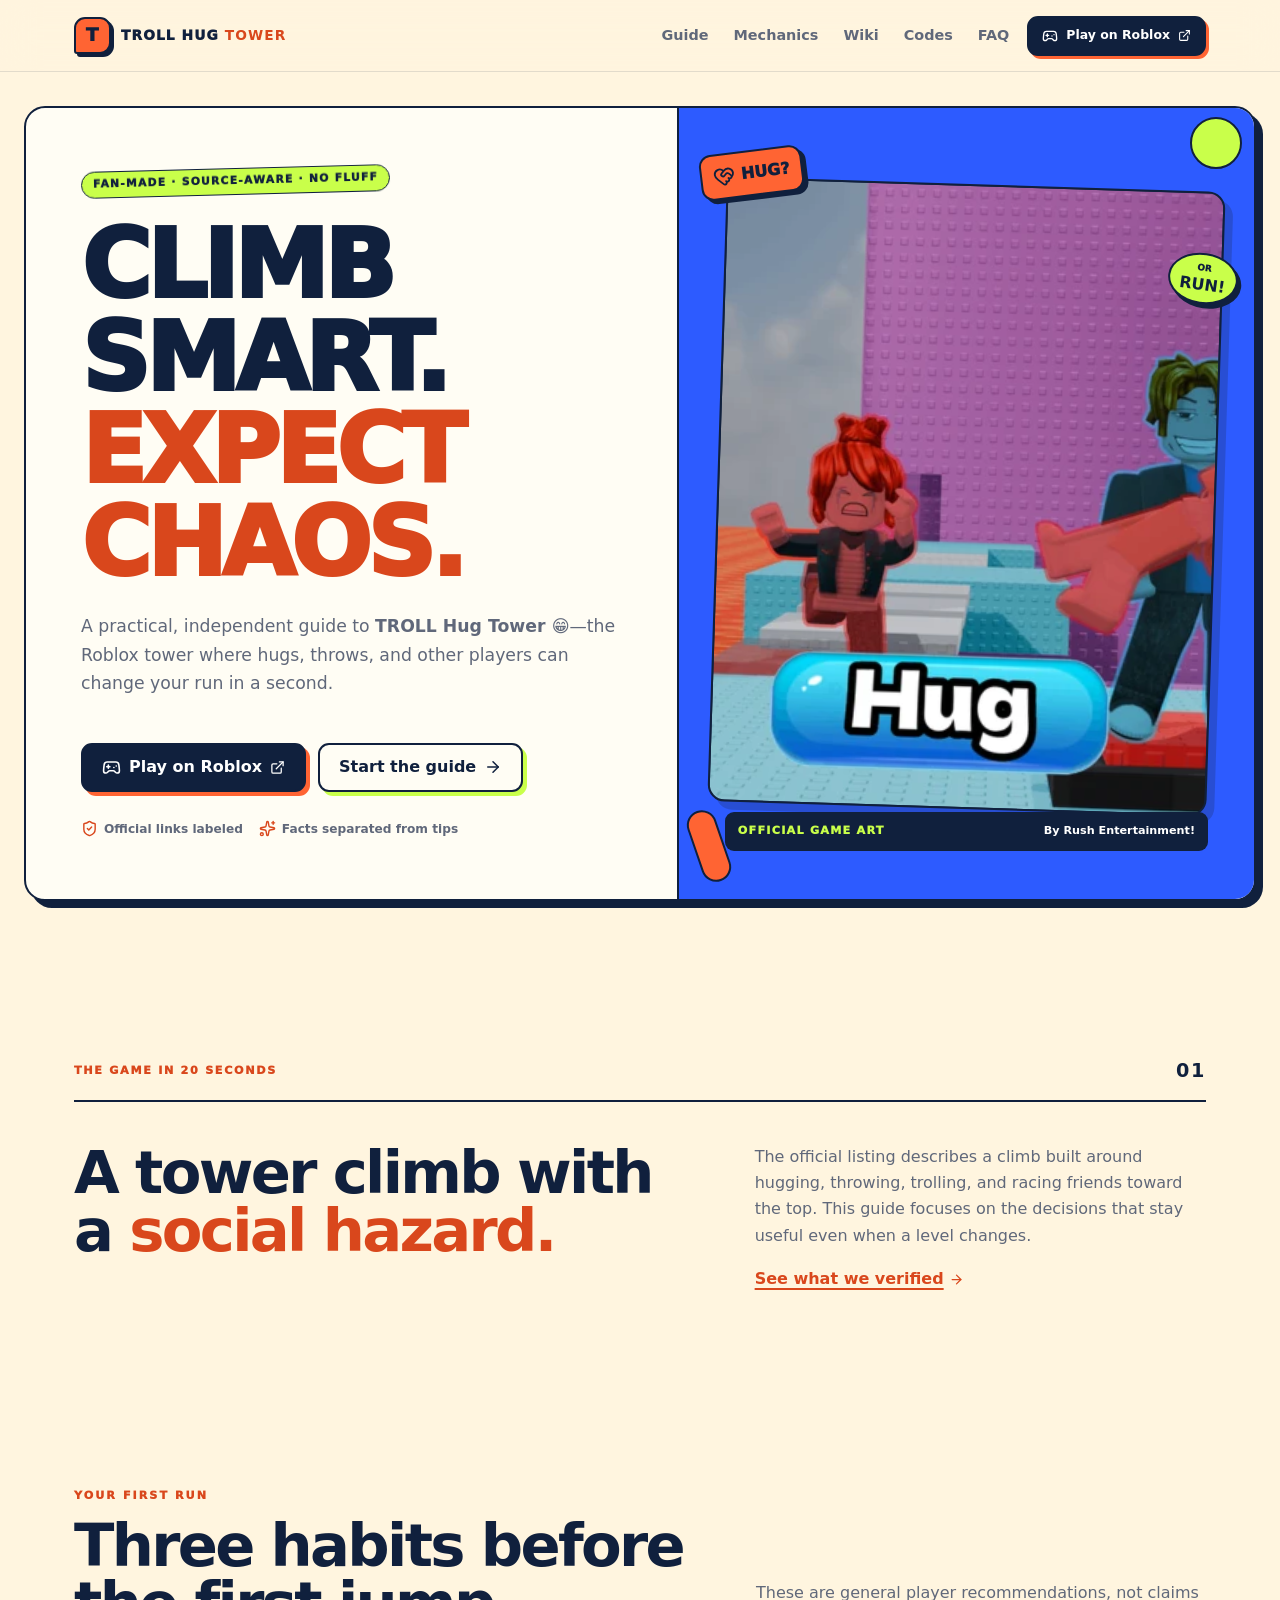
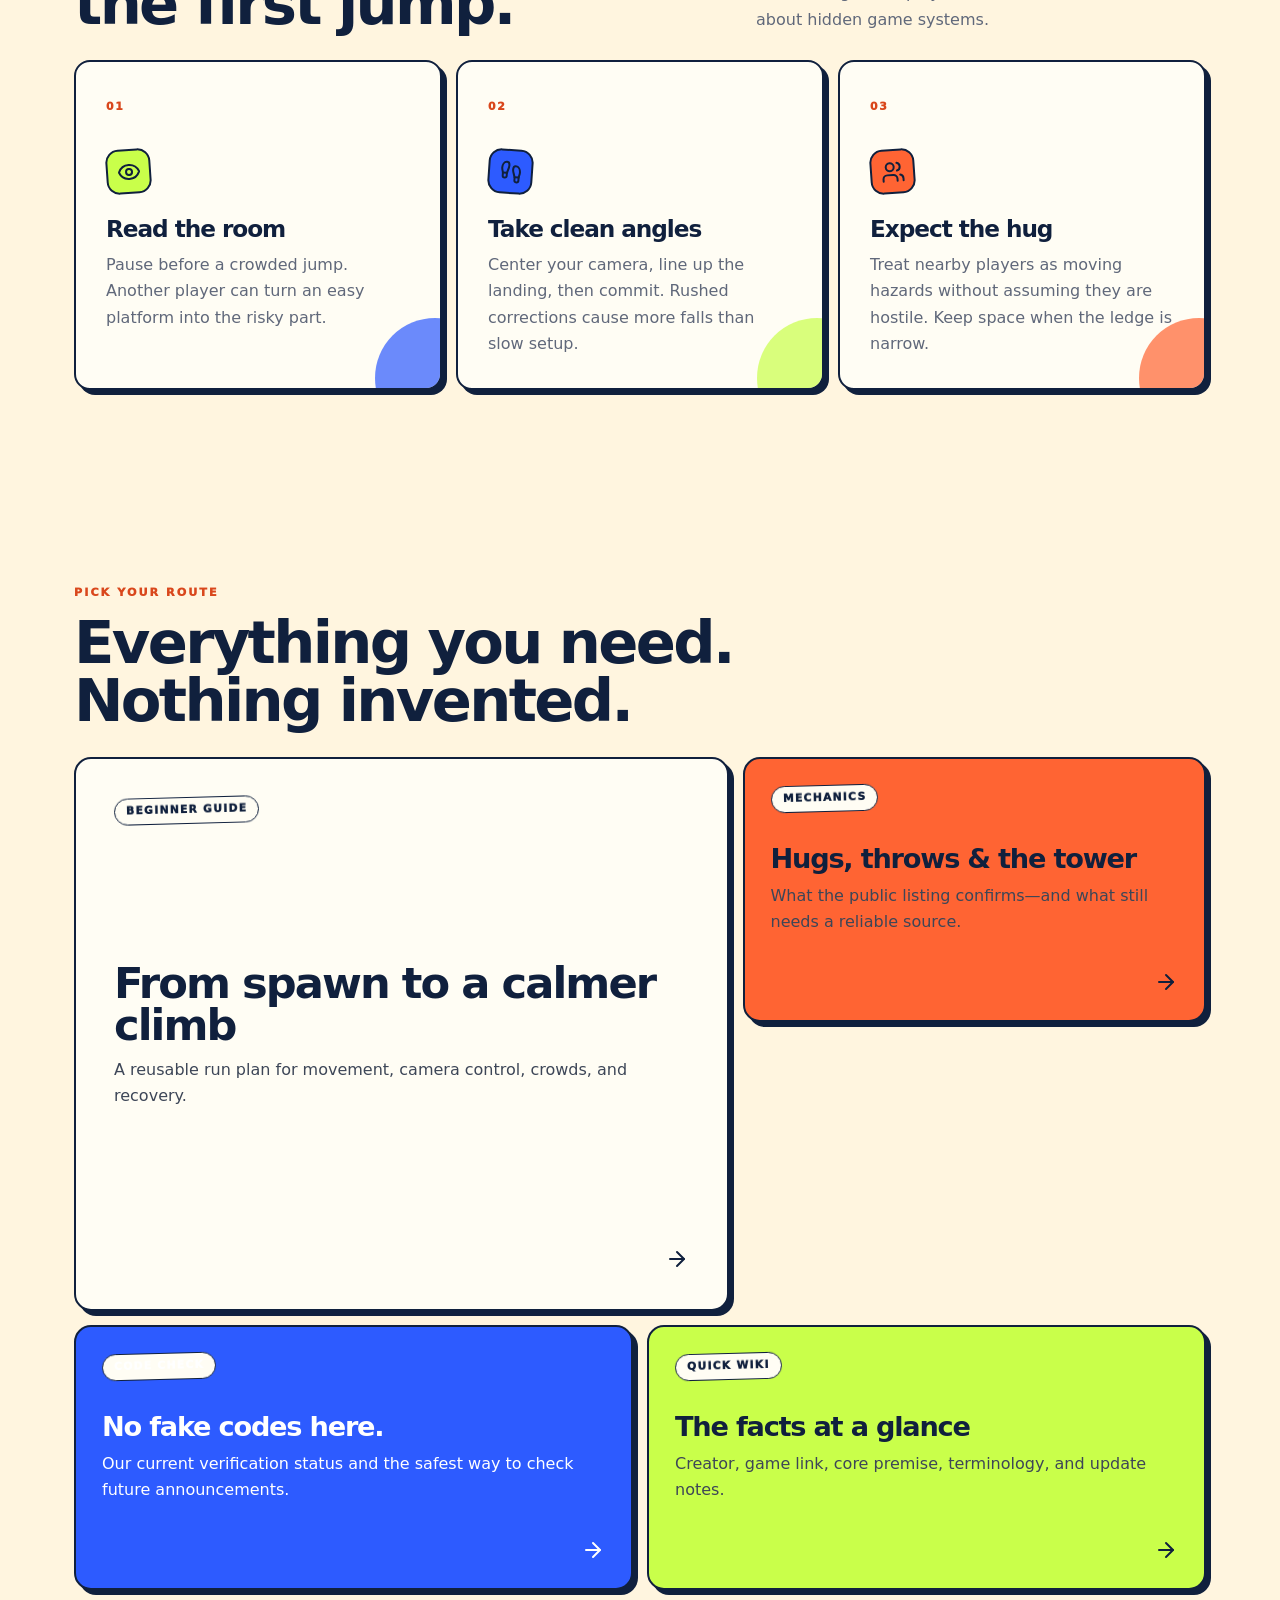
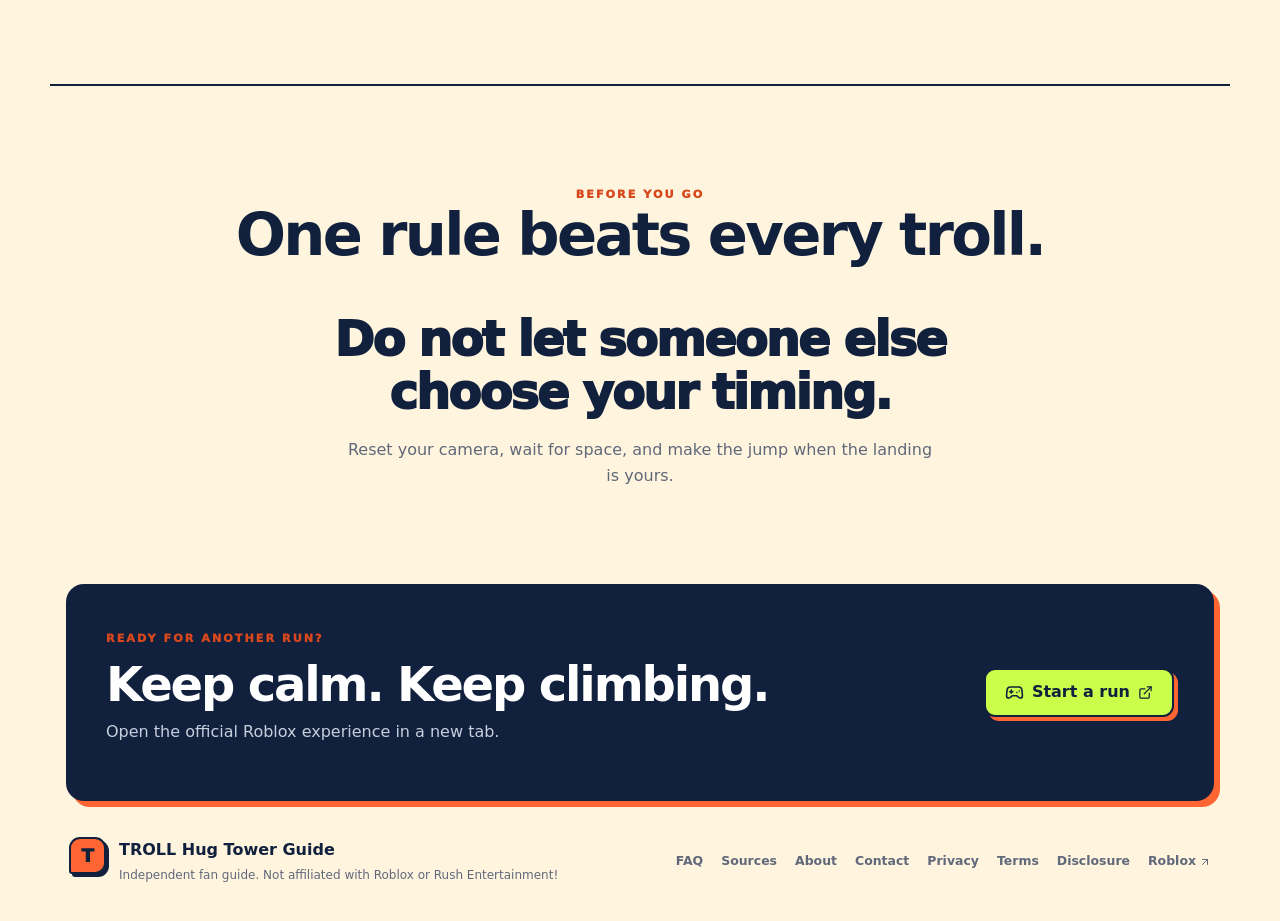
==== index.html @ b9ec16e3 "Deploy TROLL Hug Tower guide" ====
<!DOCTYPE html><html lang="en"><head><meta charSet="utf-8"/><meta name="viewport" content="width=device-width, initial-scale=1"/><link rel="preload" as="image" href="/game/official-thumbnail.webp"/><link rel="stylesheet" href="/_next/static/chunks/0kph47~e-.7jf.css" data-precedence="next"/><link rel="preload" as="script" fetchPriority="low" href="/_next/static/chunks/0tjosc5d5mc5-.js"/><script src="/_next/static/chunks/0037m9gpw..r6.js" async=""></script><script src="/_next/static/chunks/0lb28vs8w.3hs.js" async=""></script><script src="/_next/static/chunks/0f9v5zx4aqx9k.js" async=""></script><script src="/_next/static/chunks/turbopack-0t.p49p1cvdat.js" async=""></script><script src="/_next/static/chunks/05tnz4239b_il.js" async=""></script><script src="/_next/static/chunks/0p1ssqxck89fw.js" async=""></script><script src="/_next/static/chunks/0fy~.v167wqv..js" async=""></script><meta name="theme-color" content="#fff5df"/><meta name="color-scheme" content="light"/><title>TROLL Hug Tower Guide &amp; Wiki</title><meta name="description" content="Climb TROLL Hug Tower with a clear beginner route, practical anti-troll habits, confirmed game facts, and source-aware wiki notes."/><meta name="application-name" content="TROLL Hug Tower Guide"/><link rel="manifest" href="/manifest.webmanifest"/><meta name="robots" content="index, follow"/><link rel="canonical" href="https://trollhugtowerguide.wiki/"/><meta property="og:title" content="TROLL Hug Tower Guide &amp; Wiki"/><meta property="og:description" content="Climb TROLL Hug Tower with a clear beginner route, practical anti-troll habits, confirmed game facts, and source-aware wiki notes."/><meta property="og:url" content="https://trollhugtowerguide.wiki/"/><meta property="og:site_name" content="TROLL Hug Tower Guide"/><meta property="og:image" content="https://trollhugtowerguide.wiki/og.png"/><meta property="og:image:width" content="1731"/><meta property="og:image:height" content="909"/><meta property="og:image:alt" content="TROLL Hug Tower Guide — climb smart, expect chaos"/><meta property="og:type" content="website"/><meta name="twitter:card" content="summary_large_image"/><meta name="twitter:title" content="TROLL Hug Tower Guide &amp; Wiki"/><meta name="twitter:description" content="Climb TROLL Hug Tower with a clear beginner route, practical anti-troll habits, confirmed game facts, and source-aware wiki notes."/><meta name="twitter:image" content="https://trollhugtowerguide.wiki/og.png"/><link rel="shortcut icon" href="/favicon.svg"/><link rel="icon" href="/favicon.svg"/><script src="/_next/static/chunks/03~yq9q893hmn.js" noModule=""></script></head><body><div hidden=""><!--$--><!--/$--></div><a class="skip-link" href="#main">Skip to content</a><header class="site-header"><div class="nav-wrap"><a class="brand" aria-label="TROLL Hug Tower Guide home" href="/"><span class="brand-mark">T</span><span>TROLL HUG <b>TOWER</b></span></a><nav class="nav-links " aria-label="Main navigation"><a class="" href="/how-to-play/">Guide</a><a class="" href="/mechanics/">Mechanics</a><a class="" href="/wiki/">Wiki</a><a class="" href="/codes/">Codes</a><a class="" href="/faq/">FAQ</a><span class="mobile-play"><a class="button " href="https://www.roblox.com/games/77420985071922/TROLL-Hug-Tower" target="_blank" rel="noopener noreferrer"><svg xmlns="http://www.w3.org/2000/svg" width="19" height="19" viewBox="0 0 24 24" fill="none" stroke="currentColor" stroke-width="2" stroke-linecap="round" stroke-linejoin="round" class="lucide lucide-gamepad2 lucide-gamepad-2" aria-hidden="true"><line x1="6" x2="10" y1="11" y2="11"></line><line x1="8" x2="8" y1="9" y2="13"></line><line x1="15" x2="15.01" y1="12" y2="12"></line><line x1="18" x2="18.01" y1="10" y2="10"></line><path d="M17.32 5H6.68a4 4 0 0 0-3.978 3.59c-.006.052-.01.101-.017.152C2.604 9.416 2 14.456 2 16a3 3 0 0 0 3 3c1 0 1.5-.5 2-1l1.414-1.414A2 2 0 0 1 9.828 16h4.344a2 2 0 0 1 1.414.586L17 18c.5.5 1 1 2 1a3 3 0 0 0 3-3c0-1.545-.604-6.584-.685-7.258-.007-.05-.011-.1-.017-.151A4 4 0 0 0 17.32 5z"></path></svg>Play on Roblox<svg xmlns="http://www.w3.org/2000/svg" width="15" height="15" viewBox="0 0 24 24" fill="none" stroke="currentColor" stroke-width="2" stroke-linecap="round" stroke-linejoin="round" class="lucide lucide-external-link" aria-hidden="true"><path d="M15 3h6v6"></path><path d="M10 14 21 3"></path><path d="M18 13v6a2 2 0 0 1-2 2H5a2 2 0 0 1-2-2V8a2 2 0 0 1 2-2h6"></path></svg></a></span></nav><span class="desktop-play"><a class="button button-small" href="https://www.roblox.com/games/77420985071922/TROLL-Hug-Tower" target="_blank" rel="noopener noreferrer"><svg xmlns="http://www.w3.org/2000/svg" width="16" height="16" viewBox="0 0 24 24" fill="none" stroke="currentColor" stroke-width="2" stroke-linecap="round" stroke-linejoin="round" class="lucide lucide-gamepad2 lucide-gamepad-2" aria-hidden="true"><line x1="6" x2="10" y1="11" y2="11"></line><line x1="8" x2="8" y1="9" y2="13"></line><line x1="15" x2="15.01" y1="12" y2="12"></line><line x1="18" x2="18.01" y1="10" y2="10"></line><path d="M17.32 5H6.68a4 4 0 0 0-3.978 3.59c-.006.052-.01.101-.017.152C2.604 9.416 2 14.456 2 16a3 3 0 0 0 3 3c1 0 1.5-.5 2-1l1.414-1.414A2 2 0 0 1 9.828 16h4.344a2 2 0 0 1 1.414.586L17 18c.5.5 1 1 2 1a3 3 0 0 0 3-3c0-1.545-.604-6.584-.685-7.258-.007-.05-.011-.1-.017-.151A4 4 0 0 0 17.32 5z"></path></svg>Play on Roblox<svg xmlns="http://www.w3.org/2000/svg" width="13" height="13" viewBox="0 0 24 24" fill="none" stroke="currentColor" stroke-width="2" stroke-linecap="round" stroke-linejoin="round" class="lucide lucide-external-link" aria-hidden="true"><path d="M15 3h6v6"></path><path d="M10 14 21 3"></path><path d="M18 13v6a2 2 0 0 1-2 2H5a2 2 0 0 1-2-2V8a2 2 0 0 1 2-2h6"></path></svg></a></span><button class="menu-button" type="button" aria-expanded="false" aria-label="Open navigation"><svg xmlns="http://www.w3.org/2000/svg" width="24" height="24" viewBox="0 0 24 24" fill="none" stroke="currentColor" stroke-width="2" stroke-linecap="round" stroke-linejoin="round" class="lucide lucide-menu" aria-hidden="true"><path d="M4 12h16"></path><path d="M4 18h16"></path><path d="M4 6h16"></path></svg></button></div></header><main id="main"><section class="hero-shell"><div class="hero-grid"><div class="hero-copy"><span class="sticker">FAN-MADE · SOURCE-AWARE · NO FLUFF</span><h1>CLIMB SMART.<br/><em>EXPECT CHAOS.</em></h1><p>A practical, independent guide to <b>TROLL Hug Tower 😁</b>—the Roblox tower where hugs, throws, and other players can change your run in a second.</p><div class="hero-actions"><a class="button " href="https://www.roblox.com/games/77420985071922/TROLL-Hug-Tower" target="_blank" rel="noopener noreferrer"><svg xmlns="http://www.w3.org/2000/svg" width="19" height="19" viewBox="0 0 24 24" fill="none" stroke="currentColor" stroke-width="2" stroke-linecap="round" stroke-linejoin="round" class="lucide lucide-gamepad2 lucide-gamepad-2" aria-hidden="true"><line x1="6" x2="10" y1="11" y2="11"></line><line x1="8" x2="8" y1="9" y2="13"></line><line x1="15" x2="15.01" y1="12" y2="12"></line><line x1="18" x2="18.01" y1="10" y2="10"></line><path d="M17.32 5H6.68a4 4 0 0 0-3.978 3.59c-.006.052-.01.101-.017.152C2.604 9.416 2 14.456 2 16a3 3 0 0 0 3 3c1 0 1.5-.5 2-1l1.414-1.414A2 2 0 0 1 9.828 16h4.344a2 2 0 0 1 1.414.586L17 18c.5.5 1 1 2 1a3 3 0 0 0 3-3c0-1.545-.604-6.584-.685-7.258-.007-.05-.011-.1-.017-.151A4 4 0 0 0 17.32 5z"></path></svg>Play on Roblox<svg xmlns="http://www.w3.org/2000/svg" width="15" height="15" viewBox="0 0 24 24" fill="none" stroke="currentColor" stroke-width="2" stroke-linecap="round" stroke-linejoin="round" class="lucide lucide-external-link" aria-hidden="true"><path d="M15 3h6v6"></path><path d="M10 14 21 3"></path><path d="M18 13v6a2 2 0 0 1-2 2H5a2 2 0 0 1-2-2V8a2 2 0 0 1 2-2h6"></path></svg></a><a class="button button-secondary" href="/how-to-play/">Start the guide <svg xmlns="http://www.w3.org/2000/svg" width="18" height="18" viewBox="0 0 24 24" fill="none" stroke="currentColor" stroke-width="2" stroke-linecap="round" stroke-linejoin="round" class="lucide lucide-arrow-right" aria-hidden="true"><path d="M5 12h14"></path><path d="m12 5 7 7-7 7"></path></svg></a></div><div class="trust-row"><span><svg xmlns="http://www.w3.org/2000/svg" width="17" height="17" viewBox="0 0 24 24" fill="none" stroke="currentColor" stroke-width="2" stroke-linecap="round" stroke-linejoin="round" class="lucide lucide-shield-check" aria-hidden="true"><path d="M20 13c0 5-3.5 7.5-7.66 8.95a1 1 0 0 1-.67-.01C7.5 20.5 4 18 4 13V6a1 1 0 0 1 1-1c2 0 4.5-1.2 6.24-2.72a1.17 1.17 0 0 1 1.52 0C14.51 3.81 17 5 19 5a1 1 0 0 1 1 1z"></path><path d="m9 12 2 2 4-4"></path></svg> Official links labeled</span><span><svg xmlns="http://www.w3.org/2000/svg" width="17" height="17" viewBox="0 0 24 24" fill="none" stroke="currentColor" stroke-width="2" stroke-linecap="round" stroke-linejoin="round" class="lucide lucide-sparkles" aria-hidden="true"><path d="M11.017 2.814a1 1 0 0 1 1.966 0l1.051 5.558a2 2 0 0 0 1.594 1.594l5.558 1.051a1 1 0 0 1 0 1.966l-5.558 1.051a2 2 0 0 0-1.594 1.594l-1.051 5.558a1 1 0 0 1-1.966 0l-1.051-5.558a2 2 0 0 0-1.594-1.594l-5.558-1.051a1 1 0 0 1 0-1.966l5.558-1.051a2 2 0 0 0 1.594-1.594z"></path><path d="M20 2v4"></path><path d="M22 4h-4"></path><circle cx="4" cy="20" r="2"></circle></svg> Facts separated from tips</span></div></div><div class="hero-art" aria-label="Official TROLL Hug Tower game artwork"><div class="art-frame"><img alt="Official TROLL Hug Tower thumbnail showing Roblox characters on a colorful tower" decoding="async" data-nimg="fill" style="position:absolute;height:100%;width:100%;left:0;top:0;right:0;bottom:0;color:transparent" src="/game/official-thumbnail.webp"/></div><div class="art-label"><span>OFFICIAL GAME ART</span><b>By <!-- -->Rush Entertainment!</b></div><div class="float-card float-one"><svg xmlns="http://www.w3.org/2000/svg" width="22" height="22" viewBox="0 0 24 24" fill="none" stroke="currentColor" stroke-width="2" stroke-linecap="round" stroke-linejoin="round" class="lucide lucide-heart-handshake" aria-hidden="true"><path d="M19.414 14.414C21 12.828 22 11.5 22 9.5a5.5 5.5 0 0 0-9.591-3.676.6.6 0 0 1-.818.001A5.5 5.5 0 0 0 2 9.5c0 2.3 1.5 4 3 5.5l5.535 5.362a2 2 0 0 0 2.879.052 2.12 2.12 0 0 0-.004-3 2.124 2.124 0 1 0 3-3 2.124 2.124 0 0 0 3.004 0 2 2 0 0 0 0-2.828l-1.881-1.882a2.41 2.41 0 0 0-3.409 0l-1.71 1.71a2 2 0 0 1-2.828 0 2 2 0 0 1 0-2.828l2.823-2.762"></path></svg><span>HUG?</span></div><div class="float-card float-two"><span>OR</span><b>RUN!</b></div></div></div></section><section class="section intro-strip"><div class="section-kicker"><span>THE GAME IN 20 SECONDS</span><b>01</b></div><div class="intro-grid"><h2>A tower climb with a <em>social hazard.</em></h2><div><p>The official listing describes a climb built around hugging, throwing, trolling, and racing friends toward the top. This guide focuses on the decisions that stay useful even when a level changes.</p><a class="text-link" href="/sources/">See what we verified <svg xmlns="http://www.w3.org/2000/svg" width="15" height="15" viewBox="0 0 24 24" fill="none" stroke="currentColor" stroke-width="2" stroke-linecap="round" stroke-linejoin="round" class="lucide lucide-arrow-right" aria-hidden="true"><path d="M5 12h14"></path><path d="m12 5 7 7-7 7"></path></svg></a></div></div></section><section class="section climb-section"><div class="section-heading"><div><span class="eyebrow">YOUR FIRST RUN</span><h2>Three habits before the first jump.</h2></div><p>These are general player recommendations, not claims about hidden game systems.</p></div><div class="step-grid"><article class="step-card step-1"><span class="step-number">01</span><div class="step-icon"><svg xmlns="http://www.w3.org/2000/svg" width="24" height="24" viewBox="0 0 24 24" fill="none" stroke="currentColor" stroke-width="2" stroke-linecap="round" stroke-linejoin="round" class="lucide lucide-eye" aria-hidden="true"><path d="M2.062 12.348a1 1 0 0 1 0-.696 10.75 10.75 0 0 1 19.876 0 1 1 0 0 1 0 .696 10.75 10.75 0 0 1-19.876 0"></path><circle cx="12" cy="12" r="3"></circle></svg></div><h3>Read the room</h3><p>Pause before a crowded jump. Another player can turn an easy platform into the risky part.</p></article><article class="step-card step-2"><span class="step-number">02</span><div class="step-icon"><svg xmlns="http://www.w3.org/2000/svg" width="24" height="24" viewBox="0 0 24 24" fill="none" stroke="currentColor" stroke-width="2" stroke-linecap="round" stroke-linejoin="round" class="lucide lucide-footprints" aria-hidden="true"><path d="M4 16v-2.38C4 11.5 2.97 10.5 3 8c.03-2.72 1.49-6 4.5-6C9.37 2 10 3.8 10 5.5c0 3.11-2 5.66-2 8.68V16a2 2 0 1 1-4 0Z"></path><path d="M20 20v-2.38c0-2.12 1.03-3.12 1-5.62-.03-2.72-1.49-6-4.5-6C14.63 6 14 7.8 14 9.5c0 3.11 2 5.66 2 8.68V20a2 2 0 1 0 4 0Z"></path><path d="M16 17h4"></path><path d="M4 13h4"></path></svg></div><h3>Take clean angles</h3><p>Center your camera, line up the landing, then commit. Rushed corrections cause more falls than slow setup.</p></article><article class="step-card step-3"><span class="step-number">03</span><div class="step-icon"><svg xmlns="http://www.w3.org/2000/svg" width="24" height="24" viewBox="0 0 24 24" fill="none" stroke="currentColor" stroke-width="2" stroke-linecap="round" stroke-linejoin="round" class="lucide lucide-users" aria-hidden="true"><path d="M16 21v-2a4 4 0 0 0-4-4H6a4 4 0 0 0-4 4v2"></path><path d="M16 3.128a4 4 0 0 1 0 7.744"></path><path d="M22 21v-2a4 4 0 0 0-3-3.87"></path><circle cx="9" cy="7" r="4"></circle></svg></div><h3>Expect the hug</h3><p>Treat nearby players as moving hazards without assuming they are hostile. Keep space when the ledge is narrow.</p></article></div></section><section class="section bento-section"><div class="section-heading"><div><span class="eyebrow">PICK YOUR ROUTE</span><h2>Everything you need. Nothing invented.</h2></div></div><div class="bento"><a class="bento-card bento-main" href="/how-to-play/"><span class="tag">BEGINNER GUIDE</span><div><h3>From spawn to a calmer climb</h3><p>A reusable run plan for movement, camera control, crowds, and recovery.</p></div><svg xmlns="http://www.w3.org/2000/svg" width="24" height="24" viewBox="0 0 24 24" fill="none" stroke="currentColor" stroke-width="2" stroke-linecap="round" stroke-linejoin="round" class="lucide lucide-arrow-right" aria-hidden="true"><path d="M5 12h14"></path><path d="m12 5 7 7-7 7"></path></svg></a><a class="bento-card bento-orange" href="/mechanics/"><span class="tag">MECHANICS</span><div><h3>Hugs, throws &amp; the tower</h3><p>What the public listing confirms—and what still needs a reliable source.</p></div><svg xmlns="http://www.w3.org/2000/svg" width="24" height="24" viewBox="0 0 24 24" fill="none" stroke="currentColor" stroke-width="2" stroke-linecap="round" stroke-linejoin="round" class="lucide lucide-arrow-right" aria-hidden="true"><path d="M5 12h14"></path><path d="m12 5 7 7-7 7"></path></svg></a><a class="bento-card bento-blue" href="/codes/"><span class="tag">CODE CHECK</span><div><h3>No fake codes here.</h3><p>Our current verification status and the safest way to check future announcements.</p></div><svg xmlns="http://www.w3.org/2000/svg" width="24" height="24" viewBox="0 0 24 24" fill="none" stroke="currentColor" stroke-width="2" stroke-linecap="round" stroke-linejoin="round" class="lucide lucide-arrow-right" aria-hidden="true"><path d="M5 12h14"></path><path d="m12 5 7 7-7 7"></path></svg></a><a class="bento-card bento-lime" href="/wiki/"><span class="tag">QUICK WIKI</span><div><h3>The facts at a glance</h3><p>Creator, game link, core premise, terminology, and update notes.</p></div><svg xmlns="http://www.w3.org/2000/svg" width="24" height="24" viewBox="0 0 24 24" fill="none" stroke="currentColor" stroke-width="2" stroke-linecap="round" stroke-linejoin="round" class="lucide lucide-arrow-right" aria-hidden="true"><path d="M5 12h14"></path><path d="m12 5 7 7-7 7"></path></svg></a></div></section><section class="section last-check"><div><span class="eyebrow">BEFORE YOU GO</span><h2>One rule beats every troll.</h2></div><blockquote>Do not let someone else choose your timing.</blockquote><p>Reset your camera, wait for space, and make the jump when the landing is yours.</p></section><!--$--><!--/$--></main><footer class="site-footer"><div class="footer-cta"><div><span class="eyebrow">READY FOR ANOTHER RUN?</span><h2>Keep calm. Keep climbing.</h2><p>Open the official Roblox experience in a new tab.</p></div><a class="button " href="https://www.roblox.com/games/77420985071922/TROLL-Hug-Tower" target="_blank" rel="noopener noreferrer"><svg xmlns="http://www.w3.org/2000/svg" width="19" height="19" viewBox="0 0 24 24" fill="none" stroke="currentColor" stroke-width="2" stroke-linecap="round" stroke-linejoin="round" class="lucide lucide-gamepad2 lucide-gamepad-2" aria-hidden="true"><line x1="6" x2="10" y1="11" y2="11"></line><line x1="8" x2="8" y1="9" y2="13"></line><line x1="15" x2="15.01" y1="12" y2="12"></line><line x1="18" x2="18.01" y1="10" y2="10"></line><path d="M17.32 5H6.68a4 4 0 0 0-3.978 3.59c-.006.052-.01.101-.017.152C2.604 9.416 2 14.456 2 16a3 3 0 0 0 3 3c1 0 1.5-.5 2-1l1.414-1.414A2 2 0 0 1 9.828 16h4.344a2 2 0 0 1 1.414.586L17 18c.5.5 1 1 2 1a3 3 0 0 0 3-3c0-1.545-.604-6.584-.685-7.258-.007-.05-.011-.1-.017-.151A4 4 0 0 0 17.32 5z"></path></svg>Start a run<svg xmlns="http://www.w3.org/2000/svg" width="15" height="15" viewBox="0 0 24 24" fill="none" stroke="currentColor" stroke-width="2" stroke-linecap="round" stroke-linejoin="round" class="lucide lucide-external-link" aria-hidden="true"><path d="M15 3h6v6"></path><path d="M10 14 21 3"></path><path d="M18 13v6a2 2 0 0 1-2 2H5a2 2 0 0 1-2-2V8a2 2 0 0 1 2-2h6"></path></svg></a></div><div class="footer-row"><div class="footer-brand"><span class="brand-mark">T</span><div><b>TROLL Hug Tower Guide</b><p>Independent fan guide. Not affiliated with Roblox or Rush Entertainment!</p></div></div><nav aria-label="Footer navigation"><a href="/faq/">FAQ</a><a href="/sources/">Sources</a><a href="/about/">About</a><a href="/contact/">Contact</a><a href="/privacy/">Privacy</a><a href="/terms/">Terms</a><a href="/disclosure/">Disclosure</a><a href="https://www.roblox.com" target="_blank" rel="noopener noreferrer">Roblox <svg xmlns="http://www.w3.org/2000/svg" width="12" height="12" viewBox="0 0 24 24" fill="none" stroke="currentColor" stroke-width="2" stroke-linecap="round" stroke-linejoin="round" class="lucide lucide-arrow-up-right" aria-hidden="true"><path d="M7 7h10v10"></path><path d="M7 17 17 7"></path></svg></a></nav></div></footer><script type="application/ld+json">{"@context":"https://schema.org","@graph":[{"@type":"WebSite","name":"TROLL Hug Tower Guide","url":"https://trollhugtowerguide.wiki","description":"Independent player guide and wiki for TROLL Hug Tower on Roblox.","inLanguage":"en","isAccessibleForFree":true},{"@type":"VideoGame","name":"TROLL Hug Tower 😁","url":"https://www.roblox.com/games/77420985071922/TROLL-Hug-Tower","gamePlatform":"Roblox","author":{"@type":"Organization","name":"Rush Entertainment!","url":"https://www.roblox.com/communities/35998478/Rush-Entertainment"}}]}</script><script src="/_next/static/chunks/0tjosc5d5mc5-.js" id="_R_" async=""></script><script>(self.__next_f=self.__next_f||[]).push([0])</script><script>self.__next_f.push([1,"1:\"$Sreact.fragment\"\n2:I[48563,[\"/_next/static/chunks/05tnz4239b_il.js\",\"/_next/static/chunks/0p1ssqxck89fw.js\"],\"SiteHeader\"]\n3:I[14975,[\"/_next/static/chunks/05tnz4239b_il.js\",\"/_next/static/chunks/0p1ssqxck89fw.js\"],\"default\"]\n4:I[77200,[\"/_next/static/chunks/05tnz4239b_il.js\",\"/_next/static/chunks/0p1ssqxck89fw.js\"],\"default\"]\n5:I[81004,[\"/_next/static/chunks/05tnz4239b_il.js\",\"/_next/static/chunks/0p1ssqxck89fw.js\",\"/_next/static/chunks/0fy~.v167wqv..js\"],\"\"]\nb:I[28674,[\"/_next/static/chunks/05tnz4239b_il.js\",\"/_next/static/chunks/0p1ssqxck89fw.js\"],\"default\",1]\n:HL[\"/_next/static/chunks/0kph47~e-.7jf.css\",\"style\"]\n"])</script><script>self.__next_f.push([1,"0:{\"P\":null,\"c\":[\"\",\"\"],\"q\":\"\",\"i\":false,\"f\":[[[\"\",{\"children\":[\"__PAGE__\",{}]},\"$undefined\",\"$undefined\",16],[[\"$\",\"$1\",\"c\",{\"children\":[[[\"$\",\"link\",\"0\",{\"rel\":\"stylesheet\",\"href\":\"/_next/static/chunks/0kph47~e-.7jf.css\",\"precedence\":\"next\",\"crossOrigin\":\"$undefined\",\"nonce\":\"$undefined\"}],[\"$\",\"script\",\"script-0\",{\"src\":\"/_next/static/chunks/05tnz4239b_il.js\",\"async\":true,\"nonce\":\"$undefined\"}],[\"$\",\"script\",\"script-1\",{\"src\":\"/_next/static/chunks/0p1ssqxck89fw.js\",\"async\":true,\"nonce\":\"$undefined\"}]],[\"$\",\"html\",null,{\"lang\":\"en\",\"children\":[\"$\",\"body\",null,{\"children\":[[\"$\",\"a\",null,{\"className\":\"skip-link\",\"href\":\"#main\",\"children\":\"Skip to content\"}],[\"$\",\"$L2\",null,{}],[\"$\",\"main\",null,{\"id\":\"main\",\"children\":[\"$\",\"$L3\",null,{\"parallelRouterKey\":\"children\",\"error\":\"$undefined\",\"errorStyles\":\"$undefined\",\"errorScripts\":\"$undefined\",\"template\":[\"$\",\"$L4\",null,{}],\"templateStyles\":\"$undefined\",\"templateScripts\":\"$undefined\",\"notFound\":[[\"$\",\"section\",null,{\"className\":\"empty-page\",\"children\":[[\"$\",\"span\",null,{\"className\":\"sticker\",\"children\":\"404 · MISSED THE PLATFORM\"}],[\"$\",\"h1\",null,{\"children\":\"Back to the checkpoint.\"}],[\"$\",\"p\",null,{\"children\":\"This page is not part of the tower. Return home and choose another route.\"}],[\"$\",\"$L5\",null,{\"className\":\"button\",\"href\":\"/\",\"children\":[[\"$\",\"svg\",null,{\"ref\":\"$undefined\",\"xmlns\":\"http://www.w3.org/2000/svg\",\"width\":18,\"height\":18,\"viewBox\":\"0 0 24 24\",\"fill\":\"none\",\"stroke\":\"currentColor\",\"strokeWidth\":2,\"strokeLinecap\":\"round\",\"strokeLinejoin\":\"round\",\"className\":\"lucide lucide-arrow-left\",\"aria-hidden\":\"true\",\"children\":[[\"$\",\"path\",\"1l729n\",{\"d\":\"m12 19-7-7 7-7\"}],[\"$\",\"path\",\"x3x0zl\",{\"d\":\"M19 12H5\"}],\"$undefined\"]}],\" Back home\"]}]]}],[]],\"forbidden\":\"$undefined\",\"unauthorized\":\"$undefined\"}]}],[\"$\",\"footer\",null,{\"className\":\"site-footer\",\"children\":[[\"$\",\"div\",null,{\"className\":\"footer-cta\",\"children\":[[\"$\",\"div\",null,{\"children\":[[\"$\",\"span\",null,{\"className\":\"eyebrow\",\"children\":\"READY FOR ANOTHER RUN?\"}],[\"$\",\"h2\",null,{\"children\":\"Keep calm. Keep climbing.\"}],[\"$\",\"p\",null,{\"children\":\"Open the official Roblox experience in a new tab.\"}]]}],[\"$\",\"a\",null,{\"className\":\"button \",\"href\":\"https://www.roblox.com/games/77420985071922/TROLL-Hug-Tower\",\"target\":\"_blank\",\"rel\":\"noopener noreferrer\",\"children\":[[\"$\",\"svg\",null,{\"ref\":\"$undefined\",\"xmlns\":\"http://www.w3.org/2000/svg\",\"width\":19,\"height\":19,\"viewBox\":\"0 0 24 24\",\"fill\":\"none\",\"stroke\":\"currentColor\",\"strokeWidth\":2,\"strokeLinecap\":\"round\",\"strokeLinejoin\":\"round\",\"className\":\"lucide lucide-gamepad2 lucide-gamepad-2\",\"aria-hidden\":\"true\",\"children\":[[\"$\",\"line\",\"1gktln\",{\"x1\":\"6\",\"x2\":\"10\",\"y1\":\"11\",\"y2\":\"11\"}],[\"$\",\"line\",\"qnk9ow\",{\"x1\":\"8\",\"x2\":\"8\",\"y1\":\"9\",\"y2\":\"13\"}],[\"$\",\"line\",\"krot7o\",{\"x1\":\"15\",\"x2\":\"15.01\",\"y1\":\"12\",\"y2\":\"12\"}],[\"$\",\"line\",\"1lcuu1\",{\"x1\":\"18\",\"x2\":\"18.01\",\"y1\":\"10\",\"y2\":\"10\"}],[\"$\",\"path\",\"mfqc10\",{\"d\":\"M17.32 5H6.68a4 4 0 0 0-3.978 3.59c-.006.052-.01.101-.017.152C2.604 9.416 2 14.456 2 16a3 3 0 0 0 3 3c1 0 1.5-.5 2-1l1.414-1.414A2 2 0 0 1 9.828 16h4.344a2 2 0 0 1 1.414.586L17 18c.5.5 1 1 2 1a3 3 0 0 0 3-3c0-1.545-.604-6.584-.685-7.258-.007-.05-.011-.1-.017-.151A4 4 0 0 0 17.32 5z\"}],\"$undefined\"]}],\"Start a run\",[\"$\",\"svg\",null,{\"ref\":\"$undefined\",\"xmlns\":\"http://www.w3.org/2000/svg\",\"width\":15,\"height\":15,\"viewBox\":\"0 0 24 24\",\"fill\":\"none\",\"stroke\":\"currentColor\",\"strokeWidth\":2,\"strokeLinecap\":\"round\",\"strokeLinejoin\":\"round\",\"className\":\"lucide lucide-external-link\",\"aria-hidden\":\"true\",\"children\":[[\"$\",\"path\",\"1q9fwt\",{\"d\":\"M15 3h6v6\"}],[\"$\",\"path\",\"gplh6r\",{\"d\":\"M10 14 21 3\"}],[\"$\",\"path\",\"a6xqqp\",{\"d\":\"M18 13v6a2 2 0 0 1-2 2H5a2 2 0 0 1-2-2V8a2 2 0 0 1 2-2h6\"}],\"$undefined\"]}]]}]]}],[\"$\",\"div\",null,{\"className\":\"footer-row\",\"children\":[[\"$\",\"div\",null,{\"className\":\"footer-brand\",\"children\":[[\"$\",\"span\",null,{\"className\":\"brand-mark\",\"children\":\"T\"}],[\"$\",\"div\",null,{\"children\":[[\"$\",\"b\",null,{\"children\":\"TROLL Hug Tower Guide\"}],[\"$\",\"p\",null,{\"children\":\"Independent fan guide. Not affiliated with Roblox or Rush Entertainment!\"}]]}]]}],[\"$\",\"nav\",null,{\"aria-label\":\"Footer navigation\",\"children\":[[[\"$\",\"$L5\",\"/faq\",{\"href\":\"/faq\",\"children\":\"FAQ\"}],[\"$\",\"$L5\",\"/sources\",{\"href\":\"/sources\",\"children\":\"Sources\"}],[\"$\",\"$L5\",\"/about\",{\"href\":\"/about\",\"children\":\"About\"}],[\"$\",\"$L5\",\"/contact\",{\"href\":\"/contact\",\"children\":\"Contact\"}],[\"$\",\"$L5\",\"/privacy\",{\"href\":\"/privacy\",\"children\":\"Privacy\"}],[\"$\",\"$L5\",\"/terms\",{\"href\":\"/terms\",\"children\":\"Terms\"}],[\"$\",\"$L5\",\"/disclosure\",{\"href\":\"/disclosure\",\"children\":\"Disclosure\"}]],[\"$\",\"a\",null,{\"href\":\"https://www.roblox.com\",\"target\":\"_blank\",\"rel\":\"noopener noreferrer\",\"children\":[\"Roblox \",[\"$\",\"svg\",null,{\"ref\":\"$undefined\",\"xmlns\":\"http://www.w3.org/2000/svg\",\"width\":12,\"height\":12,\"viewBox\":\"0 0 24 24\",\"fill\":\"none\",\"stroke\":\"currentColor\",\"strokeWidth\":2,\"strokeLinecap\":\"round\",\"strokeLinejoin\":\"round\",\"className\":\"lucide lucide-arrow-up-right\",\"aria-hidden\":\"true\",\"children\":[\"$L6\",\"$L7\",\"$undefined\"]}]]}]]}]]}]]}],\"$L8\"]}]}]]}],{\"children\":[\"$L9\",{},null,false,null]},null,false,null],\"$La\",false]],\"m\":\"$undefined\",\"G\":[\"$b\",[\"$Lc\"]],\"S\":true,\"h\":null,\"s\":\"$undefined\",\"l\":\"$undefined\",\"p\":\"$undefined\",\"d\":\"$undefined\",\"b\":\"alORFlDnJy-calxNZ7yRD\"}\n"])</script><script>self.__next_f.push([1,"d:I[99835,[\"/_next/static/chunks/05tnz4239b_il.js\",\"/_next/static/chunks/0p1ssqxck89fw.js\",\"/_next/static/chunks/0fy~.v167wqv..js\"],\"Image\"]\n17:I[92446,[\"/_next/static/chunks/05tnz4239b_il.js\",\"/_next/static/chunks/0p1ssqxck89fw.js\"],\"ViewportBoundary\"]\n19:I[92446,[\"/_next/static/chunks/05tnz4239b_il.js\",\"/_next/static/chunks/0p1ssqxck89fw.js\"],\"MetadataBoundary\"]\n1a:\"$Sreact.suspense\"\n6:[\"$\",\"path\",\"1tivn9\",{\"d\":\"M7 7h10v10\"}]\n7:[\"$\",\"path\",\"1vkiza\",{\"d\":\"M7 17 17 7\"}]\n8:[\"$\",\"script\",null,{\"type\":\"application/ld+json\",\"dangerouslySetInnerHTML\":{\"__html\":\"{\\\"@context\\\":\\\"https://schema.org\\\",\\\"@graph\\\":[{\\\"@type\\\":\\\"WebSite\\\",\\\"name\\\":\\\"TROLL Hug Tower Guide\\\",\\\"url\\\":\\\"https://trollhugtowerguide.wiki\\\",\\\"description\\\":\\\"Independent player guide and wiki for TROLL Hug Tower on Roblox.\\\",\\\"inLanguage\\\":\\\"en\\\",\\\"isAccessibleForFree\\\":true},{\\\"@type\\\":\\\"VideoGame\\\",\\\"name\\\":\\\"TROLL Hug Tower 😁\\\",\\\"url\\\":\\\"https://www.roblox.com/games/77420985071922/TROLL-Hug-Tower\\\",\\\"gamePlatform\\\":\\\"Roblox\\\",\\\"author\\\":{\\\"@type\\\":\\\"Organization\\\",\\\"name\\\":\\\"Rush Entertainment!\\\",\\\"url\\\":\\\"https://www.roblox.com/communities/35998478/Rush-Entertainment\\\"}}]}\"}}]\n"])</script><script>self.__next_f.push([1,"9:[\"$\",\"$1\",\"c\",{\"children\":[[[\"$\",\"section\",null,{\"className\":\"hero-shell\",\"children\":[\"$\",\"div\",null,{\"className\":\"hero-grid\",\"children\":[[\"$\",\"div\",null,{\"className\":\"hero-copy\",\"children\":[[\"$\",\"span\",null,{\"className\":\"sticker\",\"children\":\"FAN-MADE · SOURCE-AWARE · NO FLUFF\"}],[\"$\",\"h1\",null,{\"children\":[\"CLIMB SMART.\",[\"$\",\"br\",null,{}],[\"$\",\"em\",null,{\"children\":\"EXPECT CHAOS.\"}]]}],[\"$\",\"p\",null,{\"children\":[\"A practical, independent guide to \",[\"$\",\"b\",null,{\"children\":\"TROLL Hug Tower 😁\"}],\"—the Roblox tower where hugs, throws, and other players can change your run in a second.\"]}],[\"$\",\"div\",null,{\"className\":\"hero-actions\",\"children\":[[\"$\",\"a\",null,{\"className\":\"button \",\"href\":\"https://www.roblox.com/games/77420985071922/TROLL-Hug-Tower\",\"target\":\"_blank\",\"rel\":\"noopener noreferrer\",\"children\":[[\"$\",\"svg\",null,{\"ref\":\"$undefined\",\"xmlns\":\"http://www.w3.org/2000/svg\",\"width\":19,\"height\":19,\"viewBox\":\"0 0 24 24\",\"fill\":\"none\",\"stroke\":\"currentColor\",\"strokeWidth\":2,\"strokeLinecap\":\"round\",\"strokeLinejoin\":\"round\",\"className\":\"lucide lucide-gamepad2 lucide-gamepad-2\",\"aria-hidden\":\"true\",\"children\":[[\"$\",\"line\",\"1gktln\",{\"x1\":\"6\",\"x2\":\"10\",\"y1\":\"11\",\"y2\":\"11\"}],[\"$\",\"line\",\"qnk9ow\",{\"x1\":\"8\",\"x2\":\"8\",\"y1\":\"9\",\"y2\":\"13\"}],[\"$\",\"line\",\"krot7o\",{\"x1\":\"15\",\"x2\":\"15.01\",\"y1\":\"12\",\"y2\":\"12\"}],[\"$\",\"line\",\"1lcuu1\",{\"x1\":\"18\",\"x2\":\"18.01\",\"y1\":\"10\",\"y2\":\"10\"}],[\"$\",\"path\",\"mfqc10\",{\"d\":\"M17.32 5H6.68a4 4 0 0 0-3.978 3.59c-.006.052-.01.101-.017.152C2.604 9.416 2 14.456 2 16a3 3 0 0 0 3 3c1 0 1.5-.5 2-1l1.414-1.414A2 2 0 0 1 9.828 16h4.344a2 2 0 0 1 1.414.586L17 18c.5.5 1 1 2 1a3 3 0 0 0 3-3c0-1.545-.604-6.584-.685-7.258-.007-.05-.011-.1-.017-.151A4 4 0 0 0 17.32 5z\"}],\"$undefined\"]}],\"Play on Roblox\",[\"$\",\"svg\",null,{\"ref\":\"$undefined\",\"xmlns\":\"http://www.w3.org/2000/svg\",\"width\":15,\"height\":15,\"viewBox\":\"0 0 24 24\",\"fill\":\"none\",\"stroke\":\"currentColor\",\"strokeWidth\":2,\"strokeLinecap\":\"round\",\"strokeLinejoin\":\"round\",\"className\":\"lucide lucide-external-link\",\"aria-hidden\":\"true\",\"children\":[[\"$\",\"path\",\"1q9fwt\",{\"d\":\"M15 3h6v6\"}],[\"$\",\"path\",\"gplh6r\",{\"d\":\"M10 14 21 3\"}],[\"$\",\"path\",\"a6xqqp\",{\"d\":\"M18 13v6a2 2 0 0 1-2 2H5a2 2 0 0 1-2-2V8a2 2 0 0 1 2-2h6\"}],\"$undefined\"]}]]}],[\"$\",\"$L5\",null,{\"className\":\"button button-secondary\",\"href\":\"/how-to-play\",\"children\":[\"Start the guide \",[\"$\",\"svg\",null,{\"ref\":\"$undefined\",\"xmlns\":\"http://www.w3.org/2000/svg\",\"width\":18,\"height\":18,\"viewBox\":\"0 0 24 24\",\"fill\":\"none\",\"stroke\":\"currentColor\",\"strokeWidth\":2,\"strokeLinecap\":\"round\",\"strokeLinejoin\":\"round\",\"className\":\"lucide lucide-arrow-right\",\"aria-hidden\":\"true\",\"children\":[[\"$\",\"path\",\"1ays0h\",{\"d\":\"M5 12h14\"}],[\"$\",\"path\",\"xquz4c\",{\"d\":\"m12 5 7 7-7 7\"}],\"$undefined\"]}]]}]]}],[\"$\",\"div\",null,{\"className\":\"trust-row\",\"children\":[[\"$\",\"span\",null,{\"children\":[[\"$\",\"svg\",null,{\"ref\":\"$undefined\",\"xmlns\":\"http://www.w3.org/2000/svg\",\"width\":17,\"height\":17,\"viewBox\":\"0 0 24 24\",\"fill\":\"none\",\"stroke\":\"currentColor\",\"strokeWidth\":2,\"strokeLinecap\":\"round\",\"strokeLinejoin\":\"round\",\"className\":\"lucide lucide-shield-check\",\"aria-hidden\":\"true\",\"children\":[[\"$\",\"path\",\"oel41y\",{\"d\":\"M20 13c0 5-3.5 7.5-7.66 8.95a1 1 0 0 1-.67-.01C7.5 20.5 4 18 4 13V6a1 1 0 0 1 1-1c2 0 4.5-1.2 6.24-2.72a1.17 1.17 0 0 1 1.52 0C14.51 3.81 17 5 19 5a1 1 0 0 1 1 1z\"}],[\"$\",\"path\",\"dzmm74\",{\"d\":\"m9 12 2 2 4-4\"}],\"$undefined\"]}],\" Official links labeled\"]}],[\"$\",\"span\",null,{\"children\":[[\"$\",\"svg\",null,{\"ref\":\"$undefined\",\"xmlns\":\"http://www.w3.org/2000/svg\",\"width\":17,\"height\":17,\"viewBox\":\"0 0 24 24\",\"fill\":\"none\",\"stroke\":\"currentColor\",\"strokeWidth\":2,\"strokeLinecap\":\"round\",\"strokeLinejoin\":\"round\",\"className\":\"lucide lucide-sparkles\",\"aria-hidden\":\"true\",\"children\":[[\"$\",\"path\",\"1s2grr\",{\"d\":\"M11.017 2.814a1 1 0 0 1 1.966 0l1.051 5.558a2 2 0 0 0 1.594 1.594l5.558 1.051a1 1 0 0 1 0 1.966l-5.558 1.051a2 2 0 0 0-1.594 1.594l-1.051 5.558a1 1 0 0 1-1.966 0l-1.051-5.558a2 2 0 0 0-1.594-1.594l-5.558-1.051a1 1 0 0 1 0-1.966l5.558-1.051a2 2 0 0 0 1.594-1.594z\"}],[\"$\",\"path\",\"1rf3ol\",{\"d\":\"M20 2v4\"}],[\"$\",\"path\",\"gwowj6\",{\"d\":\"M22 4h-4\"}],[\"$\",\"circle\",\"6kqj1y\",{\"cx\":\"4\",\"cy\":\"20\",\"r\":\"2\"}],\"$undefined\"]}],\" Facts separated from tips\"]}]]}]]}],[\"$\",\"div\",null,{\"className\":\"hero-art\",\"aria-label\":\"Official TROLL Hug Tower game artwork\",\"children\":[[\"$\",\"div\",null,{\"className\":\"art-frame\",\"children\":[\"$\",\"$Ld\",null,{\"src\":\"/game/official-thumbnail.webp\",\"alt\":\"Official TROLL Hug Tower thumbnail showing Roblox characters on a colorful tower\",\"fill\":true,\"sizes\":\"(max-width: 899px) 100vw, 46vw\",\"priority\":true,\"unoptimized\":true}]}],\"$Le\",\"$Lf\",\"$L10\"]}]]}]}],\"$L11\",\"$L12\",\"$L13\",\"$L14\"],[\"$L15\"],\"$L16\"]}]\n"])</script><script>self.__next_f.push([1,"a:[\"$\",\"$1\",\"h\",{\"children\":[null,[\"$\",\"$L17\",null,{\"children\":\"$L18\"}],[\"$\",\"div\",null,{\"hidden\":true,\"children\":[\"$\",\"$L19\",null,{\"children\":[\"$\",\"$1a\",null,{\"name\":\"Next.Metadata\",\"children\":\"$L1b\"}]}]}],null]}]\nc:[\"$\",\"link\",\"0\",{\"rel\":\"stylesheet\",\"href\":\"/_next/static/chunks/0kph47~e-.7jf.css\",\"precedence\":\"next\",\"crossOrigin\":\"$undefined\",\"nonce\":\"$undefined\"}]\n"])</script><script>self.__next_f.push([1,"1c:I[92446,[\"/_next/static/chunks/05tnz4239b_il.js\",\"/_next/static/chunks/0p1ssqxck89fw.js\"],\"OutletBoundary\"]\ne:[\"$\",\"div\",null,{\"className\":\"art-label\",\"children\":[[\"$\",\"span\",null,{\"children\":\"OFFICIAL GAME ART\"}],[\"$\",\"b\",null,{\"children\":[\"By \",\"Rush Entertainment!\"]}]]}]\nf:[\"$\",\"div\",null,{\"className\":\"float-card float-one\",\"children\":[[\"$\",\"svg\",null,{\"ref\":\"$undefined\",\"xmlns\":\"http://www.w3.org/2000/svg\",\"width\":22,\"height\":22,\"viewBox\":\"0 0 24 24\",\"fill\":\"none\",\"stroke\":\"currentColor\",\"strokeWidth\":2,\"strokeLinecap\":\"round\",\"strokeLinejoin\":\"round\",\"className\":\"lucide lucide-heart-handshake\",\"aria-hidden\":\"true\",\"children\":[[\"$\",\"path\",\"17lmqv\",{\"d\":\"M19.414 14.414C21 12.828 22 11.5 22 9.5a5.5 5.5 0 0 0-9.591-3.676.6.6 0 0 1-.818.001A5.5 5.5 0 0 0 2 9.5c0 2.3 1.5 4 3 5.5l5.535 5.362a2 2 0 0 0 2.879.052 2.12 2.12 0 0 0-.004-3 2.124 2.124 0 1 0 3-3 2.124 2.124 0 0 0 3.004 0 2 2 0 0 0 0-2.828l-1.881-1.882a2.41 2.41 0 0 0-3.409 0l-1.71 1.71a2 2 0 0 1-2.828 0 2 2 0 0 1 0-2.828l2.823-2.762\"}],\"$undefined\"]}],[\"$\",\"span\",null,{\"children\":\"HUG?\"}]]}]\n10:[\"$\",\"div\",null,{\"className\":\"float-card float-two\",\"children\":[[\"$\",\"span\",null,{\"children\":\"OR\"}],[\"$\",\"b\",null,{\"children\":\"RUN!\"}]]}]\n11:[\"$\",\"section\",null,{\"className\":\"section intro-strip\",\"children\":[[\"$\",\"div\",null,{\"className\":\"section-kicker\",\"children\":[[\"$\",\"span\",null,{\"children\":\"THE GAME IN 20 SECONDS\"}],[\"$\",\"b\",null,{\"children\":\"01\"}]]}],[\"$\",\"div\",null,{\"className\":\"intro-grid\",\"children\":[[\"$\",\"h2\",null,{\"children\":[\"A tower climb with a \",[\"$\",\"em\",null,{\"children\":\"social hazard.\"}]]}],[\"$\",\"div\",null,{\"children\":[[\"$\",\"p\",null,{\"children\":\"The official listing describes a climb built around hugging, throwing, trolling, and racing friends toward the top. This guide focuses on the decisions that stay useful even when a level changes.\"}],[\"$\",\"$L5\",null,{\"className\":\"text-link\",\"href\":\"/sources\",\"children\":[\"See what we verified \",[\"$\",\"svg\",null,{\"ref\":\"$undefined\",\"xmlns\":\"http://www.w3.org/2000/svg\",\"width\":15,\"height\":15,\"viewBox\":\"0 0 24 24\",\"fill\":\"none\",\"stroke\":\"currentColor\",\"strokeWidth\":2,\"strokeLinecap\":\"round\",\"strokeLinejoin\":\"round\",\"className\":\"lucide lucide-arrow-right\",\"aria-hidden\":\"true\",\"children\":[[\"$\",\"path\",\"1ays0h\",{\"d\":\"M5 12h14\"}],[\"$\",\"path\",\"xquz4c\",{\"d\":\"m12 5 7 7-7 7\"}],\"$undefined\"]}]]}]]}]]}]]}]\n"])</script><script>self.__next_f.push([1,"12:[\"$\",\"section\",null,{\"className\":\"section climb-section\",\"children\":[[\"$\",\"div\",null,{\"className\":\"section-heading\",\"children\":[[\"$\",\"div\",null,{\"children\":[[\"$\",\"span\",null,{\"className\":\"eyebrow\",\"children\":\"YOUR FIRST RUN\"}],[\"$\",\"h2\",null,{\"children\":\"Three habits before the first jump.\"}]]}],[\"$\",\"p\",null,{\"children\":\"These are general player recommendations, not claims about hidden game systems.\"}]]}],[\"$\",\"div\",null,{\"className\":\"step-grid\",\"children\":[[\"$\",\"article\",\"01\",{\"className\":\"step-card step-1\",\"children\":[[\"$\",\"span\",null,{\"className\":\"step-number\",\"children\":\"01\"}],[\"$\",\"div\",null,{\"className\":\"step-icon\",\"children\":[\"$\",\"svg\",null,{\"ref\":\"$undefined\",\"xmlns\":\"http://www.w3.org/2000/svg\",\"width\":24,\"height\":24,\"viewBox\":\"0 0 24 24\",\"fill\":\"none\",\"stroke\":\"currentColor\",\"strokeWidth\":2,\"strokeLinecap\":\"round\",\"strokeLinejoin\":\"round\",\"className\":\"lucide lucide-eye\",\"aria-hidden\":\"true\",\"children\":[[\"$\",\"path\",\"1nclc0\",{\"d\":\"M2.062 12.348a1 1 0 0 1 0-.696 10.75 10.75 0 0 1 19.876 0 1 1 0 0 1 0 .696 10.75 10.75 0 0 1-19.876 0\"}],[\"$\",\"circle\",\"1v7zrd\",{\"cx\":\"12\",\"cy\":\"12\",\"r\":\"3\"}],\"$undefined\"]}]}],[\"$\",\"h3\",null,{\"children\":\"Read the room\"}],[\"$\",\"p\",null,{\"children\":\"Pause before a crowded jump. Another player can turn an easy platform into the risky part.\"}]]}],[\"$\",\"article\",\"02\",{\"className\":\"step-card step-2\",\"children\":[[\"$\",\"span\",null,{\"className\":\"step-number\",\"children\":\"02\"}],[\"$\",\"div\",null,{\"className\":\"step-icon\",\"children\":[\"$\",\"svg\",null,{\"ref\":\"$undefined\",\"xmlns\":\"http://www.w3.org/2000/svg\",\"width\":24,\"height\":24,\"viewBox\":\"0 0 24 24\",\"fill\":\"none\",\"stroke\":\"currentColor\",\"strokeWidth\":2,\"strokeLinecap\":\"round\",\"strokeLinejoin\":\"round\",\"className\":\"lucide lucide-footprints\",\"aria-hidden\":\"true\",\"children\":[[\"$\",\"path\",\"1dudjm\",{\"d\":\"M4 16v-2.38C4 11.5 2.97 10.5 3 8c.03-2.72 1.49-6 4.5-6C9.37 2 10 3.8 10 5.5c0 3.11-2 5.66-2 8.68V16a2 2 0 1 1-4 0Z\"}],[\"$\",\"path\",\"l2t8xc\",{\"d\":\"M20 20v-2.38c0-2.12 1.03-3.12 1-5.62-.03-2.72-1.49-6-4.5-6C14.63 6 14 7.8 14 9.5c0 3.11 2 5.66 2 8.68V20a2 2 0 1 0 4 0Z\"}],[\"$\",\"path\",\"1dejxt\",{\"d\":\"M16 17h4\"}],[\"$\",\"path\",\"1bwh8b\",{\"d\":\"M4 13h4\"}],\"$undefined\"]}]}],[\"$\",\"h3\",null,{\"children\":\"Take clean angles\"}],[\"$\",\"p\",null,{\"children\":\"Center your camera, line up the landing, then commit. Rushed corrections cause more falls than slow setup.\"}]]}],[\"$\",\"article\",\"03\",{\"className\":\"step-card step-3\",\"children\":[[\"$\",\"span\",null,{\"className\":\"step-number\",\"children\":\"03\"}],[\"$\",\"div\",null,{\"className\":\"step-icon\",\"children\":[\"$\",\"svg\",null,{\"ref\":\"$undefined\",\"xmlns\":\"http://www.w3.org/2000/svg\",\"width\":24,\"height\":24,\"viewBox\":\"0 0 24 24\",\"fill\":\"none\",\"stroke\":\"currentColor\",\"strokeWidth\":2,\"strokeLinecap\":\"round\",\"strokeLinejoin\":\"round\",\"className\":\"lucide lucide-users\",\"aria-hidden\":\"true\",\"children\":[[\"$\",\"path\",\"1yyitq\",{\"d\":\"M16 21v-2a4 4 0 0 0-4-4H6a4 4 0 0 0-4 4v2\"}],[\"$\",\"path\",\"16gr8j\",{\"d\":\"M16 3.128a4 4 0 0 1 0 7.744\"}],[\"$\",\"path\",\"kshegd\",{\"d\":\"M22 21v-2a4 4 0 0 0-3-3.87\"}],[\"$\",\"circle\",\"nufk8\",{\"cx\":\"9\",\"cy\":\"7\",\"r\":\"4\"}],\"$undefined\"]}]}],[\"$\",\"h3\",null,{\"children\":\"Expect the hug\"}],[\"$\",\"p\",null,{\"children\":\"Treat nearby players as moving hazards without assuming they are hostile. Keep space when the ledge is narrow.\"}]]}]]}]]}]\n"])</script><script>self.__next_f.push([1,"13:[\"$\",\"section\",null,{\"className\":\"section bento-section\",\"children\":[[\"$\",\"div\",null,{\"className\":\"section-heading\",\"children\":[\"$\",\"div\",null,{\"children\":[[\"$\",\"span\",null,{\"className\":\"eyebrow\",\"children\":\"PICK YOUR ROUTE\"}],[\"$\",\"h2\",null,{\"children\":\"Everything you need. Nothing invented.\"}]]}]}],[\"$\",\"div\",null,{\"className\":\"bento\",\"children\":[[\"$\",\"$L5\",null,{\"className\":\"bento-card bento-main\",\"href\":\"/how-to-play\",\"children\":[[\"$\",\"span\",null,{\"className\":\"tag\",\"children\":\"BEGINNER GUIDE\"}],[\"$\",\"div\",null,{\"children\":[[\"$\",\"h3\",null,{\"children\":\"From spawn to a calmer climb\"}],[\"$\",\"p\",null,{\"children\":\"A reusable run plan for movement, camera control, crowds, and recovery.\"}]]}],[\"$\",\"svg\",null,{\"ref\":\"$undefined\",\"xmlns\":\"http://www.w3.org/2000/svg\",\"width\":24,\"height\":24,\"viewBox\":\"0 0 24 24\",\"fill\":\"none\",\"stroke\":\"currentColor\",\"strokeWidth\":2,\"strokeLinecap\":\"round\",\"strokeLinejoin\":\"round\",\"className\":\"lucide lucide-arrow-right\",\"aria-hidden\":\"true\",\"children\":[[\"$\",\"path\",\"1ays0h\",{\"d\":\"M5 12h14\"}],[\"$\",\"path\",\"xquz4c\",{\"d\":\"m12 5 7 7-7 7\"}],\"$undefined\"]}]]}],[\"$\",\"$L5\",null,{\"className\":\"bento-card bento-orange\",\"href\":\"/mechanics\",\"children\":[[\"$\",\"span\",null,{\"className\":\"tag\",\"children\":\"MECHANICS\"}],[\"$\",\"div\",null,{\"children\":[[\"$\",\"h3\",null,{\"children\":\"Hugs, throws \u0026 the tower\"}],[\"$\",\"p\",null,{\"children\":\"What the public listing confirms—and what still needs a reliable source.\"}]]}],[\"$\",\"svg\",null,{\"ref\":\"$undefined\",\"xmlns\":\"http://www.w3.org/2000/svg\",\"width\":24,\"height\":24,\"viewBox\":\"0 0 24 24\",\"fill\":\"none\",\"stroke\":\"currentColor\",\"strokeWidth\":2,\"strokeLinecap\":\"round\",\"strokeLinejoin\":\"round\",\"className\":\"lucide lucide-arrow-right\",\"aria-hidden\":\"true\",\"children\":[[\"$\",\"path\",\"1ays0h\",{\"d\":\"M5 12h14\"}],[\"$\",\"path\",\"xquz4c\",{\"d\":\"m12 5 7 7-7 7\"}],\"$undefined\"]}]]}],[\"$\",\"$L5\",null,{\"className\":\"bento-card bento-blue\",\"href\":\"/codes\",\"children\":[[\"$\",\"span\",null,{\"className\":\"tag\",\"children\":\"CODE CHECK\"}],[\"$\",\"div\",null,{\"children\":[[\"$\",\"h3\",null,{\"children\":\"No fake codes here.\"}],[\"$\",\"p\",null,{\"children\":\"Our current verification status and the safest way to check future announcements.\"}]]}],[\"$\",\"svg\",null,{\"ref\":\"$undefined\",\"xmlns\":\"http://www.w3.org/2000/svg\",\"width\":24,\"height\":24,\"viewBox\":\"0 0 24 24\",\"fill\":\"none\",\"stroke\":\"currentColor\",\"strokeWidth\":2,\"strokeLinecap\":\"round\",\"strokeLinejoin\":\"round\",\"className\":\"lucide lucide-arrow-right\",\"aria-hidden\":\"true\",\"children\":[[\"$\",\"path\",\"1ays0h\",{\"d\":\"M5 12h14\"}],[\"$\",\"path\",\"xquz4c\",{\"d\":\"m12 5 7 7-7 7\"}],\"$undefined\"]}]]}],[\"$\",\"$L5\",null,{\"className\":\"bento-card bento-lime\",\"href\":\"/wiki\",\"children\":[[\"$\",\"span\",null,{\"className\":\"tag\",\"children\":\"QUICK WIKI\"}],[\"$\",\"div\",null,{\"children\":[[\"$\",\"h3\",null,{\"children\":\"The facts at a glance\"}],[\"$\",\"p\",null,{\"children\":\"Creator, game link, core premise, terminology, and update notes.\"}]]}],[\"$\",\"svg\",null,{\"ref\":\"$undefined\",\"xmlns\":\"http://www.w3.org/2000/svg\",\"width\":24,\"height\":24,\"viewBox\":\"0 0 24 24\",\"fill\":\"none\",\"stroke\":\"currentColor\",\"strokeWidth\":2,\"strokeLinecap\":\"round\",\"strokeLinejoin\":\"round\",\"className\":\"lucide lucide-arrow-right\",\"aria-hidden\":\"true\",\"children\":[[\"$\",\"path\",\"1ays0h\",{\"d\":\"M5 12h14\"}],[\"$\",\"path\",\"xquz4c\",{\"d\":\"m12 5 7 7-7 7\"}],\"$undefined\"]}]]}]]}]]}]\n"])</script><script>self.__next_f.push([1,"14:[\"$\",\"section\",null,{\"className\":\"section last-check\",\"children\":[[\"$\",\"div\",null,{\"children\":[[\"$\",\"span\",null,{\"className\":\"eyebrow\",\"children\":\"BEFORE YOU GO\"}],[\"$\",\"h2\",null,{\"children\":\"One rule beats every troll.\"}]]}],[\"$\",\"blockquote\",null,{\"children\":\"Do not let someone else choose your timing.\"}],[\"$\",\"p\",null,{\"children\":\"Reset your camera, wait for space, and make the jump when the landing is yours.\"}]]}]\n15:[\"$\",\"script\",\"script-0\",{\"src\":\"/_next/static/chunks/0fy~.v167wqv..js\",\"async\":true,\"nonce\":\"$undefined\"}]\n16:[\"$\",\"$L1c\",null,{\"children\":[\"$\",\"$1a\",null,{\"name\":\"Next.MetadataOutlet\",\"children\":\"$@1d\"}]}]\n"])</script><script>self.__next_f.push([1,"18:[[\"$\",\"meta\",\"0\",{\"charSet\":\"utf-8\"}],[\"$\",\"meta\",\"1\",{\"name\":\"viewport\",\"content\":\"width=device-width, initial-scale=1\"}],[\"$\",\"meta\",\"2\",{\"name\":\"theme-color\",\"content\":\"#fff5df\"}],[\"$\",\"meta\",\"3\",{\"name\":\"color-scheme\",\"content\":\"light\"}]]\n"])</script><script>self.__next_f.push([1,"1e:I[79450,[\"/_next/static/chunks/05tnz4239b_il.js\",\"/_next/static/chunks/0p1ssqxck89fw.js\"],\"IconMark\"]\n"])</script><script>self.__next_f.push([1,"1b:[[\"$\",\"title\",\"0\",{\"children\":\"TROLL Hug Tower Guide \u0026 Wiki\"}],[\"$\",\"meta\",\"1\",{\"name\":\"description\",\"content\":\"Climb TROLL Hug Tower with a clear beginner route, practical anti-troll habits, confirmed game facts, and source-aware wiki notes.\"}],[\"$\",\"meta\",\"2\",{\"name\":\"application-name\",\"content\":\"TROLL Hug Tower Guide\"}],[\"$\",\"link\",\"3\",{\"rel\":\"manifest\",\"href\":\"/manifest.webmanifest\",\"crossOrigin\":\"$undefined\"}],[\"$\",\"meta\",\"4\",{\"name\":\"robots\",\"content\":\"index, follow\"}],[\"$\",\"link\",\"5\",{\"rel\":\"canonical\",\"href\":\"https://trollhugtowerguide.wiki/\"}],[\"$\",\"meta\",\"6\",{\"property\":\"og:title\",\"content\":\"TROLL Hug Tower Guide \u0026 Wiki\"}],[\"$\",\"meta\",\"7\",{\"property\":\"og:description\",\"content\":\"Climb TROLL Hug Tower with a clear beginner route, practical anti-troll habits, confirmed game facts, and source-aware wiki notes.\"}],[\"$\",\"meta\",\"8\",{\"property\":\"og:url\",\"content\":\"https://trollhugtowerguide.wiki/\"}],[\"$\",\"meta\",\"9\",{\"property\":\"og:site_name\",\"content\":\"TROLL Hug Tower Guide\"}],[\"$\",\"meta\",\"10\",{\"property\":\"og:image\",\"content\":\"https://trollhugtowerguide.wiki/og.png\"}],[\"$\",\"meta\",\"11\",{\"property\":\"og:image:width\",\"content\":\"1731\"}],[\"$\",\"meta\",\"12\",{\"property\":\"og:image:height\",\"content\":\"909\"}],[\"$\",\"meta\",\"13\",{\"property\":\"og:image:alt\",\"content\":\"TROLL Hug Tower Guide — climb smart, expect chaos\"}],[\"$\",\"meta\",\"14\",{\"property\":\"og:type\",\"content\":\"website\"}],[\"$\",\"meta\",\"15\",{\"name\":\"twitter:card\",\"content\":\"summary_large_image\"}],[\"$\",\"meta\",\"16\",{\"name\":\"twitter:title\",\"content\":\"TROLL Hug Tower Guide \u0026 Wiki\"}],[\"$\",\"meta\",\"17\",{\"name\":\"twitter:description\",\"content\":\"Climb TROLL Hug Tower with a clear beginner route, practical anti-troll habits, confirmed game facts, and source-aware wiki notes.\"}],[\"$\",\"meta\",\"18\",{\"name\":\"twitter:image\",\"content\":\"https://trollhugtowerguide.wiki/og.png\"}],[\"$\",\"link\",\"19\",{\"rel\":\"shortcut icon\",\"href\":\"/favicon.svg\"}],[\"$\",\"link\",\"20\",{\"rel\":\"icon\",\"href\":\"/favicon.svg\"}],[\"$\",\"$L1e\",\"21\",{}]]\n"])</script><script>self.__next_f.push([1,"1d:null\n"])</script></body></html>
---- _next/static/chunks/0kph47~e-.7jf.css ----
:root{--paper:#fff5df;--paper-2:#fffdf4;--ink:#10203d;--muted:#60687a;--coral:#ff6433;--coral-dark:#d9471c;--lime:#c9ff4a;--blue:#2d5bff;--lavender:#c7b7ff;--line:#dcd7ca;--shadow:0 18px 50px #1721361f;--max:1180px}*{box-sizing:border-box}html{scroll-behavior:smooth}body{background:var(--paper);color:var(--ink);margin:0;font-family:Inter,ui-sans-serif,system-ui,-apple-system,BlinkMacSystemFont,Segoe UI,sans-serif;line-height:1.65}body:before{content:"";z-index:-1;pointer-events:none;opacity:.24;background-image:radial-gradient(#10203d .7px,#0000 .7px);background-size:16px 16px;position:fixed;inset:0;-webkit-mask-image:linear-gradient(#000,#0000 35%);mask-image:linear-gradient(#000,#0000 35%)}a{color:inherit;text-decoration:none}img{max-width:100%}button{font:inherit}:where(a,button,summary):focus-visible{outline:3px solid var(--coral);outline-offset:4px;border-radius:5px}.skip-link{z-index:100;background:var(--ink);color:#fff;border-radius:9px;padding:10px 14px;font-weight:800;position:fixed;top:-80px;left:16px}.skip-link:focus{top:12px}h1,h2,h3,p{margin-top:0}h1,h2,h3{letter-spacing:-.045em;line-height:.98}h1{font-size:clamp(3.1rem,13vw,7.2rem)}h2{font-size:clamp(2rem,7.8vw,3.7rem)}h3{font-size:1.45rem}p{color:var(--muted)}em{color:var(--coral-dark);font-style:normal}.site-header{z-index:50;-webkit-backdrop-filter:blur(18px);backdrop-filter:blur(18px);background:#fff5dfe8;border-bottom:1px solid #10203d1f;height:66px;position:sticky;top:0}.nav-wrap{max-width:var(--max);align-items:center;gap:18px;height:100%;margin:auto;padding:0 16px;display:flex}.brand{letter-spacing:.08em;white-space:nowrap;align-items:center;gap:10px;margin-right:auto;font-size:.78rem;font-weight:950;line-height:1.1;display:flex}.brand b{color:var(--coral-dark)}.brand-mark{background:var(--coral);border:2px solid var(--ink);width:37px;height:37px;box-shadow:3px 3px 0 var(--ink);border-radius:11px 11px 11px 3px;flex:none;place-items:center;font-size:1.15rem;font-weight:1000;display:grid}.nav-links{background:var(--paper-2);border-bottom:2px solid var(--ink);box-shadow:var(--shadow);padding:8px 16px 20px;display:none;position:absolute;top:65px;left:0;right:0}.nav-links.nav-open{flex-direction:column;display:flex}.nav-links>a{border-bottom:1px solid var(--line);color:var(--muted);padding:14px 2px;font-size:.9rem;font-weight:800}.nav-links>a:hover,.nav-links>a.active{color:var(--coral-dark)}.mobile-play{padding-top:16px}.mobile-play .button{width:100%}.desktop-play{display:none}.menu-button{width:41px;height:41px;color:var(--ink);background:var(--paper-2);border:2px solid var(--ink);box-shadow:3px 3px 0 var(--ink);cursor:pointer;border-radius:10px;place-items:center;display:grid}.button{color:#fff;background:var(--ink);border:2px solid var(--ink);min-height:49px;box-shadow:4px 4px 0 var(--coral);border-radius:11px;justify-content:center;align-items:center;gap:8px;padding:0 19px;font-weight:900;transition:transform .16s,box-shadow .16s;display:inline-flex}.button:hover{box-shadow:2px 2px 0 var(--coral);transform:translate(2px,2px)}.button-secondary{color:var(--ink);background:var(--paper-2);box-shadow:4px 4px 0 var(--lime)}.button-small{min-height:40px;box-shadow:3px 3px 0 var(--coral);padding:0 13px;font-size:.78rem}.text-link{color:var(--coral-dark);text-underline-offset:4px;align-items:center;gap:5px;font-weight:850;text-decoration:underline;text-decoration-thickness:2px;display:inline-flex}.eyebrow{color:var(--coral-dark);letter-spacing:.18em;text-transform:uppercase;font-size:.7rem;font-weight:950;line-height:1.2;display:inline-block}.sticker,.tag{border:1px solid var(--ink);background:var(--lime);letter-spacing:.12em;border-radius:999px;align-items:center;width:fit-content;padding:6px 11px;font-size:.67rem;font-weight:950;line-height:1.2;display:inline-flex;transform:rotate(-1.5deg)}.hero-shell{max-width:1320px;margin:auto;padding:16px}.hero-grid{border:2px solid var(--ink);background:var(--paper-2);box-shadow:7px 7px 0 var(--ink);border-radius:21px;overflow:hidden}.hero-copy{min-width:0;padding:36px 23px 42px}.hero-copy h1{max-width:700px;margin:24px 0 22px;font-weight:1000}.hero-copy p{max-width:610px;font-size:1rem}.hero-actions{flex-direction:column;gap:12px;margin-top:28px;display:flex}.trust-row{color:var(--muted);flex-wrap:wrap;gap:9px 16px;margin-top:27px;font-size:.76rem;font-weight:750;display:flex}.trust-row span{align-items:center;gap:6px;display:flex}.trust-row svg{color:var(--coral-dark)}.hero-art{background:var(--blue);border-top:2px solid var(--ink);min-height:360px;padding:28px 20px 42px;position:relative}.hero-art:before,.hero-art:after{content:"";border:2px solid var(--ink);background:var(--lime);position:absolute}.hero-art:before{border-radius:50%;width:48px;height:48px;top:9px;right:12px}.hero-art:after{background:var(--coral);border-radius:15px;width:26px;height:70px;bottom:16px;left:15px;transform:rotate(-19deg)}.art-frame{border:2px solid var(--ink);background:var(--ink);border-radius:17px;position:absolute;inset:42px 22px 63px;overflow:hidden;transform:rotate(1.8deg);box-shadow:8px 8px #17213638}.art-frame img{object-fit:cover;width:100%;height:100%}.art-label{z-index:2;color:#fff;background:var(--ink);border-radius:9px;justify-content:space-between;align-items:center;gap:14px;padding:10px 13px;font-size:.7rem;display:flex;position:absolute;bottom:26px;left:30px;right:30px}.art-label span{color:var(--lime);letter-spacing:.11em;font-weight:950}.float-card{z-index:3;border:2px solid var(--ink);box-shadow:4px 4px 0 var(--ink);align-items:center;gap:6px;font-weight:950;display:flex;position:absolute}.float-one{background:var(--coral);border-radius:12px;padding:8px 11px;top:22px;left:8px;transform:rotate(-7deg)}.float-two{background:var(--lime);border-radius:50%;flex-direction:column;padding:10px;line-height:.85;top:85px;right:6px;transform:rotate(8deg)}.float-two span{font-size:.55rem}.section{max-width:var(--max);margin:auto;padding:70px 16px}.section-kicker{border-bottom:2px solid var(--ink);color:var(--coral-dark);letter-spacing:.15em;justify-content:space-between;align-items:center;padding-bottom:13px;font-size:.7rem;font-weight:950;display:flex}.section-kicker b{color:var(--ink);font-size:1.2rem}.intro-grid{padding-top:30px}.intro-grid h2{margin-bottom:25px}.intro-grid p{margin-bottom:17px}.section-heading{margin-bottom:27px}.section-heading h2{max-width:760px;margin:10px 0 16px}.section-heading>p{max-width:450px}.step-grid{gap:14px;display:grid}.step-card{border:2px solid var(--ink);background:var(--paper-2);min-height:260px;box-shadow:5px 5px 0 var(--ink);border-radius:16px;padding:25px;position:relative;overflow:hidden}.step-card:after{content:"";opacity:.7;background:var(--blue);border-radius:50%;width:120px;height:120px;position:absolute;bottom:-50px;right:-55px}.step-2:after{background:var(--lime)}.step-3:after{background:var(--coral)}.step-number{color:var(--coral-dark);letter-spacing:.15em;font-size:.68rem;font-weight:950}.step-icon{width:45px;height:45px;color:var(--ink);background:var(--lime);border:2px solid var(--ink);border-radius:13px;place-items:center;margin:31px 0 24px;display:grid;transform:rotate(-4deg)}.step-2 .step-icon{background:var(--blue);transform:rotate(4deg)}.step-3 .step-icon{background:var(--coral)}.step-card h3{margin-bottom:11px}.step-card p{z-index:1;margin-bottom:0;position:relative}.bento{gap:14px;display:grid}.bento-card{border:2px solid var(--ink);background:var(--paper-2);min-height:260px;box-shadow:5px 5px 0 var(--ink);border-radius:17px;flex-direction:column;justify-content:space-between;gap:34px;padding:26px;transition:transform .18s;display:flex}.bento-card:hover{transform:translateY(-4px)rotate(-.4deg)}.bento-card h3{margin:0 0 10px;font-size:1.7rem}.bento-card p{color:#3d4657;margin-bottom:0}.bento-card>svg{align-self:flex-end}.bento-orange{background:var(--coral)}.bento-blue{background:var(--blue)}.bento-lime{background:var(--lime)}.bento-blue,.bento-blue p{color:#fff}.bento-card .tag{background:var(--paper-2)}.last-check{text-align:center;border-top:2px solid var(--ink)}.last-check blockquote{letter-spacing:-.04em;max-width:800px;margin:32px auto 18px;font-size:clamp(1.8rem,7vw,3rem);font-weight:950;line-height:1.1}.last-check p{max-width:590px;margin:auto}.page-hero{max-width:var(--max);border-bottom:2px solid var(--ink);margin:auto;padding:75px 16px 52px}.page-hero h1{max-width:980px;margin:18px 0 22px;font-size:clamp(3rem,11vw,6.5rem)}.page-hero p{max-width:750px;font-size:1.04rem}.page-hero-aside{margin-top:30px}.aside-card,.verified-tile{border:2px solid var(--ink);background:var(--lime);width:100%;box-shadow:4px 4px 0 var(--ink);border-radius:13px;padding:18px}.aside-card span,.verified-tile span{color:#465020;letter-spacing:.12em;font-size:.65rem;font-weight:950;display:block}.aside-card b,.verified-tile b{margin-top:5px;line-height:1.2;display:block}.verified-tile{background:var(--blue);grid-template-columns:auto 1fr;align-items:center;gap:2px 10px;display:grid}.verified-tile svg{grid-row:span 2}.status-pill{border:2px solid var(--ink);background:var(--paper-2);width:fit-content;box-shadow:3px 3px 0 var(--ink);border-radius:999px;align-items:center;gap:8px;padding:8px 13px;font-size:.72rem;font-weight:950;display:flex}.status-pill span{background:#2dbb6d;border-radius:50%;width:9px;height:9px;box-shadow:0 0 0 4px #2dbb6d2e}.content{max-width:var(--max);margin:auto;padding:52px 16px 90px}.notice{border:2px solid var(--ink);box-shadow:4px 4px 0 var(--ink);background:#fff1bc;border-radius:14px;padding:21px}.notice b{margin-bottom:4px;display:block}.notice p{color:#5b5237;margin:0}.guide-timeline{margin:48px 0}.guide-step{grid-template-columns:54px 1fr;gap:18px;padding-bottom:39px;display:grid;position:relative}.guide-step:not(:last-child):before{content:"";border-left:2px dashed #a9a399;position:absolute;top:54px;bottom:0;left:26px}.guide-marker{z-index:1;background:var(--blue);border:2px solid var(--ink);border-radius:15px;place-items:center;width:54px;height:54px;display:grid}.guide-step:nth-child(2n) .guide-marker{background:var(--lime);transform:rotate(3deg)}.guide-step h2{margin:8px 0 10px;font-size:1.75rem}.guide-step p{max-width:760px;margin:0}.two-column-callout{background:var(--ink);box-shadow:7px 7px 0 var(--coral);border-radius:18px;gap:25px;padding:26px;display:grid}.two-column-callout h2{color:#fff;margin:12px 0 0}.two-column-callout ul{color:#dbe2ee;margin:0;padding-left:20px}.two-column-callout li+li{margin-top:8px}.center-cta{text-align:center;margin:65px auto 0}.center-cta p{margin-bottom:15px;font-weight:800}.status-grid,.content-grid,.fact-grid,.wiki-sections{gap:14px;display:grid}.status-card,.info-card,.fact-grid article{border:2px solid var(--ink);background:var(--paper-2);box-shadow:5px 5px 0 var(--ink);border-radius:15px;padding:25px}.status-card>svg,.info-card>svg,.fact-grid article>svg{border:2px solid var(--ink);background:var(--lime);border-radius:12px;width:41px;height:41px;padding:9px}.status-card>span,.fact-grid article>span{color:var(--coral-dark);letter-spacing:.14em;margin-top:35px;font-size:.66rem;font-weight:950;display:block}.status-card h2,.info-card h2{margin:10px 0;font-size:1.65rem}.status-card p,.info-card p{margin-bottom:0}.status-confirmed{background:var(--lime)}.status-advice{background:var(--blue);color:#fff}.status-advice p,.status-advice>span{color:#fff}.status-unknown,.status-card>svg{background:var(--paper-2)}.prose{margin-top:55px}.prose h2{margin:40px 0 13px;font-size:clamp(1.7rem,6vw,2.5rem)}.prose p,.prose li{color:var(--muted)}.prose ul,.prose ol{padding-left:21px}.prose li+li{margin-top:9px}.mechanics-prose{max-width:820px}.warning-box{border:2px solid var(--ink);background:#ffe2e6;border-radius:14px;gap:15px;margin-top:42px;padding:22px;display:flex}.warning-box svg{color:var(--coral-dark);flex:none}.warning-box p{margin:5px 0 0}.fact-grid article{flex-direction:column;align-items:flex-start;min-height:215px;display:flex}.fact-grid article:nth-child(2){background:var(--blue);color:#fff}.fact-grid article:nth-child(2)>span,.fact-grid article:nth-child(2)>a{color:#fff}.fact-grid article:nth-child(3){background:var(--lime)}.fact-grid article>span{margin-top:24px}.fact-grid article>b{margin:8px 0 12px;font-size:1.15rem}.fact-grid article>a{color:var(--coral-dark);align-items:center;gap:4px;font-size:.8rem;font-weight:850;display:flex}.fact-grid article>a svg{width:14px}.fact-grid article>p{margin:0;font-size:.82rem}.term-list{margin:27px 0 0}.term-list div{border-top:1px solid var(--line);gap:3px;padding:16px 0;display:grid}.term-list dt{font-weight:950}.term-list dd{color:var(--muted);margin:0}.faq details{border-top:1px solid var(--line);padding:18px 0}.faq summary{cursor:pointer;font-weight:900}.faq details p{margin:11px 0 0}.faq details a{color:var(--coral-dark);text-decoration:underline}.faq-page{max-width:900px}.faq-list{border-top:2px solid var(--ink);margin-bottom:34px}.faq-list details{border-bottom:2px solid var(--ink);background:#fffdf4b3}.faq-list summary{cursor:pointer;align-items:baseline;gap:14px;padding:20px 4px;font-size:1.05rem;font-weight:900;display:flex}.faq-list summary span{color:var(--coral-dark);letter-spacing:.12em;font-size:.65rem}.faq-list details p{margin:0;padding:0 4px 22px 34px}.faq-page .notice a+a{margin-left:5px}.code-empty{text-align:center;border:2px dashed var(--ink);background:var(--paper-2);border-radius:19px;max-width:760px;margin:0 auto 45px;padding:40px 24px}.code-orbit{border:2px solid var(--ink);background:var(--blue);border-radius:50%;place-items:center;width:110px;height:110px;margin:0 auto 25px;display:grid;position:relative}.code-orbit:after{content:"";border:2px dashed var(--coral-dark);border-radius:50%;position:absolute;inset:-13px}.code-orbit span{background:var(--lime);border:2px solid var(--ink);border-radius:50%;place-items:center;width:38px;height:38px;font-weight:950;display:grid;position:absolute;top:-7px;right:-7px}.code-empty h2{margin:12px 0}.code-empty p{max-width:590px;margin:auto}.info-card .eyebrow{margin-top:25px;display:block}.small-note{font-size:.78rem;color:#868c99!important;margin-top:13px!important}.narrow-content{max-width:820px;margin-left:auto;margin-right:auto}.source-list{gap:13px;display:grid}.source-card{background:var(--paper-2);border:2px solid var(--ink);box-shadow:4px 4px 0 var(--ink);border-radius:15px;grid-template-columns:52px 1fr;gap:15px;padding:21px;display:grid}.source-index{color:var(--coral-dark);font-weight:950}.source-body h2{margin:7px 0 10px;font-size:1.4rem}.source-body p{margin-bottom:12px}.source-body a{color:var(--coral-dark);overflow-wrap:anywhere;align-items:center;gap:5px;font-size:.8rem;font-weight:900;display:inline-flex}.source-body a svg{width:14px}.source-tag{color:#596121;letter-spacing:.15em;font-size:.62rem;font-weight:950}.source-policy{padding:0 23px 25px}.legal{padding:80px 16px 105px}.legal h1{margin:15px 0 16px;font-size:clamp(3rem,12vw,5.7rem)}.legal h2{margin:39px 0 11px;font-size:1.55rem}.legal p{margin-bottom:13px}.updated{color:#8a8e97;font-size:.78rem}.empty-page{text-align:center;max-width:790px;min-height:62vh;margin:auto;padding:110px 16px}.empty-page h1{margin:25px 0 17px}.empty-page p{max-width:520px;margin:0 auto 28px}.site-footer{max-width:var(--max);margin:auto;padding:0 16px 35px}.footer-cta{color:#fff;background:var(--ink);border:2px solid var(--ink);box-shadow:6px 6px 0 var(--coral);border-radius:18px;padding:27px}.footer-cta h2{margin:11px 0;font-size:clamp(2rem,8vw,3rem)}.footer-cta p{color:#c7cfdd}.footer-cta .button{background:var(--lime);color:var(--ink);box-shadow:4px 4px 0 var(--coral);margin-top:20px}.footer-row{flex-direction:column;gap:27px;padding:36px 3px 0;display:flex}.footer-brand{align-items:flex-start;gap:13px;display:flex}.footer-brand b{display:block}.footer-brand p{max-width:480px;margin:2px 0 0;font-size:.75rem}.footer-row nav{flex-wrap:wrap;gap:10px 18px;display:flex}.footer-row nav a{color:var(--muted);align-items:center;gap:3px;font-size:.78rem;font-weight:750;display:inline-flex}.footer-row nav a:hover{color:var(--coral-dark)}@media (min-width:700px){.hero-actions{flex-direction:row}.step-grid,.status-grid{grid-template-columns:repeat(3,1fr)}.content-grid,.fact-grid,.wiki-sections{grid-template-columns:repeat(2,minmax(0,1fr))}.fact-grid article:nth-child(3){grid-column:auto}.term-list div{grid-template-columns:130px 1fr;gap:20px}.two-column-callout{grid-template-columns:1fr 1fr;align-items:start;padding:38px}.footer-cta{justify-content:space-between;align-items:center;gap:32px;padding:38px;display:flex}.footer-cta .button{flex:none;margin-top:0}.footer-row{flex-direction:row;justify-content:space-between}.footer-row nav{justify-content:flex-end}}@media (min-width:900px){.site-header{height:72px}.nav-wrap{padding:0 24px}.brand{font-size:.86rem}.menu-button,.mobile-play{display:none}.desktop-play{display:block}.nav-links{box-shadow:none;background:0 0;border:0;flex-direction:row;align-items:center;gap:25px;padding:0;display:flex;position:static}.nav-links>a{border-bottom:3px solid #0000;padding:24px 0 21px}.nav-links>a:hover,.nav-links>a.active{border-color:var(--coral)}.hero-shell{padding:34px 24px 60px}.hero-grid{grid-template-columns:1.06fr .94fr;min-height:650px;display:grid}.hero-copy{flex-direction:column;justify-content:center;padding:60px 42px 60px 55px;display:flex}.hero-copy h1{font-size:clamp(4.6rem,7.4vw,7rem)}.hero-copy p{font-size:1.08rem}.hero-art{border-top:0;border-left:2px solid var(--ink);min-height:100%}.art-frame{inset:76px 38px 90px}.art-label{bottom:48px;left:46px;right:46px}.float-one{top:42px;left:21px}.float-two{top:145px;right:16px}.section{padding:94px 24px}.intro-grid{grid-template-columns:1.15fr .85fr;align-items:start;gap:70px;padding-top:42px;display:grid}.intro-grid h2{margin:0}.section-heading{justify-content:space-between;align-items:flex-end;gap:50px;display:flex}.section-heading h2,.section-heading>p{margin-bottom:0}.step-card{min-height:330px;padding:30px}.bento{grid-template-columns:repeat(12,1fr)}.bento-main{grid-area:span 2/span 7;min-height:554px;padding:38px}.bento-main h3{max-width:600px;font-size:2.7rem}.bento-orange{grid-column:span 5}.bento-blue,.bento-lime{grid-column:span 6}.page-hero{grid-template-columns:1fr 245px;align-items:end;gap:55px;min-height:510px;padding:110px 24px 70px;display:grid}.page-hero-aside{margin-top:0}.content{padding:72px 24px 115px}.guide-step{grid-template-columns:70px 1fr;gap:30px;padding-bottom:48px}.guide-marker{width:70px;height:70px}.guide-step:not(:last-child):before{top:70px;left:34px}.guide-step h2{font-size:2.15rem}.status-card{min-height:330px;padding:30px}.fact-grid{grid-template-columns:repeat(4,1fr)}.wiki-sections{gap:60px}.source-card{grid-template-columns:75px 1fr;padding:28px}.legal{padding-top:110px}}@media (prefers-reduced-motion:reduce){*,:before,:after{scroll-behavior:auto!important;transition:none!important}}
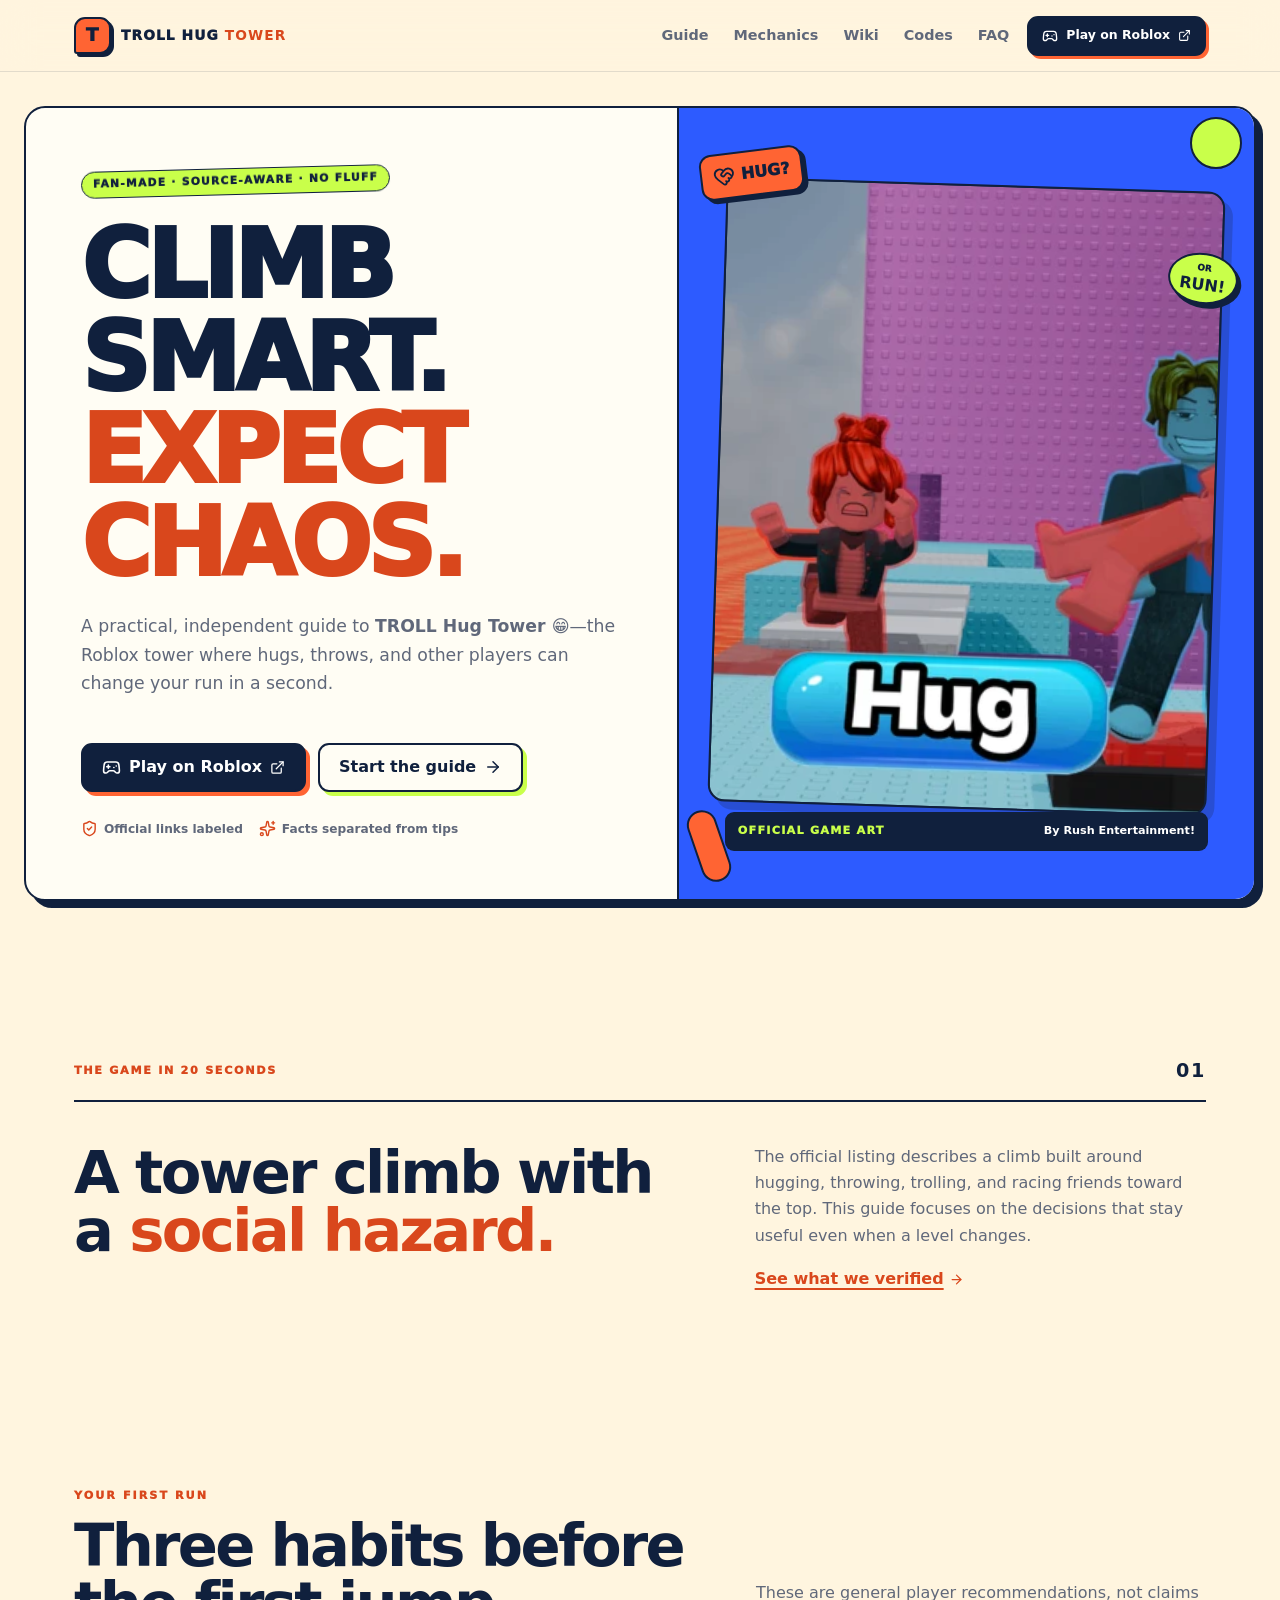
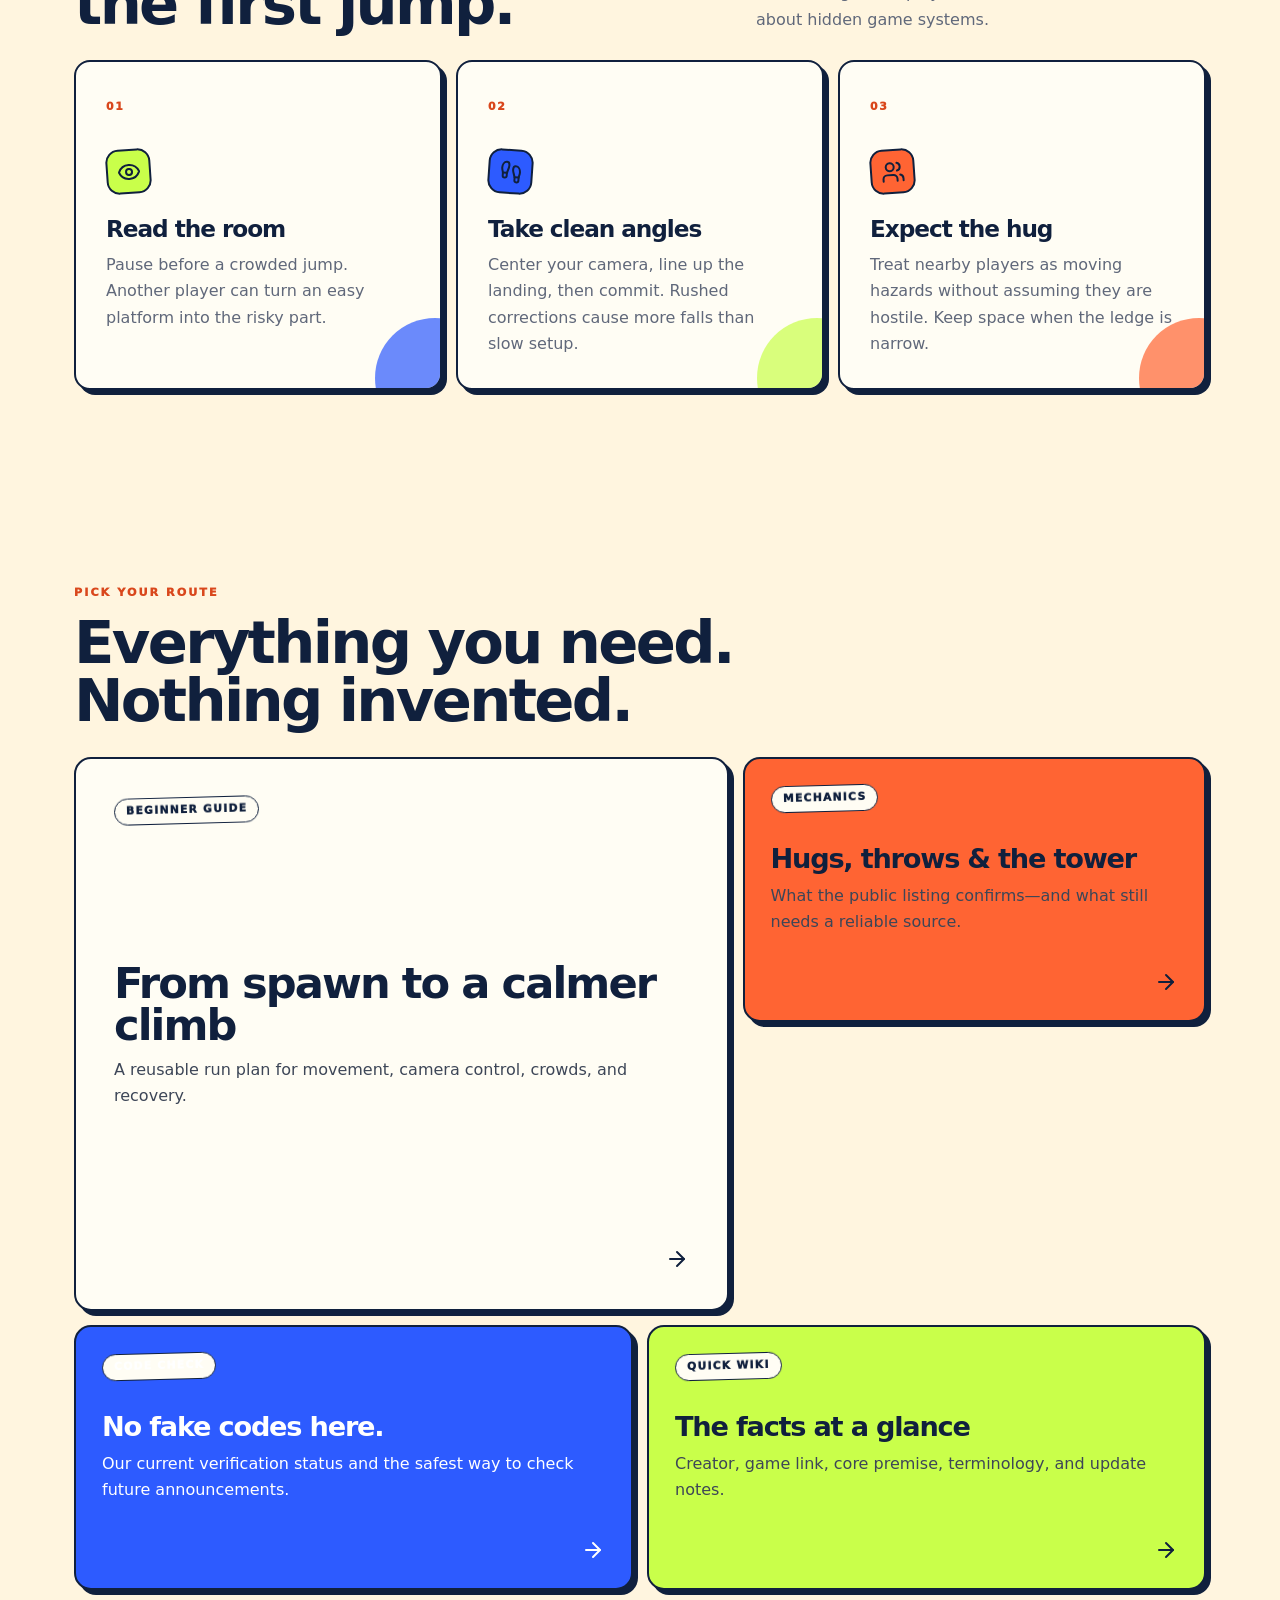
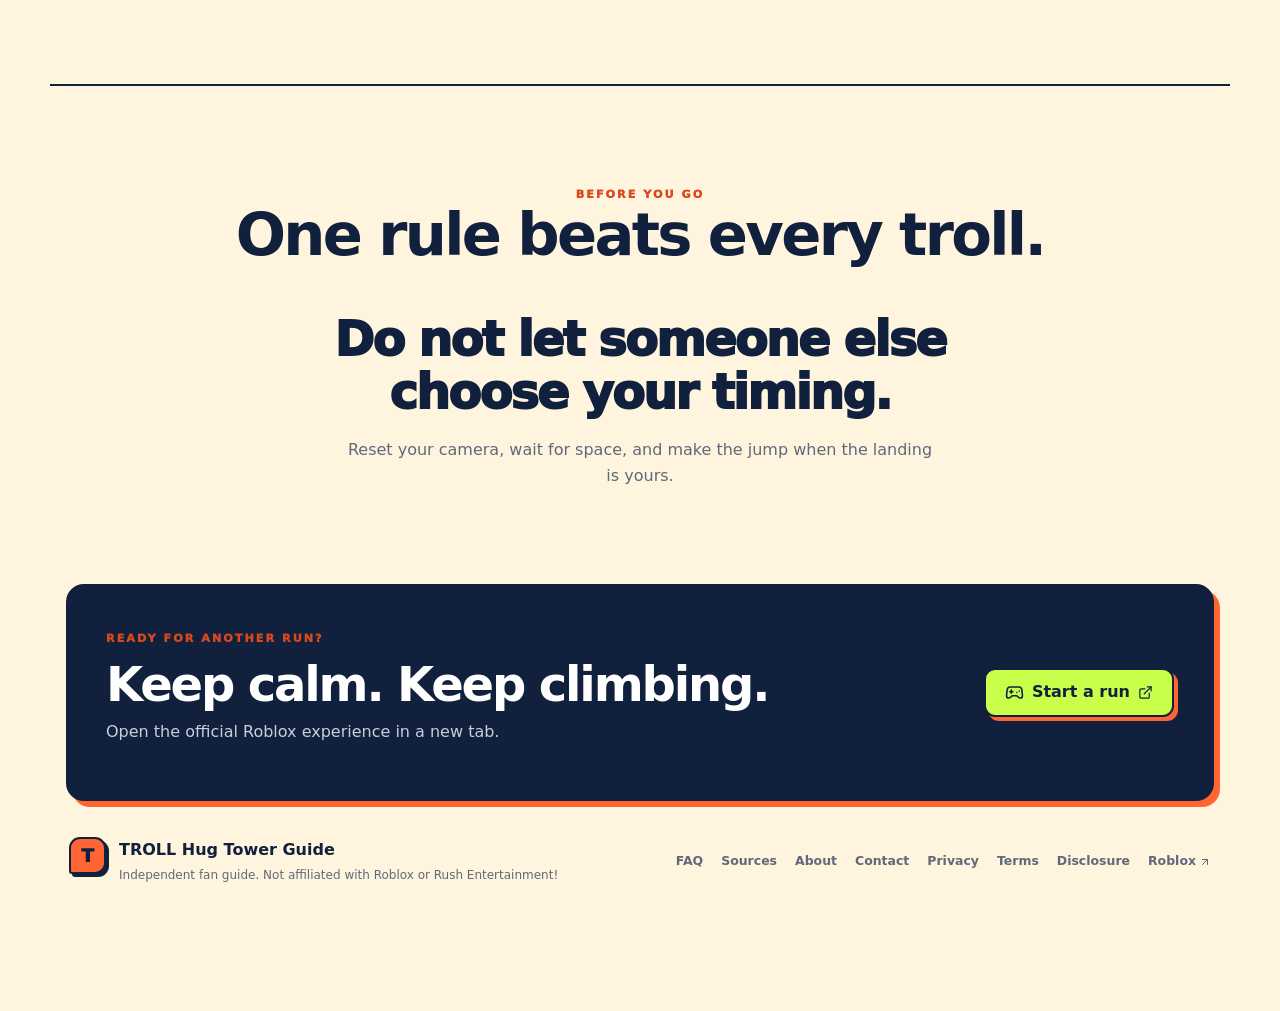
==== commit f9a9425d: "feat: add Adsterra placements" ====
--- a/index.html
+++ b/index.html
@@ -1 +1,4 @@
-<!DOCTYPE html><html lang="en"><head><meta charSet="utf-8"/><meta name="viewport" content="width=device-width, initial-scale=1"/><link rel="preload" as="image" href="/game/official-thumbnail.webp"/><link rel="stylesheet" href="/_next/static/chunks/0kph47~e-.7jf.css" data-precedence="next"/><link rel="preload" as="script" fetchPriority="low" href="/_next/static/chunks/0tjosc5d5mc5-.js"/><script src="/_next/static/chunks/0037m9gpw..r6.js" async=""></script><script src="/_next/static/chunks/0lb28vs8w.3hs.js" async=""></script><script src="/_next/static/chunks/0f9v5zx4aqx9k.js" async=""></script><script src="/_next/static/chunks/turbopack-0t.p49p1cvdat.js" async=""></script><script src="/_next/static/chunks/05tnz4239b_il.js" async=""></script><script src="/_next/static/chunks/0p1ssqxck89fw.js" async=""></script><script src="/_next/static/chunks/0fy~.v167wqv..js" async=""></script><meta name="theme-color" content="#fff5df"/><meta name="color-scheme" content="light"/><title>TROLL Hug Tower Guide &amp; Wiki</title><meta name="description" content="Climb TROLL Hug Tower with a clear beginner route, practical anti-troll habits, confirmed game facts, and source-aware wiki notes."/><meta name="application-name" content="TROLL Hug Tower Guide"/><link rel="manifest" href="/manifest.webmanifest"/><meta name="robots" content="index, follow"/><link rel="canonical" href="https://trollhugtowerguide.wiki/"/><meta property="og:title" content="TROLL Hug Tower Guide &amp; Wiki"/><meta property="og:description" content="Climb TROLL Hug Tower with a clear beginner route, practical anti-troll habits, confirmed game facts, and source-aware wiki notes."/><meta property="og:url" content="https://trollhugtowerguide.wiki/"/><meta property="og:site_name" content="TROLL Hug Tower Guide"/><meta property="og:image" content="https://trollhugtowerguide.wiki/og.png"/><meta property="og:image:width" content="1731"/><meta property="og:image:height" content="909"/><meta property="og:image:alt" content="TROLL Hug Tower Guide — climb smart, expect chaos"/><meta property="og:type" content="website"/><meta name="twitter:card" content="summary_large_image"/><meta name="twitter:title" content="TROLL Hug Tower Guide &amp; Wiki"/><meta name="twitter:description" content="Climb TROLL Hug Tower with a clear beginner route, practical anti-troll habits, confirmed game facts, and source-aware wiki notes."/><meta name="twitter:image" content="https://trollhugtowerguide.wiki/og.png"/><link rel="shortcut icon" href="/favicon.svg"/><link rel="icon" href="/favicon.svg"/><script src="/_next/static/chunks/03~yq9q893hmn.js" noModule=""></script></head><body><div hidden=""><!--$--><!--/$--></div><a class="skip-link" href="#main">Skip to content</a><header class="site-header"><div class="nav-wrap"><a class="brand" aria-label="TROLL Hug Tower Guide home" href="/"><span class="brand-mark">T</span><span>TROLL HUG <b>TOWER</b></span></a><nav class="nav-links " aria-label="Main navigation"><a class="" href="/how-to-play/">Guide</a><a class="" href="/mechanics/">Mechanics</a><a class="" href="/wiki/">Wiki</a><a class="" href="/codes/">Codes</a><a class="" href="/faq/">FAQ</a><span class="mobile-play"><a class="button " href="https://www.roblox.com/games/77420985071922/TROLL-Hug-Tower" target="_blank" rel="noopener noreferrer"><svg xmlns="http://www.w3.org/2000/svg" width="19" height="19" viewBox="0 0 24 24" fill="none" stroke="currentColor" stroke-width="2" stroke-linecap="round" stroke-linejoin="round" class="lucide lucide-gamepad2 lucide-gamepad-2" aria-hidden="true"><line x1="6" x2="10" y1="11" y2="11"></line><line x1="8" x2="8" y1="9" y2="13"></line><line x1="15" x2="15.01" y1="12" y2="12"></line><line x1="18" x2="18.01" y1="10" y2="10"></line><path d="M17.32 5H6.68a4 4 0 0 0-3.978 3.59c-.006.052-.01.101-.017.152C2.604 9.416 2 14.456 2 16a3 3 0 0 0 3 3c1 0 1.5-.5 2-1l1.414-1.414A2 2 0 0 1 9.828 16h4.344a2 2 0 0 1 1.414.586L17 18c.5.5 1 1 2 1a3 3 0 0 0 3-3c0-1.545-.604-6.584-.685-7.258-.007-.05-.011-.1-.017-.151A4 4 0 0 0 17.32 5z"></path></svg>Play on Roblox<svg xmlns="http://www.w3.org/2000/svg" width="15" height="15" viewBox="0 0 24 24" fill="none" stroke="currentColor" stroke-width="2" stroke-linecap="round" stroke-linejoin="round" class="lucide lucide-external-link" aria-hidden="true"><path d="M15 3h6v6"></path><path d="M10 14 21 3"></path><path d="M18 13v6a2 2 0 0 1-2 2H5a2 2 0 0 1-2-2V8a2 2 0 0 1 2-2h6"></path></svg></a></span></nav><span class="desktop-play"><a class="button button-small" href="https://www.roblox.com/games/77420985071922/TROLL-Hug-Tower" target="_blank" rel="noopener noreferrer"><svg xmlns="http://www.w3.org/2000/svg" width="16" height="16" viewBox="0 0 24 24" fill="none" stroke="currentColor" stroke-width="2" stroke-linecap="round" stroke-linejoin="round" class="lucide lucide-gamepad2 lucide-gamepad-2" aria-hidden="true"><line x1="6" x2="10" y1="11" y2="11"></line><line x1="8" x2="8" y1="9" y2="13"></line><line x1="15" x2="15.01" y1="12" y2="12"></line><line x1="18" x2="18.01" y1="10" y2="10"></line><path d="M17.32 5H6.68a4 4 0 0 0-3.978 3.59c-.006.052-.01.101-.017.152C2.604 9.416 2 14.456 2 16a3 3 0 0 0 3 3c1 0 1.5-.5 2-1l1.414-1.414A2 2 0 0 1 9.828 16h4.344a2 2 0 0 1 1.414.586L17 18c.5.5 1 1 2 1a3 3 0 0 0 3-3c0-1.545-.604-6.584-.685-7.258-.007-.05-.011-.1-.017-.151A4 4 0 0 0 17.32 5z"></path></svg>Play on Roblox<svg xmlns="http://www.w3.org/2000/svg" width="13" height="13" viewBox="0 0 24 24" fill="none" stroke="currentColor" stroke-width="2" stroke-linecap="round" stroke-linejoin="round" class="lucide lucide-external-link" aria-hidden="true"><path d="M15 3h6v6"></path><path d="M10 14 21 3"></path><path d="M18 13v6a2 2 0 0 1-2 2H5a2 2 0 0 1-2-2V8a2 2 0 0 1 2-2h6"></path></svg></a></span><button class="menu-button" type="button" aria-expanded="false" aria-label="Open navigation"><svg xmlns="http://www.w3.org/2000/svg" width="24" height="24" viewBox="0 0 24 24" fill="none" stroke="currentColor" stroke-width="2" stroke-linecap="round" stroke-linejoin="round" class="lucide lucide-menu" aria-hidden="true"><path d="M4 12h16"></path><path d="M4 18h16"></path><path d="M4 6h16"></path></svg></button></div></header><main id="main"><section class="hero-shell"><div class="hero-grid"><div class="hero-copy"><span class="sticker">FAN-MADE · SOURCE-AWARE · NO FLUFF</span><h1>CLIMB SMART.<br/><em>EXPECT CHAOS.</em></h1><p>A practical, independent guide to <b>TROLL Hug Tower 😁</b>—the Roblox tower where hugs, throws, and other players can change your run in a second.</p><div class="hero-actions"><a class="button " href="https://www.roblox.com/games/77420985071922/TROLL-Hug-Tower" target="_blank" rel="noopener noreferrer"><svg xmlns="http://www.w3.org/2000/svg" width="19" height="19" viewBox="0 0 24 24" fill="none" stroke="currentColor" stroke-width="2" stroke-linecap="round" stroke-linejoin="round" class="lucide lucide-gamepad2 lucide-gamepad-2" aria-hidden="true"><line x1="6" x2="10" y1="11" y2="11"></line><line x1="8" x2="8" y1="9" y2="13"></line><line x1="15" x2="15.01" y1="12" y2="12"></line><line x1="18" x2="18.01" y1="10" y2="10"></line><path d="M17.32 5H6.68a4 4 0 0 0-3.978 3.59c-.006.052-.01.101-.017.152C2.604 9.416 2 14.456 2 16a3 3 0 0 0 3 3c1 0 1.5-.5 2-1l1.414-1.414A2 2 0 0 1 9.828 16h4.344a2 2 0 0 1 1.414.586L17 18c.5.5 1 1 2 1a3 3 0 0 0 3-3c0-1.545-.604-6.584-.685-7.258-.007-.05-.011-.1-.017-.151A4 4 0 0 0 17.32 5z"></path></svg>Play on Roblox<svg xmlns="http://www.w3.org/2000/svg" width="15" height="15" viewBox="0 0 24 24" fill="none" stroke="currentColor" stroke-width="2" stroke-linecap="round" stroke-linejoin="round" class="lucide lucide-external-link" aria-hidden="true"><path d="M15 3h6v6"></path><path d="M10 14 21 3"></path><path d="M18 13v6a2 2 0 0 1-2 2H5a2 2 0 0 1-2-2V8a2 2 0 0 1 2-2h6"></path></svg></a><a class="button button-secondary" href="/how-to-play/">Start the guide <svg xmlns="http://www.w3.org/2000/svg" width="18" height="18" viewBox="0 0 24 24" fill="none" stroke="currentColor" stroke-width="2" stroke-linecap="round" stroke-linejoin="round" class="lucide lucide-arrow-right" aria-hidden="true"><path d="M5 12h14"></path><path d="m12 5 7 7-7 7"></path></svg></a></div><div class="trust-row"><span><svg xmlns="http://www.w3.org/2000/svg" width="17" height="17" viewBox="0 0 24 24" fill="none" stroke="currentColor" stroke-width="2" stroke-linecap="round" stroke-linejoin="round" class="lucide lucide-shield-check" aria-hidden="true"><path d="M20 13c0 5-3.5 7.5-7.66 8.95a1 1 0 0 1-.67-.01C7.5 20.5 4 18 4 13V6a1 1 0 0 1 1-1c2 0 4.5-1.2 6.24-2.72a1.17 1.17 0 0 1 1.52 0C14.51 3.81 17 5 19 5a1 1 0 0 1 1 1z"></path><path d="m9 12 2 2 4-4"></path></svg> Official links labeled</span><span><svg xmlns="http://www.w3.org/2000/svg" width="17" height="17" viewBox="0 0 24 24" fill="none" stroke="currentColor" stroke-width="2" stroke-linecap="round" stroke-linejoin="round" class="lucide lucide-sparkles" aria-hidden="true"><path d="M11.017 2.814a1 1 0 0 1 1.966 0l1.051 5.558a2 2 0 0 0 1.594 1.594l5.558 1.051a1 1 0 0 1 0 1.966l-5.558 1.051a2 2 0 0 0-1.594 1.594l-1.051 5.558a1 1 0 0 1-1.966 0l-1.051-5.558a2 2 0 0 0-1.594-1.594l-5.558-1.051a1 1 0 0 1 0-1.966l5.558-1.051a2 2 0 0 0 1.594-1.594z"></path><path d="M20 2v4"></path><path d="M22 4h-4"></path><circle cx="4" cy="20" r="2"></circle></svg> Facts separated from tips</span></div></div><div class="hero-art" aria-label="Official TROLL Hug Tower game artwork"><div class="art-frame"><img alt="Official TROLL Hug Tower thumbnail showing Roblox characters on a colorful tower" decoding="async" data-nimg="fill" style="position:absolute;height:100%;width:100%;left:0;top:0;right:0;bottom:0;color:transparent" src="/game/official-thumbnail.webp"/></div><div class="art-label"><span>OFFICIAL GAME ART</span><b>By <!-- -->Rush Entertainment!</b></div><div class="float-card float-one"><svg xmlns="http://www.w3.org/2000/svg" width="22" height="22" viewBox="0 0 24 24" fill="none" stroke="currentColor" stroke-width="2" stroke-linecap="round" stroke-linejoin="round" class="lucide lucide-heart-handshake" aria-hidden="true"><path d="M19.414 14.414C21 12.828 22 11.5 22 9.5a5.5 5.5 0 0 0-9.591-3.676.6.6 0 0 1-.818.001A5.5 5.5 0 0 0 2 9.5c0 2.3 1.5 4 3 5.5l5.535 5.362a2 2 0 0 0 2.879.052 2.12 2.12 0 0 0-.004-3 2.124 2.124 0 1 0 3-3 2.124 2.124 0 0 0 3.004 0 2 2 0 0 0 0-2.828l-1.881-1.882a2.41 2.41 0 0 0-3.409 0l-1.71 1.71a2 2 0 0 1-2.828 0 2 2 0 0 1 0-2.828l2.823-2.762"></path></svg><span>HUG?</span></div><div class="float-card float-two"><span>OR</span><b>RUN!</b></div></div></div></section><section class="section intro-strip"><div class="section-kicker"><span>THE GAME IN 20 SECONDS</span><b>01</b></div><div class="intro-grid"><h2>A tower climb with a <em>social hazard.</em></h2><div><p>The official listing describes a climb built around hugging, throwing, trolling, and racing friends toward the top. This guide focuses on the decisions that stay useful even when a level changes.</p><a class="text-link" href="/sources/">See what we verified <svg xmlns="http://www.w3.org/2000/svg" width="15" height="15" viewBox="0 0 24 24" fill="none" stroke="currentColor" stroke-width="2" stroke-linecap="round" stroke-linejoin="round" class="lucide lucide-arrow-right" aria-hidden="true"><path d="M5 12h14"></path><path d="m12 5 7 7-7 7"></path></svg></a></div></div></section><section class="section climb-section"><div class="section-heading"><div><span class="eyebrow">YOUR FIRST RUN</span><h2>Three habits before the first jump.</h2></div><p>These are general player recommendations, not claims about hidden game systems.</p></div><div class="step-grid"><article class="step-card step-1"><span class="step-number">01</span><div class="step-icon"><svg xmlns="http://www.w3.org/2000/svg" width="24" height="24" viewBox="0 0 24 24" fill="none" stroke="currentColor" stroke-width="2" stroke-linecap="round" stroke-linejoin="round" class="lucide lucide-eye" aria-hidden="true"><path d="M2.062 12.348a1 1 0 0 1 0-.696 10.75 10.75 0 0 1 19.876 0 1 1 0 0 1 0 .696 10.75 10.75 0 0 1-19.876 0"></path><circle cx="12" cy="12" r="3"></circle></svg></div><h3>Read the room</h3><p>Pause before a crowded jump. Another player can turn an easy platform into the risky part.</p></article><article class="step-card step-2"><span class="step-number">02</span><div class="step-icon"><svg xmlns="http://www.w3.org/2000/svg" width="24" height="24" viewBox="0 0 24 24" fill="none" stroke="currentColor" stroke-width="2" stroke-linecap="round" stroke-linejoin="round" class="lucide lucide-footprints" aria-hidden="true"><path d="M4 16v-2.38C4 11.5 2.97 10.5 3 8c.03-2.72 1.49-6 4.5-6C9.37 2 10 3.8 10 5.5c0 3.11-2 5.66-2 8.68V16a2 2 0 1 1-4 0Z"></path><path d="M20 20v-2.38c0-2.12 1.03-3.12 1-5.62-.03-2.72-1.49-6-4.5-6C14.63 6 14 7.8 14 9.5c0 3.11 2 5.66 2 8.68V20a2 2 0 1 0 4 0Z"></path><path d="M16 17h4"></path><path d="M4 13h4"></path></svg></div><h3>Take clean angles</h3><p>Center your camera, line up the landing, then commit. Rushed corrections cause more falls than slow setup.</p></article><article class="step-card step-3"><span class="step-number">03</span><div class="step-icon"><svg xmlns="http://www.w3.org/2000/svg" width="24" height="24" viewBox="0 0 24 24" fill="none" stroke="currentColor" stroke-width="2" stroke-linecap="round" stroke-linejoin="round" class="lucide lucide-users" aria-hidden="true"><path d="M16 21v-2a4 4 0 0 0-4-4H6a4 4 0 0 0-4 4v2"></path><path d="M16 3.128a4 4 0 0 1 0 7.744"></path><path d="M22 21v-2a4 4 0 0 0-3-3.87"></path><circle cx="9" cy="7" r="4"></circle></svg></div><h3>Expect the hug</h3><p>Treat nearby players as moving hazards without assuming they are hostile. Keep space when the ledge is narrow.</p></article></div></section><section class="section bento-section"><div class="section-heading"><div><span class="eyebrow">PICK YOUR ROUTE</span><h2>Everything you need. Nothing invented.</h2></div></div><div class="bento"><a class="bento-card bento-main" href="/how-to-play/"><span class="tag">BEGINNER GUIDE</span><div><h3>From spawn to a calmer climb</h3><p>A reusable run plan for movement, camera control, crowds, and recovery.</p></div><svg xmlns="http://www.w3.org/2000/svg" width="24" height="24" viewBox="0 0 24 24" fill="none" stroke="currentColor" stroke-width="2" stroke-linecap="round" stroke-linejoin="round" class="lucide lucide-arrow-right" aria-hidden="true"><path d="M5 12h14"></path><path d="m12 5 7 7-7 7"></path></svg></a><a class="bento-card bento-orange" href="/mechanics/"><span class="tag">MECHANICS</span><div><h3>Hugs, throws &amp; the tower</h3><p>What the public listing confirms—and what still needs a reliable source.</p></div><svg xmlns="http://www.w3.org/2000/svg" width="24" height="24" viewBox="0 0 24 24" fill="none" stroke="currentColor" stroke-width="2" stroke-linecap="round" stroke-linejoin="round" class="lucide lucide-arrow-right" aria-hidden="true"><path d="M5 12h14"></path><path d="m12 5 7 7-7 7"></path></svg></a><a class="bento-card bento-blue" href="/codes/"><span class="tag">CODE CHECK</span><div><h3>No fake codes here.</h3><p>Our current verification status and the safest way to check future announcements.</p></div><svg xmlns="http://www.w3.org/2000/svg" width="24" height="24" viewBox="0 0 24 24" fill="none" stroke="currentColor" stroke-width="2" stroke-linecap="round" stroke-linejoin="round" class="lucide lucide-arrow-right" aria-hidden="true"><path d="M5 12h14"></path><path d="m12 5 7 7-7 7"></path></svg></a><a class="bento-card bento-lime" href="/wiki/"><span class="tag">QUICK WIKI</span><div><h3>The facts at a glance</h3><p>Creator, game link, core premise, terminology, and update notes.</p></div><svg xmlns="http://www.w3.org/2000/svg" width="24" height="24" viewBox="0 0 24 24" fill="none" stroke="currentColor" stroke-width="2" stroke-linecap="round" stroke-linejoin="round" class="lucide lucide-arrow-right" aria-hidden="true"><path d="M5 12h14"></path><path d="m12 5 7 7-7 7"></path></svg></a></div></section><section class="section last-check"><div><span class="eyebrow">BEFORE YOU GO</span><h2>One rule beats every troll.</h2></div><blockquote>Do not let someone else choose your timing.</blockquote><p>Reset your camera, wait for space, and make the jump when the landing is yours.</p></section><!--$--><!--/$--></main><footer class="site-footer"><div class="footer-cta"><div><span class="eyebrow">READY FOR ANOTHER RUN?</span><h2>Keep calm. Keep climbing.</h2><p>Open the official Roblox experience in a new tab.</p></div><a class="button " href="https://www.roblox.com/games/77420985071922/TROLL-Hug-Tower" target="_blank" rel="noopener noreferrer"><svg xmlns="http://www.w3.org/2000/svg" width="19" height="19" viewBox="0 0 24 24" fill="none" stroke="currentColor" stroke-width="2" stroke-linecap="round" stroke-linejoin="round" class="lucide lucide-gamepad2 lucide-gamepad-2" aria-hidden="true"><line x1="6" x2="10" y1="11" y2="11"></line><line x1="8" x2="8" y1="9" y2="13"></line><line x1="15" x2="15.01" y1="12" y2="12"></line><line x1="18" x2="18.01" y1="10" y2="10"></line><path d="M17.32 5H6.68a4 4 0 0 0-3.978 3.59c-.006.052-.01.101-.017.152C2.604 9.416 2 14.456 2 16a3 3 0 0 0 3 3c1 0 1.5-.5 2-1l1.414-1.414A2 2 0 0 1 9.828 16h4.344a2 2 0 0 1 1.414.586L17 18c.5.5 1 1 2 1a3 3 0 0 0 3-3c0-1.545-.604-6.584-.685-7.258-.007-.05-.011-.1-.017-.151A4 4 0 0 0 17.32 5z"></path></svg>Start a run<svg xmlns="http://www.w3.org/2000/svg" width="15" height="15" viewBox="0 0 24 24" fill="none" stroke="currentColor" stroke-width="2" stroke-linecap="round" stroke-linejoin="round" class="lucide lucide-external-link" aria-hidden="true"><path d="M15 3h6v6"></path><path d="M10 14 21 3"></path><path d="M18 13v6a2 2 0 0 1-2 2H5a2 2 0 0 1-2-2V8a2 2 0 0 1 2-2h6"></path></svg></a></div><div class="footer-row"><div class="footer-brand"><span class="brand-mark">T</span><div><b>TROLL Hug Tower Guide</b><p>Independent fan guide. Not affiliated with Roblox or Rush Entertainment!</p></div></div><nav aria-label="Footer navigation"><a href="/faq/">FAQ</a><a href="/sources/">Sources</a><a href="/about/">About</a><a href="/contact/">Contact</a><a href="/privacy/">Privacy</a><a href="/terms/">Terms</a><a href="/disclosure/">Disclosure</a><a href="https://www.roblox.com" target="_blank" rel="noopener noreferrer">Roblox <svg xmlns="http://www.w3.org/2000/svg" width="12" height="12" viewBox="0 0 24 24" fill="none" stroke="currentColor" stroke-width="2" stroke-linecap="round" stroke-linejoin="round" class="lucide lucide-arrow-up-right" aria-hidden="true"><path d="M7 7h10v10"></path><path d="M7 17 17 7"></path></svg></a></nav></div></footer><script type="application/ld+json">{"@context":"https://schema.org","@graph":[{"@type":"WebSite","name":"TROLL Hug Tower Guide","url":"https://trollhugtowerguide.wiki","description":"Independent player guide and wiki for TROLL Hug Tower on Roblox.","inLanguage":"en","isAccessibleForFree":true},{"@type":"VideoGame","name":"TROLL Hug Tower 😁","url":"https://www.roblox.com/games/77420985071922/TROLL-Hug-Tower","gamePlatform":"Roblox","author":{"@type":"Organization","name":"Rush Entertainment!","url":"https://www.roblox.com/communities/35998478/Rush-Entertainment"}}]}</script><script src="/_next/static/chunks/0tjosc5d5mc5-.js" id="_R_" async=""></script><script>(self.__next_f=self.__next_f||[]).push([0])</script><script>self.__next_f.push([1,"1:\"$Sreact.fragment\"\n2:I[48563,[\"/_next/static/chunks/05tnz4239b_il.js\",\"/_next/static/chunks/0p1ssqxck89fw.js\"],\"SiteHeader\"]\n3:I[14975,[\"/_next/static/chunks/05tnz4239b_il.js\",\"/_next/static/chunks/0p1ssqxck89fw.js\"],\"default\"]\n4:I[77200,[\"/_next/static/chunks/05tnz4239b_il.js\",\"/_next/static/chunks/0p1ssqxck89fw.js\"],\"default\"]\n5:I[81004,[\"/_next/static/chunks/05tnz4239b_il.js\",\"/_next/static/chunks/0p1ssqxck89fw.js\",\"/_next/static/chunks/0fy~.v167wqv..js\"],\"\"]\nb:I[28674,[\"/_next/static/chunks/05tnz4239b_il.js\",\"/_next/static/chunks/0p1ssqxck89fw.js\"],\"default\",1]\n:HL[\"/_next/static/chunks/0kph47~e-.7jf.css\",\"style\"]\n"])</script><script>self.__next_f.push([1,"0:{\"P\":null,\"c\":[\"\",\"\"],\"q\":\"\",\"i\":false,\"f\":[[[\"\",{\"children\":[\"__PAGE__\",{}]},\"$undefined\",\"$undefined\",16],[[\"$\",\"$1\",\"c\",{\"children\":[[[\"$\",\"link\",\"0\",{\"rel\":\"stylesheet\",\"href\":\"/_next/static/chunks/0kph47~e-.7jf.css\",\"precedence\":\"next\",\"crossOrigin\":\"$undefined\",\"nonce\":\"$undefined\"}],[\"$\",\"script\",\"script-0\",{\"src\":\"/_next/static/chunks/05tnz4239b_il.js\",\"async\":true,\"nonce\":\"$undefined\"}],[\"$\",\"script\",\"script-1\",{\"src\":\"/_next/static/chunks/0p1ssqxck89fw.js\",\"async\":true,\"nonce\":\"$undefined\"}]],[\"$\",\"html\",null,{\"lang\":\"en\",\"children\":[\"$\",\"body\",null,{\"children\":[[\"$\",\"a\",null,{\"className\":\"skip-link\",\"href\":\"#main\",\"children\":\"Skip to content\"}],[\"$\",\"$L2\",null,{}],[\"$\",\"main\",null,{\"id\":\"main\",\"children\":[\"$\",\"$L3\",null,{\"parallelRouterKey\":\"children\",\"error\":\"$undefined\",\"errorStyles\":\"$undefined\",\"errorScripts\":\"$undefined\",\"template\":[\"$\",\"$L4\",null,{}],\"templateStyles\":\"$undefined\",\"templateScripts\":\"$undefined\",\"notFound\":[[\"$\",\"section\",null,{\"className\":\"empty-page\",\"children\":[[\"$\",\"span\",null,{\"className\":\"sticker\",\"children\":\"404 · MISSED THE PLATFORM\"}],[\"$\",\"h1\",null,{\"children\":\"Back to the checkpoint.\"}],[\"$\",\"p\",null,{\"children\":\"This page is not part of the tower. Return home and choose another route.\"}],[\"$\",\"$L5\",null,{\"className\":\"button\",\"href\":\"/\",\"children\":[[\"$\",\"svg\",null,{\"ref\":\"$undefined\",\"xmlns\":\"http://www.w3.org/2000/svg\",\"width\":18,\"height\":18,\"viewBox\":\"0 0 24 24\",\"fill\":\"none\",\"stroke\":\"currentColor\",\"strokeWidth\":2,\"strokeLinecap\":\"round\",\"strokeLinejoin\":\"round\",\"className\":\"lucide lucide-arrow-left\",\"aria-hidden\":\"true\",\"children\":[[\"$\",\"path\",\"1l729n\",{\"d\":\"m12 19-7-7 7-7\"}],[\"$\",\"path\",\"x3x0zl\",{\"d\":\"M19 12H5\"}],\"$undefined\"]}],\" Back home\"]}]]}],[]],\"forbidden\":\"$undefined\",\"unauthorized\":\"$undefined\"}]}],[\"$\",\"footer\",null,{\"className\":\"site-footer\",\"children\":[[\"$\",\"div\",null,{\"className\":\"footer-cta\",\"children\":[[\"$\",\"div\",null,{\"children\":[[\"$\",\"span\",null,{\"className\":\"eyebrow\",\"children\":\"READY FOR ANOTHER RUN?\"}],[\"$\",\"h2\",null,{\"children\":\"Keep calm. Keep climbing.\"}],[\"$\",\"p\",null,{\"children\":\"Open the official Roblox experience in a new tab.\"}]]}],[\"$\",\"a\",null,{\"className\":\"button \",\"href\":\"https://www.roblox.com/games/77420985071922/TROLL-Hug-Tower\",\"target\":\"_blank\",\"rel\":\"noopener noreferrer\",\"children\":[[\"$\",\"svg\",null,{\"ref\":\"$undefined\",\"xmlns\":\"http://www.w3.org/2000/svg\",\"width\":19,\"height\":19,\"viewBox\":\"0 0 24 24\",\"fill\":\"none\",\"stroke\":\"currentColor\",\"strokeWidth\":2,\"strokeLinecap\":\"round\",\"strokeLinejoin\":\"round\",\"className\":\"lucide lucide-gamepad2 lucide-gamepad-2\",\"aria-hidden\":\"true\",\"children\":[[\"$\",\"line\",\"1gktln\",{\"x1\":\"6\",\"x2\":\"10\",\"y1\":\"11\",\"y2\":\"11\"}],[\"$\",\"line\",\"qnk9ow\",{\"x1\":\"8\",\"x2\":\"8\",\"y1\":\"9\",\"y2\":\"13\"}],[\"$\",\"line\",\"krot7o\",{\"x1\":\"15\",\"x2\":\"15.01\",\"y1\":\"12\",\"y2\":\"12\"}],[\"$\",\"line\",\"1lcuu1\",{\"x1\":\"18\",\"x2\":\"18.01\",\"y1\":\"10\",\"y2\":\"10\"}],[\"$\",\"path\",\"mfqc10\",{\"d\":\"M17.32 5H6.68a4 4 0 0 0-3.978 3.59c-.006.052-.01.101-.017.152C2.604 9.416 2 14.456 2 16a3 3 0 0 0 3 3c1 0 1.5-.5 2-1l1.414-1.414A2 2 0 0 1 9.828 16h4.344a2 2 0 0 1 1.414.586L17 18c.5.5 1 1 2 1a3 3 0 0 0 3-3c0-1.545-.604-6.584-.685-7.258-.007-.05-.011-.1-.017-.151A4 4 0 0 0 17.32 5z\"}],\"$undefined\"]}],\"Start a run\",[\"$\",\"svg\",null,{\"ref\":\"$undefined\",\"xmlns\":\"http://www.w3.org/2000/svg\",\"width\":15,\"height\":15,\"viewBox\":\"0 0 24 24\",\"fill\":\"none\",\"stroke\":\"currentColor\",\"strokeWidth\":2,\"strokeLinecap\":\"round\",\"strokeLinejoin\":\"round\",\"className\":\"lucide lucide-external-link\",\"aria-hidden\":\"true\",\"children\":[[\"$\",\"path\",\"1q9fwt\",{\"d\":\"M15 3h6v6\"}],[\"$\",\"path\",\"gplh6r\",{\"d\":\"M10 14 21 3\"}],[\"$\",\"path\",\"a6xqqp\",{\"d\":\"M18 13v6a2 2 0 0 1-2 2H5a2 2 0 0 1-2-2V8a2 2 0 0 1 2-2h6\"}],\"$undefined\"]}]]}]]}],[\"$\",\"div\",null,{\"className\":\"footer-row\",\"children\":[[\"$\",\"div\",null,{\"className\":\"footer-brand\",\"children\":[[\"$\",\"span\",null,{\"className\":\"brand-mark\",\"children\":\"T\"}],[\"$\",\"div\",null,{\"children\":[[\"$\",\"b\",null,{\"children\":\"TROLL Hug Tower Guide\"}],[\"$\",\"p\",null,{\"children\":\"Independent fan guide. Not affiliated with Roblox or Rush Entertainment!\"}]]}]]}],[\"$\",\"nav\",null,{\"aria-label\":\"Footer navigation\",\"children\":[[[\"$\",\"$L5\",\"/faq\",{\"href\":\"/faq\",\"children\":\"FAQ\"}],[\"$\",\"$L5\",\"/sources\",{\"href\":\"/sources\",\"children\":\"Sources\"}],[\"$\",\"$L5\",\"/about\",{\"href\":\"/about\",\"children\":\"About\"}],[\"$\",\"$L5\",\"/contact\",{\"href\":\"/contact\",\"children\":\"Contact\"}],[\"$\",\"$L5\",\"/privacy\",{\"href\":\"/privacy\",\"children\":\"Privacy\"}],[\"$\",\"$L5\",\"/terms\",{\"href\":\"/terms\",\"children\":\"Terms\"}],[\"$\",\"$L5\",\"/disclosure\",{\"href\":\"/disclosure\",\"children\":\"Disclosure\"}]],[\"$\",\"a\",null,{\"href\":\"https://www.roblox.com\",\"target\":\"_blank\",\"rel\":\"noopener noreferrer\",\"children\":[\"Roblox \",[\"$\",\"svg\",null,{\"ref\":\"$undefined\",\"xmlns\":\"http://www.w3.org/2000/svg\",\"width\":12,\"height\":12,\"viewBox\":\"0 0 24 24\",\"fill\":\"none\",\"stroke\":\"currentColor\",\"strokeWidth\":2,\"strokeLinecap\":\"round\",\"strokeLinejoin\":\"round\",\"className\":\"lucide lucide-arrow-up-right\",\"aria-hidden\":\"true\",\"children\":[\"$L6\",\"$L7\",\"$undefined\"]}]]}]]}]]}]]}],\"$L8\"]}]}]]}],{\"children\":[\"$L9\",{},null,false,null]},null,false,null],\"$La\",false]],\"m\":\"$undefined\",\"G\":[\"$b\",[\"$Lc\"]],\"S\":true,\"h\":null,\"s\":\"$undefined\",\"l\":\"$undefined\",\"p\":\"$undefined\",\"d\":\"$undefined\",\"b\":\"alORFlDnJy-calxNZ7yRD\"}\n"])</script><script>self.__next_f.push([1,"d:I[99835,[\"/_next/static/chunks/05tnz4239b_il.js\",\"/_next/static/chunks/0p1ssqxck89fw.js\",\"/_next/static/chunks/0fy~.v167wqv..js\"],\"Image\"]\n17:I[92446,[\"/_next/static/chunks/05tnz4239b_il.js\",\"/_next/static/chunks/0p1ssqxck89fw.js\"],\"ViewportBoundary\"]\n19:I[92446,[\"/_next/static/chunks/05tnz4239b_il.js\",\"/_next/static/chunks/0p1ssqxck89fw.js\"],\"MetadataBoundary\"]\n1a:\"$Sreact.suspense\"\n6:[\"$\",\"path\",\"1tivn9\",{\"d\":\"M7 7h10v10\"}]\n7:[\"$\",\"path\",\"1vkiza\",{\"d\":\"M7 17 17 7\"}]\n8:[\"$\",\"script\",null,{\"type\":\"application/ld+json\",\"dangerouslySetInnerHTML\":{\"__html\":\"{\\\"@context\\\":\\\"https://schema.org\\\",\\\"@graph\\\":[{\\\"@type\\\":\\\"WebSite\\\",\\\"name\\\":\\\"TROLL Hug Tower Guide\\\",\\\"url\\\":\\\"https://trollhugtowerguide.wiki\\\",\\\"description\\\":\\\"Independent player guide and wiki for TROLL Hug Tower on Roblox.\\\",\\\"inLanguage\\\":\\\"en\\\",\\\"isAccessibleForFree\\\":true},{\\\"@type\\\":\\\"VideoGame\\\",\\\"name\\\":\\\"TROLL Hug Tower 😁\\\",\\\"url\\\":\\\"https://www.roblox.com/games/77420985071922/TROLL-Hug-Tower\\\",\\\"gamePlatform\\\":\\\"Roblox\\\",\\\"author\\\":{\\\"@type\\\":\\\"Organization\\\",\\\"name\\\":\\\"Rush Entertainment!\\\",\\\"url\\\":\\\"https://www.roblox.com/communities/35998478/Rush-Entertainment\\\"}}]}\"}}]\n"])</script><script>self.__next_f.push([1,"9:[\"$\",\"$1\",\"c\",{\"children\":[[[\"$\",\"section\",null,{\"className\":\"hero-shell\",\"children\":[\"$\",\"div\",null,{\"className\":\"hero-grid\",\"children\":[[\"$\",\"div\",null,{\"className\":\"hero-copy\",\"children\":[[\"$\",\"span\",null,{\"className\":\"sticker\",\"children\":\"FAN-MADE · SOURCE-AWARE · NO FLUFF\"}],[\"$\",\"h1\",null,{\"children\":[\"CLIMB SMART.\",[\"$\",\"br\",null,{}],[\"$\",\"em\",null,{\"children\":\"EXPECT CHAOS.\"}]]}],[\"$\",\"p\",null,{\"children\":[\"A practical, independent guide to \",[\"$\",\"b\",null,{\"children\":\"TROLL Hug Tower 😁\"}],\"—the Roblox tower where hugs, throws, and other players can change your run in a second.\"]}],[\"$\",\"div\",null,{\"className\":\"hero-actions\",\"children\":[[\"$\",\"a\",null,{\"className\":\"button \",\"href\":\"https://www.roblox.com/games/77420985071922/TROLL-Hug-Tower\",\"target\":\"_blank\",\"rel\":\"noopener noreferrer\",\"children\":[[\"$\",\"svg\",null,{\"ref\":\"$undefined\",\"xmlns\":\"http://www.w3.org/2000/svg\",\"width\":19,\"height\":19,\"viewBox\":\"0 0 24 24\",\"fill\":\"none\",\"stroke\":\"currentColor\",\"strokeWidth\":2,\"strokeLinecap\":\"round\",\"strokeLinejoin\":\"round\",\"className\":\"lucide lucide-gamepad2 lucide-gamepad-2\",\"aria-hidden\":\"true\",\"children\":[[\"$\",\"line\",\"1gktln\",{\"x1\":\"6\",\"x2\":\"10\",\"y1\":\"11\",\"y2\":\"11\"}],[\"$\",\"line\",\"qnk9ow\",{\"x1\":\"8\",\"x2\":\"8\",\"y1\":\"9\",\"y2\":\"13\"}],[\"$\",\"line\",\"krot7o\",{\"x1\":\"15\",\"x2\":\"15.01\",\"y1\":\"12\",\"y2\":\"12\"}],[\"$\",\"line\",\"1lcuu1\",{\"x1\":\"18\",\"x2\":\"18.01\",\"y1\":\"10\",\"y2\":\"10\"}],[\"$\",\"path\",\"mfqc10\",{\"d\":\"M17.32 5H6.68a4 4 0 0 0-3.978 3.59c-.006.052-.01.101-.017.152C2.604 9.416 2 14.456 2 16a3 3 0 0 0 3 3c1 0 1.5-.5 2-1l1.414-1.414A2 2 0 0 1 9.828 16h4.344a2 2 0 0 1 1.414.586L17 18c.5.5 1 1 2 1a3 3 0 0 0 3-3c0-1.545-.604-6.584-.685-7.258-.007-.05-.011-.1-.017-.151A4 4 0 0 0 17.32 5z\"}],\"$undefined\"]}],\"Play on Roblox\",[\"$\",\"svg\",null,{\"ref\":\"$undefined\",\"xmlns\":\"http://www.w3.org/2000/svg\",\"width\":15,\"height\":15,\"viewBox\":\"0 0 24 24\",\"fill\":\"none\",\"stroke\":\"currentColor\",\"strokeWidth\":2,\"strokeLinecap\":\"round\",\"strokeLinejoin\":\"round\",\"className\":\"lucide lucide-external-link\",\"aria-hidden\":\"true\",\"children\":[[\"$\",\"path\",\"1q9fwt\",{\"d\":\"M15 3h6v6\"}],[\"$\",\"path\",\"gplh6r\",{\"d\":\"M10 14 21 3\"}],[\"$\",\"path\",\"a6xqqp\",{\"d\":\"M18 13v6a2 2 0 0 1-2 2H5a2 2 0 0 1-2-2V8a2 2 0 0 1 2-2h6\"}],\"$undefined\"]}]]}],[\"$\",\"$L5\",null,{\"className\":\"button button-secondary\",\"href\":\"/how-to-play\",\"children\":[\"Start the guide \",[\"$\",\"svg\",null,{\"ref\":\"$undefined\",\"xmlns\":\"http://www.w3.org/2000/svg\",\"width\":18,\"height\":18,\"viewBox\":\"0 0 24 24\",\"fill\":\"none\",\"stroke\":\"currentColor\",\"strokeWidth\":2,\"strokeLinecap\":\"round\",\"strokeLinejoin\":\"round\",\"className\":\"lucide lucide-arrow-right\",\"aria-hidden\":\"true\",\"children\":[[\"$\",\"path\",\"1ays0h\",{\"d\":\"M5 12h14\"}],[\"$\",\"path\",\"xquz4c\",{\"d\":\"m12 5 7 7-7 7\"}],\"$undefined\"]}]]}]]}],[\"$\",\"div\",null,{\"className\":\"trust-row\",\"children\":[[\"$\",\"span\",null,{\"children\":[[\"$\",\"svg\",null,{\"ref\":\"$undefined\",\"xmlns\":\"http://www.w3.org/2000/svg\",\"width\":17,\"height\":17,\"viewBox\":\"0 0 24 24\",\"fill\":\"none\",\"stroke\":\"currentColor\",\"strokeWidth\":2,\"strokeLinecap\":\"round\",\"strokeLinejoin\":\"round\",\"className\":\"lucide lucide-shield-check\",\"aria-hidden\":\"true\",\"children\":[[\"$\",\"path\",\"oel41y\",{\"d\":\"M20 13c0 5-3.5 7.5-7.66 8.95a1 1 0 0 1-.67-.01C7.5 20.5 4 18 4 13V6a1 1 0 0 1 1-1c2 0 4.5-1.2 6.24-2.72a1.17 1.17 0 0 1 1.52 0C14.51 3.81 17 5 19 5a1 1 0 0 1 1 1z\"}],[\"$\",\"path\",\"dzmm74\",{\"d\":\"m9 12 2 2 4-4\"}],\"$undefined\"]}],\" Official links labeled\"]}],[\"$\",\"span\",null,{\"children\":[[\"$\",\"svg\",null,{\"ref\":\"$undefined\",\"xmlns\":\"http://www.w3.org/2000/svg\",\"width\":17,\"height\":17,\"viewBox\":\"0 0 24 24\",\"fill\":\"none\",\"stroke\":\"currentColor\",\"strokeWidth\":2,\"strokeLinecap\":\"round\",\"strokeLinejoin\":\"round\",\"className\":\"lucide lucide-sparkles\",\"aria-hidden\":\"true\",\"children\":[[\"$\",\"path\",\"1s2grr\",{\"d\":\"M11.017 2.814a1 1 0 0 1 1.966 0l1.051 5.558a2 2 0 0 0 1.594 1.594l5.558 1.051a1 1 0 0 1 0 1.966l-5.558 1.051a2 2 0 0 0-1.594 1.594l-1.051 5.558a1 1 0 0 1-1.966 0l-1.051-5.558a2 2 0 0 0-1.594-1.594l-5.558-1.051a1 1 0 0 1 0-1.966l5.558-1.051a2 2 0 0 0 1.594-1.594z\"}],[\"$\",\"path\",\"1rf3ol\",{\"d\":\"M20 2v4\"}],[\"$\",\"path\",\"gwowj6\",{\"d\":\"M22 4h-4\"}],[\"$\",\"circle\",\"6kqj1y\",{\"cx\":\"4\",\"cy\":\"20\",\"r\":\"2\"}],\"$undefined\"]}],\" Facts separated from tips\"]}]]}]]}],[\"$\",\"div\",null,{\"className\":\"hero-art\",\"aria-label\":\"Official TROLL Hug Tower game artwork\",\"children\":[[\"$\",\"div\",null,{\"className\":\"art-frame\",\"children\":[\"$\",\"$Ld\",null,{\"src\":\"/game/official-thumbnail.webp\",\"alt\":\"Official TROLL Hug Tower thumbnail showing Roblox characters on a colorful tower\",\"fill\":true,\"sizes\":\"(max-width: 899px) 100vw, 46vw\",\"priority\":true,\"unoptimized\":true}]}],\"$Le\",\"$Lf\",\"$L10\"]}]]}]}],\"$L11\",\"$L12\",\"$L13\",\"$L14\"],[\"$L15\"],\"$L16\"]}]\n"])</script><script>self.__next_f.push([1,"a:[\"$\",\"$1\",\"h\",{\"children\":[null,[\"$\",\"$L17\",null,{\"children\":\"$L18\"}],[\"$\",\"div\",null,{\"hidden\":true,\"children\":[\"$\",\"$L19\",null,{\"children\":[\"$\",\"$1a\",null,{\"name\":\"Next.Metadata\",\"children\":\"$L1b\"}]}]}],null]}]\nc:[\"$\",\"link\",\"0\",{\"rel\":\"stylesheet\",\"href\":\"/_next/static/chunks/0kph47~e-.7jf.css\",\"precedence\":\"next\",\"crossOrigin\":\"$undefined\",\"nonce\":\"$undefined\"}]\n"])</script><script>self.__next_f.push([1,"1c:I[92446,[\"/_next/static/chunks/05tnz4239b_il.js\",\"/_next/static/chunks/0p1ssqxck89fw.js\"],\"OutletBoundary\"]\ne:[\"$\",\"div\",null,{\"className\":\"art-label\",\"children\":[[\"$\",\"span\",null,{\"children\":\"OFFICIAL GAME ART\"}],[\"$\",\"b\",null,{\"children\":[\"By \",\"Rush Entertainment!\"]}]]}]\nf:[\"$\",\"div\",null,{\"className\":\"float-card float-one\",\"children\":[[\"$\",\"svg\",null,{\"ref\":\"$undefined\",\"xmlns\":\"http://www.w3.org/2000/svg\",\"width\":22,\"height\":22,\"viewBox\":\"0 0 24 24\",\"fill\":\"none\",\"stroke\":\"currentColor\",\"strokeWidth\":2,\"strokeLinecap\":\"round\",\"strokeLinejoin\":\"round\",\"className\":\"lucide lucide-heart-handshake\",\"aria-hidden\":\"true\",\"children\":[[\"$\",\"path\",\"17lmqv\",{\"d\":\"M19.414 14.414C21 12.828 22 11.5 22 9.5a5.5 5.5 0 0 0-9.591-3.676.6.6 0 0 1-.818.001A5.5 5.5 0 0 0 2 9.5c0 2.3 1.5 4 3 5.5l5.535 5.362a2 2 0 0 0 2.879.052 2.12 2.12 0 0 0-.004-3 2.124 2.124 0 1 0 3-3 2.124 2.124 0 0 0 3.004 0 2 2 0 0 0 0-2.828l-1.881-1.882a2.41 2.41 0 0 0-3.409 0l-1.71 1.71a2 2 0 0 1-2.828 0 2 2 0 0 1 0-2.828l2.823-2.762\"}],\"$undefined\"]}],[\"$\",\"span\",null,{\"children\":\"HUG?\"}]]}]\n10:[\"$\",\"div\",null,{\"className\":\"float-card float-two\",\"children\":[[\"$\",\"span\",null,{\"children\":\"OR\"}],[\"$\",\"b\",null,{\"children\":\"RUN!\"}]]}]\n11:[\"$\",\"section\",null,{\"className\":\"section intro-strip\",\"children\":[[\"$\",\"div\",null,{\"className\":\"section-kicker\",\"children\":[[\"$\",\"span\",null,{\"children\":\"THE GAME IN 20 SECONDS\"}],[\"$\",\"b\",null,{\"children\":\"01\"}]]}],[\"$\",\"div\",null,{\"className\":\"intro-grid\",\"children\":[[\"$\",\"h2\",null,{\"children\":[\"A tower climb with a \",[\"$\",\"em\",null,{\"children\":\"social hazard.\"}]]}],[\"$\",\"div\",null,{\"children\":[[\"$\",\"p\",null,{\"children\":\"The official listing describes a climb built around hugging, throwing, trolling, and racing friends toward the top. This guide focuses on the decisions that stay useful even when a level changes.\"}],[\"$\",\"$L5\",null,{\"className\":\"text-link\",\"href\":\"/sources\",\"children\":[\"See what we verified \",[\"$\",\"svg\",null,{\"ref\":\"$undefined\",\"xmlns\":\"http://www.w3.org/2000/svg\",\"width\":15,\"height\":15,\"viewBox\":\"0 0 24 24\",\"fill\":\"none\",\"stroke\":\"currentColor\",\"strokeWidth\":2,\"strokeLinecap\":\"round\",\"strokeLinejoin\":\"round\",\"className\":\"lucide lucide-arrow-right\",\"aria-hidden\":\"true\",\"children\":[[\"$\",\"path\",\"1ays0h\",{\"d\":\"M5 12h14\"}],[\"$\",\"path\",\"xquz4c\",{\"d\":\"m12 5 7 7-7 7\"}],\"$undefined\"]}]]}]]}]]}]]}]\n"])</script><script>self.__next_f.push([1,"12:[\"$\",\"section\",null,{\"className\":\"section climb-section\",\"children\":[[\"$\",\"div\",null,{\"className\":\"section-heading\",\"children\":[[\"$\",\"div\",null,{\"children\":[[\"$\",\"span\",null,{\"className\":\"eyebrow\",\"children\":\"YOUR FIRST RUN\"}],[\"$\",\"h2\",null,{\"children\":\"Three habits before the first jump.\"}]]}],[\"$\",\"p\",null,{\"children\":\"These are general player recommendations, not claims about hidden game systems.\"}]]}],[\"$\",\"div\",null,{\"className\":\"step-grid\",\"children\":[[\"$\",\"article\",\"01\",{\"className\":\"step-card step-1\",\"children\":[[\"$\",\"span\",null,{\"className\":\"step-number\",\"children\":\"01\"}],[\"$\",\"div\",null,{\"className\":\"step-icon\",\"children\":[\"$\",\"svg\",null,{\"ref\":\"$undefined\",\"xmlns\":\"http://www.w3.org/2000/svg\",\"width\":24,\"height\":24,\"viewBox\":\"0 0 24 24\",\"fill\":\"none\",\"stroke\":\"currentColor\",\"strokeWidth\":2,\"strokeLinecap\":\"round\",\"strokeLinejoin\":\"round\",\"className\":\"lucide lucide-eye\",\"aria-hidden\":\"true\",\"children\":[[\"$\",\"path\",\"1nclc0\",{\"d\":\"M2.062 12.348a1 1 0 0 1 0-.696 10.75 10.75 0 0 1 19.876 0 1 1 0 0 1 0 .696 10.75 10.75 0 0 1-19.876 0\"}],[\"$\",\"circle\",\"1v7zrd\",{\"cx\":\"12\",\"cy\":\"12\",\"r\":\"3\"}],\"$undefined\"]}]}],[\"$\",\"h3\",null,{\"children\":\"Read the room\"}],[\"$\",\"p\",null,{\"children\":\"Pause before a crowded jump. Another player can turn an easy platform into the risky part.\"}]]}],[\"$\",\"article\",\"02\",{\"className\":\"step-card step-2\",\"children\":[[\"$\",\"span\",null,{\"className\":\"step-number\",\"children\":\"02\"}],[\"$\",\"div\",null,{\"className\":\"step-icon\",\"children\":[\"$\",\"svg\",null,{\"ref\":\"$undefined\",\"xmlns\":\"http://www.w3.org/2000/svg\",\"width\":24,\"height\":24,\"viewBox\":\"0 0 24 24\",\"fill\":\"none\",\"stroke\":\"currentColor\",\"strokeWidth\":2,\"strokeLinecap\":\"round\",\"strokeLinejoin\":\"round\",\"className\":\"lucide lucide-footprints\",\"aria-hidden\":\"true\",\"children\":[[\"$\",\"path\",\"1dudjm\",{\"d\":\"M4 16v-2.38C4 11.5 2.97 10.5 3 8c.03-2.72 1.49-6 4.5-6C9.37 2 10 3.8 10 5.5c0 3.11-2 5.66-2 8.68V16a2 2 0 1 1-4 0Z\"}],[\"$\",\"path\",\"l2t8xc\",{\"d\":\"M20 20v-2.38c0-2.12 1.03-3.12 1-5.62-.03-2.72-1.49-6-4.5-6C14.63 6 14 7.8 14 9.5c0 3.11 2 5.66 2 8.68V20a2 2 0 1 0 4 0Z\"}],[\"$\",\"path\",\"1dejxt\",{\"d\":\"M16 17h4\"}],[\"$\",\"path\",\"1bwh8b\",{\"d\":\"M4 13h4\"}],\"$undefined\"]}]}],[\"$\",\"h3\",null,{\"children\":\"Take clean angles\"}],[\"$\",\"p\",null,{\"children\":\"Center your camera, line up the landing, then commit. Rushed corrections cause more falls than slow setup.\"}]]}],[\"$\",\"article\",\"03\",{\"className\":\"step-card step-3\",\"children\":[[\"$\",\"span\",null,{\"className\":\"step-number\",\"children\":\"03\"}],[\"$\",\"div\",null,{\"className\":\"step-icon\",\"children\":[\"$\",\"svg\",null,{\"ref\":\"$undefined\",\"xmlns\":\"http://www.w3.org/2000/svg\",\"width\":24,\"height\":24,\"viewBox\":\"0 0 24 24\",\"fill\":\"none\",\"stroke\":\"currentColor\",\"strokeWidth\":2,\"strokeLinecap\":\"round\",\"strokeLinejoin\":\"round\",\"className\":\"lucide lucide-users\",\"aria-hidden\":\"true\",\"children\":[[\"$\",\"path\",\"1yyitq\",{\"d\":\"M16 21v-2a4 4 0 0 0-4-4H6a4 4 0 0 0-4 4v2\"}],[\"$\",\"path\",\"16gr8j\",{\"d\":\"M16 3.128a4 4 0 0 1 0 7.744\"}],[\"$\",\"path\",\"kshegd\",{\"d\":\"M22 21v-2a4 4 0 0 0-3-3.87\"}],[\"$\",\"circle\",\"nufk8\",{\"cx\":\"9\",\"cy\":\"7\",\"r\":\"4\"}],\"$undefined\"]}]}],[\"$\",\"h3\",null,{\"children\":\"Expect the hug\"}],[\"$\",\"p\",null,{\"children\":\"Treat nearby players as moving hazards without assuming they are hostile. Keep space when the ledge is narrow.\"}]]}]]}]]}]\n"])</script><script>self.__next_f.push([1,"13:[\"$\",\"section\",null,{\"className\":\"section bento-section\",\"children\":[[\"$\",\"div\",null,{\"className\":\"section-heading\",\"children\":[\"$\",\"div\",null,{\"children\":[[\"$\",\"span\",null,{\"className\":\"eyebrow\",\"children\":\"PICK YOUR ROUTE\"}],[\"$\",\"h2\",null,{\"children\":\"Everything you need. Nothing invented.\"}]]}]}],[\"$\",\"div\",null,{\"className\":\"bento\",\"children\":[[\"$\",\"$L5\",null,{\"className\":\"bento-card bento-main\",\"href\":\"/how-to-play\",\"children\":[[\"$\",\"span\",null,{\"className\":\"tag\",\"children\":\"BEGINNER GUIDE\"}],[\"$\",\"div\",null,{\"children\":[[\"$\",\"h3\",null,{\"children\":\"From spawn to a calmer climb\"}],[\"$\",\"p\",null,{\"children\":\"A reusable run plan for movement, camera control, crowds, and recovery.\"}]]}],[\"$\",\"svg\",null,{\"ref\":\"$undefined\",\"xmlns\":\"http://www.w3.org/2000/svg\",\"width\":24,\"height\":24,\"viewBox\":\"0 0 24 24\",\"fill\":\"none\",\"stroke\":\"currentColor\",\"strokeWidth\":2,\"strokeLinecap\":\"round\",\"strokeLinejoin\":\"round\",\"className\":\"lucide lucide-arrow-right\",\"aria-hidden\":\"true\",\"children\":[[\"$\",\"path\",\"1ays0h\",{\"d\":\"M5 12h14\"}],[\"$\",\"path\",\"xquz4c\",{\"d\":\"m12 5 7 7-7 7\"}],\"$undefined\"]}]]}],[\"$\",\"$L5\",null,{\"className\":\"bento-card bento-orange\",\"href\":\"/mechanics\",\"children\":[[\"$\",\"span\",null,{\"className\":\"tag\",\"children\":\"MECHANICS\"}],[\"$\",\"div\",null,{\"children\":[[\"$\",\"h3\",null,{\"children\":\"Hugs, throws \u0026 the tower\"}],[\"$\",\"p\",null,{\"children\":\"What the public listing confirms—and what still needs a reliable source.\"}]]}],[\"$\",\"svg\",null,{\"ref\":\"$undefined\",\"xmlns\":\"http://www.w3.org/2000/svg\",\"width\":24,\"height\":24,\"viewBox\":\"0 0 24 24\",\"fill\":\"none\",\"stroke\":\"currentColor\",\"strokeWidth\":2,\"strokeLinecap\":\"round\",\"strokeLinejoin\":\"round\",\"className\":\"lucide lucide-arrow-right\",\"aria-hidden\":\"true\",\"children\":[[\"$\",\"path\",\"1ays0h\",{\"d\":\"M5 12h14\"}],[\"$\",\"path\",\"xquz4c\",{\"d\":\"m12 5 7 7-7 7\"}],\"$undefined\"]}]]}],[\"$\",\"$L5\",null,{\"className\":\"bento-card bento-blue\",\"href\":\"/codes\",\"children\":[[\"$\",\"span\",null,{\"className\":\"tag\",\"children\":\"CODE CHECK\"}],[\"$\",\"div\",null,{\"children\":[[\"$\",\"h3\",null,{\"children\":\"No fake codes here.\"}],[\"$\",\"p\",null,{\"children\":\"Our current verification status and the safest way to check future announcements.\"}]]}],[\"$\",\"svg\",null,{\"ref\":\"$undefined\",\"xmlns\":\"http://www.w3.org/2000/svg\",\"width\":24,\"height\":24,\"viewBox\":\"0 0 24 24\",\"fill\":\"none\",\"stroke\":\"currentColor\",\"strokeWidth\":2,\"strokeLinecap\":\"round\",\"strokeLinejoin\":\"round\",\"className\":\"lucide lucide-arrow-right\",\"aria-hidden\":\"true\",\"children\":[[\"$\",\"path\",\"1ays0h\",{\"d\":\"M5 12h14\"}],[\"$\",\"path\",\"xquz4c\",{\"d\":\"m12 5 7 7-7 7\"}],\"$undefined\"]}]]}],[\"$\",\"$L5\",null,{\"className\":\"bento-card bento-lime\",\"href\":\"/wiki\",\"children\":[[\"$\",\"span\",null,{\"className\":\"tag\",\"children\":\"QUICK WIKI\"}],[\"$\",\"div\",null,{\"children\":[[\"$\",\"h3\",null,{\"children\":\"The facts at a glance\"}],[\"$\",\"p\",null,{\"children\":\"Creator, game link, core premise, terminology, and update notes.\"}]]}],[\"$\",\"svg\",null,{\"ref\":\"$undefined\",\"xmlns\":\"http://www.w3.org/2000/svg\",\"width\":24,\"height\":24,\"viewBox\":\"0 0 24 24\",\"fill\":\"none\",\"stroke\":\"currentColor\",\"strokeWidth\":2,\"strokeLinecap\":\"round\",\"strokeLinejoin\":\"round\",\"className\":\"lucide lucide-arrow-right\",\"aria-hidden\":\"true\",\"children\":[[\"$\",\"path\",\"1ays0h\",{\"d\":\"M5 12h14\"}],[\"$\",\"path\",\"xquz4c\",{\"d\":\"m12 5 7 7-7 7\"}],\"$undefined\"]}]]}]]}]]}]\n"])</script><script>self.__next_f.push([1,"14:[\"$\",\"section\",null,{\"className\":\"section last-check\",\"children\":[[\"$\",\"div\",null,{\"children\":[[\"$\",\"span\",null,{\"className\":\"eyebrow\",\"children\":\"BEFORE YOU GO\"}],[\"$\",\"h2\",null,{\"children\":\"One rule beats every troll.\"}]]}],[\"$\",\"blockquote\",null,{\"children\":\"Do not let someone else choose your timing.\"}],[\"$\",\"p\",null,{\"children\":\"Reset your camera, wait for space, and make the jump when the landing is yours.\"}]]}]\n15:[\"$\",\"script\",\"script-0\",{\"src\":\"/_next/static/chunks/0fy~.v167wqv..js\",\"async\":true,\"nonce\":\"$undefined\"}]\n16:[\"$\",\"$L1c\",null,{\"children\":[\"$\",\"$1a\",null,{\"name\":\"Next.MetadataOutlet\",\"children\":\"$@1d\"}]}]\n"])</script><script>self.__next_f.push([1,"18:[[\"$\",\"meta\",\"0\",{\"charSet\":\"utf-8\"}],[\"$\",\"meta\",\"1\",{\"name\":\"viewport\",\"content\":\"width=device-width, initial-scale=1\"}],[\"$\",\"meta\",\"2\",{\"name\":\"theme-color\",\"content\":\"#fff5df\"}],[\"$\",\"meta\",\"3\",{\"name\":\"color-scheme\",\"content\":\"light\"}]]\n"])</script><script>self.__next_f.push([1,"1e:I[79450,[\"/_next/static/chunks/05tnz4239b_il.js\",\"/_next/static/chunks/0p1ssqxck89fw.js\"],\"IconMark\"]\n"])</script><script>self.__next_f.push([1,"1b:[[\"$\",\"title\",\"0\",{\"children\":\"TROLL Hug Tower Guide \u0026 Wiki\"}],[\"$\",\"meta\",\"1\",{\"name\":\"description\",\"content\":\"Climb TROLL Hug Tower with a clear beginner route, practical anti-troll habits, confirmed game facts, and source-aware wiki notes.\"}],[\"$\",\"meta\",\"2\",{\"name\":\"application-name\",\"content\":\"TROLL Hug Tower Guide\"}],[\"$\",\"link\",\"3\",{\"rel\":\"manifest\",\"href\":\"/manifest.webmanifest\",\"crossOrigin\":\"$undefined\"}],[\"$\",\"meta\",\"4\",{\"name\":\"robots\",\"content\":\"index, follow\"}],[\"$\",\"link\",\"5\",{\"rel\":\"canonical\",\"href\":\"https://trollhugtowerguide.wiki/\"}],[\"$\",\"meta\",\"6\",{\"property\":\"og:title\",\"content\":\"TROLL Hug Tower Guide \u0026 Wiki\"}],[\"$\",\"meta\",\"7\",{\"property\":\"og:description\",\"content\":\"Climb TROLL Hug Tower with a clear beginner route, practical anti-troll habits, confirmed game facts, and source-aware wiki notes.\"}],[\"$\",\"meta\",\"8\",{\"property\":\"og:url\",\"content\":\"https://trollhugtowerguide.wiki/\"}],[\"$\",\"meta\",\"9\",{\"property\":\"og:site_name\",\"content\":\"TROLL Hug Tower Guide\"}],[\"$\",\"meta\",\"10\",{\"property\":\"og:image\",\"content\":\"https://trollhugtowerguide.wiki/og.png\"}],[\"$\",\"meta\",\"11\",{\"property\":\"og:image:width\",\"content\":\"1731\"}],[\"$\",\"meta\",\"12\",{\"property\":\"og:image:height\",\"content\":\"909\"}],[\"$\",\"meta\",\"13\",{\"property\":\"og:image:alt\",\"content\":\"TROLL Hug Tower Guide — climb smart, expect chaos\"}],[\"$\",\"meta\",\"14\",{\"property\":\"og:type\",\"content\":\"website\"}],[\"$\",\"meta\",\"15\",{\"name\":\"twitter:card\",\"content\":\"summary_large_image\"}],[\"$\",\"meta\",\"16\",{\"name\":\"twitter:title\",\"content\":\"TROLL Hug Tower Guide \u0026 Wiki\"}],[\"$\",\"meta\",\"17\",{\"name\":\"twitter:description\",\"content\":\"Climb TROLL Hug Tower with a clear beginner route, practical anti-troll habits, confirmed game facts, and source-aware wiki notes.\"}],[\"$\",\"meta\",\"18\",{\"name\":\"twitter:image\",\"content\":\"https://trollhugtowerguide.wiki/og.png\"}],[\"$\",\"link\",\"19\",{\"rel\":\"shortcut icon\",\"href\":\"/favicon.svg\"}],[\"$\",\"link\",\"20\",{\"rel\":\"icon\",\"href\":\"/favicon.svg\"}],[\"$\",\"$L1e\",\"21\",{}]]\n"])</script><script>self.__next_f.push([1,"1d:null\n"])</script></body></html>+<!DOCTYPE html><html lang="en"><head><meta charSet="utf-8"/><meta name="viewport" content="width=device-width, initial-scale=1"/><link rel="preload" as="image" href="/game/official-thumbnail.webp"/><link rel="stylesheet" href="/_next/static/chunks/0kph47~e-.7jf.css" data-precedence="next"/><link rel="preload" as="script" fetchPriority="low" href="/_next/static/chunks/0tjosc5d5mc5-.js"/><script src="/_next/static/chunks/0037m9gpw..r6.js" async=""></script><script src="/_next/static/chunks/0lb28vs8w.3hs.js" async=""></script><script src="/_next/static/chunks/0f9v5zx4aqx9k.js" async=""></script><script src="/_next/static/chunks/turbopack-0t.p49p1cvdat.js" async=""></script><script src="/_next/static/chunks/05tnz4239b_il.js" async=""></script><script src="/_next/static/chunks/0p1ssqxck89fw.js" async=""></script><script src="/_next/static/chunks/0fy~.v167wqv..js" async=""></script><meta name="theme-color" content="#fff5df"/><meta name="color-scheme" content="light"/><title>TROLL Hug Tower Guide &amp; Wiki</title><meta name="description" content="Climb TROLL Hug Tower with a clear beginner route, practical anti-troll habits, confirmed game facts, and source-aware wiki notes."/><meta name="application-name" content="TROLL Hug Tower Guide"/><link rel="manifest" href="/manifest.webmanifest"/><meta name="robots" content="index, follow"/><link rel="canonical" href="https://trollhugtowerguide.wiki/"/><meta property="og:title" content="TROLL Hug Tower Guide &amp; Wiki"/><meta property="og:description" content="Climb TROLL Hug Tower with a clear beginner route, practical anti-troll habits, confirmed game facts, and source-aware wiki notes."/><meta property="og:url" content="https://trollhugtowerguide.wiki/"/><meta property="og:site_name" content="TROLL Hug Tower Guide"/><meta property="og:image" content="https://trollhugtowerguide.wiki/og.png"/><meta property="og:image:width" content="1731"/><meta property="og:image:height" content="909"/><meta property="og:image:alt" content="TROLL Hug Tower Guide — climb smart, expect chaos"/><meta property="og:type" content="website"/><meta name="twitter:card" content="summary_large_image"/><meta name="twitter:title" content="TROLL Hug Tower Guide &amp; Wiki"/><meta name="twitter:description" content="Climb TROLL Hug Tower with a clear beginner route, practical anti-troll habits, confirmed game facts, and source-aware wiki notes."/><meta name="twitter:image" content="https://trollhugtowerguide.wiki/og.png"/><link rel="shortcut icon" href="/favicon.svg"/><link rel="icon" href="/favicon.svg"/><script src="/_next/static/chunks/03~yq9q893hmn.js" noModule=""></script></head><body><div hidden=""><!--$--><!--/$--></div><a class="skip-link" href="#main">Skip to content</a><header class="site-header"><div class="nav-wrap"><a class="brand" aria-label="TROLL Hug Tower Guide home" href="/"><span class="brand-mark">T</span><span>TROLL HUG <b>TOWER</b></span></a><nav class="nav-links " aria-label="Main navigation"><a class="" href="/how-to-play/">Guide</a><a class="" href="/mechanics/">Mechanics</a><a class="" href="/wiki/">Wiki</a><a class="" href="/codes/">Codes</a><a class="" href="/faq/">FAQ</a><span class="mobile-play"><a class="button " href="https://www.roblox.com/games/77420985071922/TROLL-Hug-Tower" target="_blank" rel="noopener noreferrer"><svg xmlns="http://www.w3.org/2000/svg" width="19" height="19" viewBox="0 0 24 24" fill="none" stroke="currentColor" stroke-width="2" stroke-linecap="round" stroke-linejoin="round" class="lucide lucide-gamepad2 lucide-gamepad-2" aria-hidden="true"><line x1="6" x2="10" y1="11" y2="11"></line><line x1="8" x2="8" y1="9" y2="13"></line><line x1="15" x2="15.01" y1="12" y2="12"></line><line x1="18" x2="18.01" y1="10" y2="10"></line><path d="M17.32 5H6.68a4 4 0 0 0-3.978 3.59c-.006.052-.01.101-.017.152C2.604 9.416 2 14.456 2 16a3 3 0 0 0 3 3c1 0 1.5-.5 2-1l1.414-1.414A2 2 0 0 1 9.828 16h4.344a2 2 0 0 1 1.414.586L17 18c.5.5 1 1 2 1a3 3 0 0 0 3-3c0-1.545-.604-6.584-.685-7.258-.007-.05-.011-.1-.017-.151A4 4 0 0 0 17.32 5z"></path></svg>Play on Roblox<svg xmlns="http://www.w3.org/2000/svg" width="15" height="15" viewBox="0 0 24 24" fill="none" stroke="currentColor" stroke-width="2" stroke-linecap="round" stroke-linejoin="round" class="lucide lucide-external-link" aria-hidden="true"><path d="M15 3h6v6"></path><path d="M10 14 21 3"></path><path d="M18 13v6a2 2 0 0 1-2 2H5a2 2 0 0 1-2-2V8a2 2 0 0 1 2-2h6"></path></svg></a></span></nav><span class="desktop-play"><a class="button button-small" href="https://www.roblox.com/games/77420985071922/TROLL-Hug-Tower" target="_blank" rel="noopener noreferrer"><svg xmlns="http://www.w3.org/2000/svg" width="16" height="16" viewBox="0 0 24 24" fill="none" stroke="currentColor" stroke-width="2" stroke-linecap="round" stroke-linejoin="round" class="lucide lucide-gamepad2 lucide-gamepad-2" aria-hidden="true"><line x1="6" x2="10" y1="11" y2="11"></line><line x1="8" x2="8" y1="9" y2="13"></line><line x1="15" x2="15.01" y1="12" y2="12"></line><line x1="18" x2="18.01" y1="10" y2="10"></line><path d="M17.32 5H6.68a4 4 0 0 0-3.978 3.59c-.006.052-.01.101-.017.152C2.604 9.416 2 14.456 2 16a3 3 0 0 0 3 3c1 0 1.5-.5 2-1l1.414-1.414A2 2 0 0 1 9.828 16h4.344a2 2 0 0 1 1.414.586L17 18c.5.5 1 1 2 1a3 3 0 0 0 3-3c0-1.545-.604-6.584-.685-7.258-.007-.05-.011-.1-.017-.151A4 4 0 0 0 17.32 5z"></path></svg>Play on Roblox<svg xmlns="http://www.w3.org/2000/svg" width="13" height="13" viewBox="0 0 24 24" fill="none" stroke="currentColor" stroke-width="2" stroke-linecap="round" stroke-linejoin="round" class="lucide lucide-external-link" aria-hidden="true"><path d="M15 3h6v6"></path><path d="M10 14 21 3"></path><path d="M18 13v6a2 2 0 0 1-2 2H5a2 2 0 0 1-2-2V8a2 2 0 0 1 2-2h6"></path></svg></a></span><button class="menu-button" type="button" aria-expanded="false" aria-label="Open navigation"><svg xmlns="http://www.w3.org/2000/svg" width="24" height="24" viewBox="0 0 24 24" fill="none" stroke="currentColor" stroke-width="2" stroke-linecap="round" stroke-linejoin="round" class="lucide lucide-menu" aria-hidden="true"><path d="M4 12h16"></path><path d="M4 18h16"></path><path d="M4 6h16"></path></svg></button></div></header><main id="main"><section class="hero-shell"><div class="hero-grid"><div class="hero-copy"><span class="sticker">FAN-MADE · SOURCE-AWARE · NO FLUFF</span><h1>CLIMB SMART.<br/><em>EXPECT CHAOS.</em></h1><p>A practical, independent guide to <b>TROLL Hug Tower 😁</b>—the Roblox tower where hugs, throws, and other players can change your run in a second.</p><div class="hero-actions"><a class="button " href="https://www.roblox.com/games/77420985071922/TROLL-Hug-Tower" target="_blank" rel="noopener noreferrer"><svg xmlns="http://www.w3.org/2000/svg" width="19" height="19" viewBox="0 0 24 24" fill="none" stroke="currentColor" stroke-width="2" stroke-linecap="round" stroke-linejoin="round" class="lucide lucide-gamepad2 lucide-gamepad-2" aria-hidden="true"><line x1="6" x2="10" y1="11" y2="11"></line><line x1="8" x2="8" y1="9" y2="13"></line><line x1="15" x2="15.01" y1="12" y2="12"></line><line x1="18" x2="18.01" y1="10" y2="10"></line><path d="M17.32 5H6.68a4 4 0 0 0-3.978 3.59c-.006.052-.01.101-.017.152C2.604 9.416 2 14.456 2 16a3 3 0 0 0 3 3c1 0 1.5-.5 2-1l1.414-1.414A2 2 0 0 1 9.828 16h4.344a2 2 0 0 1 1.414.586L17 18c.5.5 1 1 2 1a3 3 0 0 0 3-3c0-1.545-.604-6.584-.685-7.258-.007-.05-.011-.1-.017-.151A4 4 0 0 0 17.32 5z"></path></svg>Play on Roblox<svg xmlns="http://www.w3.org/2000/svg" width="15" height="15" viewBox="0 0 24 24" fill="none" stroke="currentColor" stroke-width="2" stroke-linecap="round" stroke-linejoin="round" class="lucide lucide-external-link" aria-hidden="true"><path d="M15 3h6v6"></path><path d="M10 14 21 3"></path><path d="M18 13v6a2 2 0 0 1-2 2H5a2 2 0 0 1-2-2V8a2 2 0 0 1 2-2h6"></path></svg></a><a class="button button-secondary" href="/how-to-play/">Start the guide <svg xmlns="http://www.w3.org/2000/svg" width="18" height="18" viewBox="0 0 24 24" fill="none" stroke="currentColor" stroke-width="2" stroke-linecap="round" stroke-linejoin="round" class="lucide lucide-arrow-right" aria-hidden="true"><path d="M5 12h14"></path><path d="m12 5 7 7-7 7"></path></svg></a></div><div class="trust-row"><span><svg xmlns="http://www.w3.org/2000/svg" width="17" height="17" viewBox="0 0 24 24" fill="none" stroke="currentColor" stroke-width="2" stroke-linecap="round" stroke-linejoin="round" class="lucide lucide-shield-check" aria-hidden="true"><path d="M20 13c0 5-3.5 7.5-7.66 8.95a1 1 0 0 1-.67-.01C7.5 20.5 4 18 4 13V6a1 1 0 0 1 1-1c2 0 4.5-1.2 6.24-2.72a1.17 1.17 0 0 1 1.52 0C14.51 3.81 17 5 19 5a1 1 0 0 1 1 1z"></path><path d="m9 12 2 2 4-4"></path></svg> Official links labeled</span><span><svg xmlns="http://www.w3.org/2000/svg" width="17" height="17" viewBox="0 0 24 24" fill="none" stroke="currentColor" stroke-width="2" stroke-linecap="round" stroke-linejoin="round" class="lucide lucide-sparkles" aria-hidden="true"><path d="M11.017 2.814a1 1 0 0 1 1.966 0l1.051 5.558a2 2 0 0 0 1.594 1.594l5.558 1.051a1 1 0 0 1 0 1.966l-5.558 1.051a2 2 0 0 0-1.594 1.594l-1.051 5.558a1 1 0 0 1-1.966 0l-1.051-5.558a2 2 0 0 0-1.594-1.594l-5.558-1.051a1 1 0 0 1 0-1.966l5.558-1.051a2 2 0 0 0 1.594-1.594z"></path><path d="M20 2v4"></path><path d="M22 4h-4"></path><circle cx="4" cy="20" r="2"></circle></svg> Facts separated from tips</span></div></div><div class="hero-art" aria-label="Official TROLL Hug Tower game artwork"><div class="art-frame"><img alt="Official TROLL Hug Tower thumbnail showing Roblox characters on a colorful tower" decoding="async" data-nimg="fill" style="position:absolute;height:100%;width:100%;left:0;top:0;right:0;bottom:0;color:transparent" src="/game/official-thumbnail.webp"/></div><div class="art-label"><span>OFFICIAL GAME ART</span><b>By <!-- -->Rush Entertainment!</b></div><div class="float-card float-one"><svg xmlns="http://www.w3.org/2000/svg" width="22" height="22" viewBox="0 0 24 24" fill="none" stroke="currentColor" stroke-width="2" stroke-linecap="round" stroke-linejoin="round" class="lucide lucide-heart-handshake" aria-hidden="true"><path d="M19.414 14.414C21 12.828 22 11.5 22 9.5a5.5 5.5 0 0 0-9.591-3.676.6.6 0 0 1-.818.001A5.5 5.5 0 0 0 2 9.5c0 2.3 1.5 4 3 5.5l5.535 5.362a2 2 0 0 0 2.879.052 2.12 2.12 0 0 0-.004-3 2.124 2.124 0 1 0 3-3 2.124 2.124 0 0 0 3.004 0 2 2 0 0 0 0-2.828l-1.881-1.882a2.41 2.41 0 0 0-3.409 0l-1.71 1.71a2 2 0 0 1-2.828 0 2 2 0 0 1 0-2.828l2.823-2.762"></path></svg><span>HUG?</span></div><div class="float-card float-two"><span>OR</span><b>RUN!</b></div></div></div></section><section class="section intro-strip"><div class="section-kicker"><span>THE GAME IN 20 SECONDS</span><b>01</b></div><div class="intro-grid"><h2>A tower climb with a <em>social hazard.</em></h2><div><p>The official listing describes a climb built around hugging, throwing, trolling, and racing friends toward the top. This guide focuses on the decisions that stay useful even when a level changes.</p><a class="text-link" href="/sources/">See what we verified <svg xmlns="http://www.w3.org/2000/svg" width="15" height="15" viewBox="0 0 24 24" fill="none" stroke="currentColor" stroke-width="2" stroke-linecap="round" stroke-linejoin="round" class="lucide lucide-arrow-right" aria-hidden="true"><path d="M5 12h14"></path><path d="m12 5 7 7-7 7"></path></svg></a></div></div></section><section class="section climb-section"><div class="section-heading"><div><span class="eyebrow">YOUR FIRST RUN</span><h2>Three habits before the first jump.</h2></div><p>These are general player recommendations, not claims about hidden game systems.</p></div><div class="step-grid"><article class="step-card step-1"><span class="step-number">01</span><div class="step-icon"><svg xmlns="http://www.w3.org/2000/svg" width="24" height="24" viewBox="0 0 24 24" fill="none" stroke="currentColor" stroke-width="2" stroke-linecap="round" stroke-linejoin="round" class="lucide lucide-eye" aria-hidden="true"><path d="M2.062 12.348a1 1 0 0 1 0-.696 10.75 10.75 0 0 1 19.876 0 1 1 0 0 1 0 .696 10.75 10.75 0 0 1-19.876 0"></path><circle cx="12" cy="12" r="3"></circle></svg></div><h3>Read the room</h3><p>Pause before a crowded jump. Another player can turn an easy platform into the risky part.</p></article><article class="step-card step-2"><span class="step-number">02</span><div class="step-icon"><svg xmlns="http://www.w3.org/2000/svg" width="24" height="24" viewBox="0 0 24 24" fill="none" stroke="currentColor" stroke-width="2" stroke-linecap="round" stroke-linejoin="round" class="lucide lucide-footprints" aria-hidden="true"><path d="M4 16v-2.38C4 11.5 2.97 10.5 3 8c.03-2.72 1.49-6 4.5-6C9.37 2 10 3.8 10 5.5c0 3.11-2 5.66-2 8.68V16a2 2 0 1 1-4 0Z"></path><path d="M20 20v-2.38c0-2.12 1.03-3.12 1-5.62-.03-2.72-1.49-6-4.5-6C14.63 6 14 7.8 14 9.5c0 3.11 2 5.66 2 8.68V20a2 2 0 1 0 4 0Z"></path><path d="M16 17h4"></path><path d="M4 13h4"></path></svg></div><h3>Take clean angles</h3><p>Center your camera, line up the landing, then commit. Rushed corrections cause more falls than slow setup.</p></article><article class="step-card step-3"><span class="step-number">03</span><div class="step-icon"><svg xmlns="http://www.w3.org/2000/svg" width="24" height="24" viewBox="0 0 24 24" fill="none" stroke="currentColor" stroke-width="2" stroke-linecap="round" stroke-linejoin="round" class="lucide lucide-users" aria-hidden="true"><path d="M16 21v-2a4 4 0 0 0-4-4H6a4 4 0 0 0-4 4v2"></path><path d="M16 3.128a4 4 0 0 1 0 7.744"></path><path d="M22 21v-2a4 4 0 0 0-3-3.87"></path><circle cx="9" cy="7" r="4"></circle></svg></div><h3>Expect the hug</h3><p>Treat nearby players as moving hazards without assuming they are hostile. Keep space when the ledge is narrow.</p></article></div></section><section class="section bento-section"><div class="section-heading"><div><span class="eyebrow">PICK YOUR ROUTE</span><h2>Everything you need. Nothing invented.</h2></div></div><div class="bento"><a class="bento-card bento-main" href="/how-to-play/"><span class="tag">BEGINNER GUIDE</span><div><h3>From spawn to a calmer climb</h3><p>A reusable run plan for movement, camera control, crowds, and recovery.</p></div><svg xmlns="http://www.w3.org/2000/svg" width="24" height="24" viewBox="0 0 24 24" fill="none" stroke="currentColor" stroke-width="2" stroke-linecap="round" stroke-linejoin="round" class="lucide lucide-arrow-right" aria-hidden="true"><path d="M5 12h14"></path><path d="m12 5 7 7-7 7"></path></svg></a><a class="bento-card bento-orange" href="/mechanics/"><span class="tag">MECHANICS</span><div><h3>Hugs, throws &amp; the tower</h3><p>What the public listing confirms—and what still needs a reliable source.</p></div><svg xmlns="http://www.w3.org/2000/svg" width="24" height="24" viewBox="0 0 24 24" fill="none" stroke="currentColor" stroke-width="2" stroke-linecap="round" stroke-linejoin="round" class="lucide lucide-arrow-right" aria-hidden="true"><path d="M5 12h14"></path><path d="m12 5 7 7-7 7"></path></svg></a><a class="bento-card bento-blue" href="/codes/"><span class="tag">CODE CHECK</span><div><h3>No fake codes here.</h3><p>Our current verification status and the safest way to check future announcements.</p></div><svg xmlns="http://www.w3.org/2000/svg" width="24" height="24" viewBox="0 0 24 24" fill="none" stroke="currentColor" stroke-width="2" stroke-linecap="round" stroke-linejoin="round" class="lucide lucide-arrow-right" aria-hidden="true"><path d="M5 12h14"></path><path d="m12 5 7 7-7 7"></path></svg></a><a class="bento-card bento-lime" href="/wiki/"><span class="tag">QUICK WIKI</span><div><h3>The facts at a glance</h3><p>Creator, game link, core premise, terminology, and update notes.</p></div><svg xmlns="http://www.w3.org/2000/svg" width="24" height="24" viewBox="0 0 24 24" fill="none" stroke="currentColor" stroke-width="2" stroke-linecap="round" stroke-linejoin="round" class="lucide lucide-arrow-right" aria-hidden="true"><path d="M5 12h14"></path><path d="m12 5 7 7-7 7"></path></svg></a></div></section><section class="section last-check"><div><span class="eyebrow">BEFORE YOU GO</span><h2>One rule beats every troll.</h2></div><blockquote>Do not let someone else choose your timing.</blockquote><p>Reset your camera, wait for space, and make the jump when the landing is yours.</p></section><!--$--><!--/$--></main><footer class="site-footer"><div class="footer-cta"><div><span class="eyebrow">READY FOR ANOTHER RUN?</span><h2>Keep calm. Keep climbing.</h2><p>Open the official Roblox experience in a new tab.</p></div><a class="button " href="https://www.roblox.com/games/77420985071922/TROLL-Hug-Tower" target="_blank" rel="noopener noreferrer"><svg xmlns="http://www.w3.org/2000/svg" width="19" height="19" viewBox="0 0 24 24" fill="none" stroke="currentColor" stroke-width="2" stroke-linecap="round" stroke-linejoin="round" class="lucide lucide-gamepad2 lucide-gamepad-2" aria-hidden="true"><line x1="6" x2="10" y1="11" y2="11"></line><line x1="8" x2="8" y1="9" y2="13"></line><line x1="15" x2="15.01" y1="12" y2="12"></line><line x1="18" x2="18.01" y1="10" y2="10"></line><path d="M17.32 5H6.68a4 4 0 0 0-3.978 3.59c-.006.052-.01.101-.017.152C2.604 9.416 2 14.456 2 16a3 3 0 0 0 3 3c1 0 1.5-.5 2-1l1.414-1.414A2 2 0 0 1 9.828 16h4.344a2 2 0 0 1 1.414.586L17 18c.5.5 1 1 2 1a3 3 0 0 0 3-3c0-1.545-.604-6.584-.685-7.258-.007-.05-.011-.1-.017-.151A4 4 0 0 0 17.32 5z"></path></svg>Start a run<svg xmlns="http://www.w3.org/2000/svg" width="15" height="15" viewBox="0 0 24 24" fill="none" stroke="currentColor" stroke-width="2" stroke-linecap="round" stroke-linejoin="round" class="lucide lucide-external-link" aria-hidden="true"><path d="M15 3h6v6"></path><path d="M10 14 21 3"></path><path d="M18 13v6a2 2 0 0 1-2 2H5a2 2 0 0 1-2-2V8a2 2 0 0 1 2-2h6"></path></svg></a></div><div class="footer-row"><div class="footer-brand"><span class="brand-mark">T</span><div><b>TROLL Hug Tower Guide</b><p>Independent fan guide. Not affiliated with Roblox or Rush Entertainment!</p></div></div><nav aria-label="Footer navigation"><a href="/faq/">FAQ</a><a href="/sources/">Sources</a><a href="/about/">About</a><a href="/contact/">Contact</a><a href="/privacy/">Privacy</a><a href="/terms/">Terms</a><a href="/disclosure/">Disclosure</a><a href="https://www.roblox.com" target="_blank" rel="noopener noreferrer">Roblox <svg xmlns="http://www.w3.org/2000/svg" width="12" height="12" viewBox="0 0 24 24" fill="none" stroke="currentColor" stroke-width="2" stroke-linecap="round" stroke-linejoin="round" class="lucide lucide-arrow-up-right" aria-hidden="true"><path d="M7 7h10v10"></path><path d="M7 17 17 7"></path></svg></a></nav></div></footer><script type="application/ld+json">{"@context":"https://schema.org","@graph":[{"@type":"WebSite","name":"TROLL Hug Tower Guide","url":"https://trollhugtowerguide.wiki","description":"Independent player guide and wiki for TROLL Hug Tower on Roblox.","inLanguage":"en","isAccessibleForFree":true},{"@type":"VideoGame","name":"TROLL Hug Tower 😁","url":"https://www.roblox.com/games/77420985071922/TROLL-Hug-Tower","gamePlatform":"Roblox","author":{"@type":"Organization","name":"Rush Entertainment!","url":"https://www.roblox.com/communities/35998478/Rush-Entertainment"}}]}</script><script src="/_next/static/chunks/0tjosc5d5mc5-.js" id="_R_" async=""></script><script>(self.__next_f=self.__next_f||[]).push([0])</script><script>self.__next_f.push([1,"1:\"$Sreact.fragment\"\n2:I[48563,[\"/_next/static/chunks/05tnz4239b_il.js\",\"/_next/static/chunks/0p1ssqxck89fw.js\"],\"SiteHeader\"]\n3:I[14975,[\"/_next/static/chunks/05tnz4239b_il.js\",\"/_next/static/chunks/0p1ssqxck89fw.js\"],\"default\"]\n4:I[77200,[\"/_next/static/chunks/05tnz4239b_il.js\",\"/_next/static/chunks/0p1ssqxck89fw.js\"],\"default\"]\n5:I[81004,[\"/_next/static/chunks/05tnz4239b_il.js\",\"/_next/static/chunks/0p1ssqxck89fw.js\",\"/_next/static/chunks/0fy~.v167wqv..js\"],\"\"]\nb:I[28674,[\"/_next/static/chunks/05tnz4239b_il.js\",\"/_next/static/chunks/0p1ssqxck89fw.js\"],\"default\",1]\n:HL[\"/_next/static/chunks/0kph47~e-.7jf.css\",\"style\"]\n"])</script><script>self.__next_f.push([1,"0:{\"P\":null,\"c\":[\"\",\"\"],\"q\":\"\",\"i\":false,\"f\":[[[\"\",{\"children\":[\"__PAGE__\",{}]},\"$undefined\",\"$undefined\",16],[[\"$\",\"$1\",\"c\",{\"children\":[[[\"$\",\"link\",\"0\",{\"rel\":\"stylesheet\",\"href\":\"/_next/static/chunks/0kph47~e-.7jf.css\",\"precedence\":\"next\",\"crossOrigin\":\"$undefined\",\"nonce\":\"$undefined\"}],[\"$\",\"script\",\"script-0\",{\"src\":\"/_next/static/chunks/05tnz4239b_il.js\",\"async\":true,\"nonce\":\"$undefined\"}],[\"$\",\"script\",\"script-1\",{\"src\":\"/_next/static/chunks/0p1ssqxck89fw.js\",\"async\":true,\"nonce\":\"$undefined\"}]],[\"$\",\"html\",null,{\"lang\":\"en\",\"children\":[\"$\",\"body\",null,{\"children\":[[\"$\",\"a\",null,{\"className\":\"skip-link\",\"href\":\"#main\",\"children\":\"Skip to content\"}],[\"$\",\"$L2\",null,{}],[\"$\",\"main\",null,{\"id\":\"main\",\"children\":[\"$\",\"$L3\",null,{\"parallelRouterKey\":\"children\",\"error\":\"$undefined\",\"errorStyles\":\"$undefined\",\"errorScripts\":\"$undefined\",\"template\":[\"$\",\"$L4\",null,{}],\"templateStyles\":\"$undefined\",\"templateScripts\":\"$undefined\",\"notFound\":[[\"$\",\"section\",null,{\"className\":\"empty-page\",\"children\":[[\"$\",\"span\",null,{\"className\":\"sticker\",\"children\":\"404 · MISSED THE PLATFORM\"}],[\"$\",\"h1\",null,{\"children\":\"Back to the checkpoint.\"}],[\"$\",\"p\",null,{\"children\":\"This page is not part of the tower. Return home and choose another route.\"}],[\"$\",\"$L5\",null,{\"className\":\"button\",\"href\":\"/\",\"children\":[[\"$\",\"svg\",null,{\"ref\":\"$undefined\",\"xmlns\":\"http://www.w3.org/2000/svg\",\"width\":18,\"height\":18,\"viewBox\":\"0 0 24 24\",\"fill\":\"none\",\"stroke\":\"currentColor\",\"strokeWidth\":2,\"strokeLinecap\":\"round\",\"strokeLinejoin\":\"round\",\"className\":\"lucide lucide-arrow-left\",\"aria-hidden\":\"true\",\"children\":[[\"$\",\"path\",\"1l729n\",{\"d\":\"m12 19-7-7 7-7\"}],[\"$\",\"path\",\"x3x0zl\",{\"d\":\"M19 12H5\"}],\"$undefined\"]}],\" Back home\"]}]]}],[]],\"forbidden\":\"$undefined\",\"unauthorized\":\"$undefined\"}]}],[\"$\",\"footer\",null,{\"className\":\"site-footer\",\"children\":[[\"$\",\"div\",null,{\"className\":\"footer-cta\",\"children\":[[\"$\",\"div\",null,{\"children\":[[\"$\",\"span\",null,{\"className\":\"eyebrow\",\"children\":\"READY FOR ANOTHER RUN?\"}],[\"$\",\"h2\",null,{\"children\":\"Keep calm. Keep climbing.\"}],[\"$\",\"p\",null,{\"children\":\"Open the official Roblox experience in a new tab.\"}]]}],[\"$\",\"a\",null,{\"className\":\"button \",\"href\":\"https://www.roblox.com/games/77420985071922/TROLL-Hug-Tower\",\"target\":\"_blank\",\"rel\":\"noopener noreferrer\",\"children\":[[\"$\",\"svg\",null,{\"ref\":\"$undefined\",\"xmlns\":\"http://www.w3.org/2000/svg\",\"width\":19,\"height\":19,\"viewBox\":\"0 0 24 24\",\"fill\":\"none\",\"stroke\":\"currentColor\",\"strokeWidth\":2,\"strokeLinecap\":\"round\",\"strokeLinejoin\":\"round\",\"className\":\"lucide lucide-gamepad2 lucide-gamepad-2\",\"aria-hidden\":\"true\",\"children\":[[\"$\",\"line\",\"1gktln\",{\"x1\":\"6\",\"x2\":\"10\",\"y1\":\"11\",\"y2\":\"11\"}],[\"$\",\"line\",\"qnk9ow\",{\"x1\":\"8\",\"x2\":\"8\",\"y1\":\"9\",\"y2\":\"13\"}],[\"$\",\"line\",\"krot7o\",{\"x1\":\"15\",\"x2\":\"15.01\",\"y1\":\"12\",\"y2\":\"12\"}],[\"$\",\"line\",\"1lcuu1\",{\"x1\":\"18\",\"x2\":\"18.01\",\"y1\":\"10\",\"y2\":\"10\"}],[\"$\",\"path\",\"mfqc10\",{\"d\":\"M17.32 5H6.68a4 4 0 0 0-3.978 3.59c-.006.052-.01.101-.017.152C2.604 9.416 2 14.456 2 16a3 3 0 0 0 3 3c1 0 1.5-.5 2-1l1.414-1.414A2 2 0 0 1 9.828 16h4.344a2 2 0 0 1 1.414.586L17 18c.5.5 1 1 2 1a3 3 0 0 0 3-3c0-1.545-.604-6.584-.685-7.258-.007-.05-.011-.1-.017-.151A4 4 0 0 0 17.32 5z\"}],\"$undefined\"]}],\"Start a run\",[\"$\",\"svg\",null,{\"ref\":\"$undefined\",\"xmlns\":\"http://www.w3.org/2000/svg\",\"width\":15,\"height\":15,\"viewBox\":\"0 0 24 24\",\"fill\":\"none\",\"stroke\":\"currentColor\",\"strokeWidth\":2,\"strokeLinecap\":\"round\",\"strokeLinejoin\":\"round\",\"className\":\"lucide lucide-external-link\",\"aria-hidden\":\"true\",\"children\":[[\"$\",\"path\",\"1q9fwt\",{\"d\":\"M15 3h6v6\"}],[\"$\",\"path\",\"gplh6r\",{\"d\":\"M10 14 21 3\"}],[\"$\",\"path\",\"a6xqqp\",{\"d\":\"M18 13v6a2 2 0 0 1-2 2H5a2 2 0 0 1-2-2V8a2 2 0 0 1 2-2h6\"}],\"$undefined\"]}]]}]]}],[\"$\",\"div\",null,{\"className\":\"footer-row\",\"children\":[[\"$\",\"div\",null,{\"className\":\"footer-brand\",\"children\":[[\"$\",\"span\",null,{\"className\":\"brand-mark\",\"children\":\"T\"}],[\"$\",\"div\",null,{\"children\":[[\"$\",\"b\",null,{\"children\":\"TROLL Hug Tower Guide\"}],[\"$\",\"p\",null,{\"children\":\"Independent fan guide. Not affiliated with Roblox or Rush Entertainment!\"}]]}]]}],[\"$\",\"nav\",null,{\"aria-label\":\"Footer navigation\",\"children\":[[[\"$\",\"$L5\",\"/faq\",{\"href\":\"/faq\",\"children\":\"FAQ\"}],[\"$\",\"$L5\",\"/sources\",{\"href\":\"/sources\",\"children\":\"Sources\"}],[\"$\",\"$L5\",\"/about\",{\"href\":\"/about\",\"children\":\"About\"}],[\"$\",\"$L5\",\"/contact\",{\"href\":\"/contact\",\"children\":\"Contact\"}],[\"$\",\"$L5\",\"/privacy\",{\"href\":\"/privacy\",\"children\":\"Privacy\"}],[\"$\",\"$L5\",\"/terms\",{\"href\":\"/terms\",\"children\":\"Terms\"}],[\"$\",\"$L5\",\"/disclosure\",{\"href\":\"/disclosure\",\"children\":\"Disclosure\"}]],[\"$\",\"a\",null,{\"href\":\"https://www.roblox.com\",\"target\":\"_blank\",\"rel\":\"noopener noreferrer\",\"children\":[\"Roblox \",[\"$\",\"svg\",null,{\"ref\":\"$undefined\",\"xmlns\":\"http://www.w3.org/2000/svg\",\"width\":12,\"height\":12,\"viewBox\":\"0 0 24 24\",\"fill\":\"none\",\"stroke\":\"currentColor\",\"strokeWidth\":2,\"strokeLinecap\":\"round\",\"strokeLinejoin\":\"round\",\"className\":\"lucide lucide-arrow-up-right\",\"aria-hidden\":\"true\",\"children\":[\"$L6\",\"$L7\",\"$undefined\"]}]]}]]}]]}]]}],\"$L8\"]}]}]]}],{\"children\":[\"$L9\",{},null,false,null]},null,false,null],\"$La\",false]],\"m\":\"$undefined\",\"G\":[\"$b\",[\"$Lc\"]],\"S\":true,\"h\":null,\"s\":\"$undefined\",\"l\":\"$undefined\",\"p\":\"$undefined\",\"d\":\"$undefined\",\"b\":\"alORFlDnJy-calxNZ7yRD\"}\n"])</script><script>self.__next_f.push([1,"d:I[99835,[\"/_next/static/chunks/05tnz4239b_il.js\",\"/_next/static/chunks/0p1ssqxck89fw.js\",\"/_next/static/chunks/0fy~.v167wqv..js\"],\"Image\"]\n17:I[92446,[\"/_next/static/chunks/05tnz4239b_il.js\",\"/_next/static/chunks/0p1ssqxck89fw.js\"],\"ViewportBoundary\"]\n19:I[92446,[\"/_next/static/chunks/05tnz4239b_il.js\",\"/_next/static/chunks/0p1ssqxck89fw.js\"],\"MetadataBoundary\"]\n1a:\"$Sreact.suspense\"\n6:[\"$\",\"path\",\"1tivn9\",{\"d\":\"M7 7h10v10\"}]\n7:[\"$\",\"path\",\"1vkiza\",{\"d\":\"M7 17 17 7\"}]\n8:[\"$\",\"script\",null,{\"type\":\"application/ld+json\",\"dangerouslySetInnerHTML\":{\"__html\":\"{\\\"@context\\\":\\\"https://schema.org\\\",\\\"@graph\\\":[{\\\"@type\\\":\\\"WebSite\\\",\\\"name\\\":\\\"TROLL Hug Tower Guide\\\",\\\"url\\\":\\\"https://trollhugtowerguide.wiki\\\",\\\"description\\\":\\\"Independent player guide and wiki for TROLL Hug Tower on Roblox.\\\",\\\"inLanguage\\\":\\\"en\\\",\\\"isAccessibleForFree\\\":true},{\\\"@type\\\":\\\"VideoGame\\\",\\\"name\\\":\\\"TROLL Hug Tower 😁\\\",\\\"url\\\":\\\"https://www.roblox.com/games/77420985071922/TROLL-Hug-Tower\\\",\\\"gamePlatform\\\":\\\"Roblox\\\",\\\"author\\\":{\\\"@type\\\":\\\"Organization\\\",\\\"name\\\":\\\"Rush Entertainment!\\\",\\\"url\\\":\\\"https://www.roblox.com/communities/35998478/Rush-Entertainment\\\"}}]}\"}}]\n"])</script><script>self.__next_f.push([1,"9:[\"$\",\"$1\",\"c\",{\"children\":[[[\"$\",\"section\",null,{\"className\":\"hero-shell\",\"children\":[\"$\",\"div\",null,{\"className\":\"hero-grid\",\"children\":[[\"$\",\"div\",null,{\"className\":\"hero-copy\",\"children\":[[\"$\",\"span\",null,{\"className\":\"sticker\",\"children\":\"FAN-MADE · SOURCE-AWARE · NO FLUFF\"}],[\"$\",\"h1\",null,{\"children\":[\"CLIMB SMART.\",[\"$\",\"br\",null,{}],[\"$\",\"em\",null,{\"children\":\"EXPECT CHAOS.\"}]]}],[\"$\",\"p\",null,{\"children\":[\"A practical, independent guide to \",[\"$\",\"b\",null,{\"children\":\"TROLL Hug Tower 😁\"}],\"—the Roblox tower where hugs, throws, and other players can change your run in a second.\"]}],[\"$\",\"div\",null,{\"className\":\"hero-actions\",\"children\":[[\"$\",\"a\",null,{\"className\":\"button \",\"href\":\"https://www.roblox.com/games/77420985071922/TROLL-Hug-Tower\",\"target\":\"_blank\",\"rel\":\"noopener noreferrer\",\"children\":[[\"$\",\"svg\",null,{\"ref\":\"$undefined\",\"xmlns\":\"http://www.w3.org/2000/svg\",\"width\":19,\"height\":19,\"viewBox\":\"0 0 24 24\",\"fill\":\"none\",\"stroke\":\"currentColor\",\"strokeWidth\":2,\"strokeLinecap\":\"round\",\"strokeLinejoin\":\"round\",\"className\":\"lucide lucide-gamepad2 lucide-gamepad-2\",\"aria-hidden\":\"true\",\"children\":[[\"$\",\"line\",\"1gktln\",{\"x1\":\"6\",\"x2\":\"10\",\"y1\":\"11\",\"y2\":\"11\"}],[\"$\",\"line\",\"qnk9ow\",{\"x1\":\"8\",\"x2\":\"8\",\"y1\":\"9\",\"y2\":\"13\"}],[\"$\",\"line\",\"krot7o\",{\"x1\":\"15\",\"x2\":\"15.01\",\"y1\":\"12\",\"y2\":\"12\"}],[\"$\",\"line\",\"1lcuu1\",{\"x1\":\"18\",\"x2\":\"18.01\",\"y1\":\"10\",\"y2\":\"10\"}],[\"$\",\"path\",\"mfqc10\",{\"d\":\"M17.32 5H6.68a4 4 0 0 0-3.978 3.59c-.006.052-.01.101-.017.152C2.604 9.416 2 14.456 2 16a3 3 0 0 0 3 3c1 0 1.5-.5 2-1l1.414-1.414A2 2 0 0 1 9.828 16h4.344a2 2 0 0 1 1.414.586L17 18c.5.5 1 1 2 1a3 3 0 0 0 3-3c0-1.545-.604-6.584-.685-7.258-.007-.05-.011-.1-.017-.151A4 4 0 0 0 17.32 5z\"}],\"$undefined\"]}],\"Play on Roblox\",[\"$\",\"svg\",null,{\"ref\":\"$undefined\",\"xmlns\":\"http://www.w3.org/2000/svg\",\"width\":15,\"height\":15,\"viewBox\":\"0 0 24 24\",\"fill\":\"none\",\"stroke\":\"currentColor\",\"strokeWidth\":2,\"strokeLinecap\":\"round\",\"strokeLinejoin\":\"round\",\"className\":\"lucide lucide-external-link\",\"aria-hidden\":\"true\",\"children\":[[\"$\",\"path\",\"1q9fwt\",{\"d\":\"M15 3h6v6\"}],[\"$\",\"path\",\"gplh6r\",{\"d\":\"M10 14 21 3\"}],[\"$\",\"path\",\"a6xqqp\",{\"d\":\"M18 13v6a2 2 0 0 1-2 2H5a2 2 0 0 1-2-2V8a2 2 0 0 1 2-2h6\"}],\"$undefined\"]}]]}],[\"$\",\"$L5\",null,{\"className\":\"button button-secondary\",\"href\":\"/how-to-play\",\"children\":[\"Start the guide \",[\"$\",\"svg\",null,{\"ref\":\"$undefined\",\"xmlns\":\"http://www.w3.org/2000/svg\",\"width\":18,\"height\":18,\"viewBox\":\"0 0 24 24\",\"fill\":\"none\",\"stroke\":\"currentColor\",\"strokeWidth\":2,\"strokeLinecap\":\"round\",\"strokeLinejoin\":\"round\",\"className\":\"lucide lucide-arrow-right\",\"aria-hidden\":\"true\",\"children\":[[\"$\",\"path\",\"1ays0h\",{\"d\":\"M5 12h14\"}],[\"$\",\"path\",\"xquz4c\",{\"d\":\"m12 5 7 7-7 7\"}],\"$undefined\"]}]]}]]}],[\"$\",\"div\",null,{\"className\":\"trust-row\",\"children\":[[\"$\",\"span\",null,{\"children\":[[\"$\",\"svg\",null,{\"ref\":\"$undefined\",\"xmlns\":\"http://www.w3.org/2000/svg\",\"width\":17,\"height\":17,\"viewBox\":\"0 0 24 24\",\"fill\":\"none\",\"stroke\":\"currentColor\",\"strokeWidth\":2,\"strokeLinecap\":\"round\",\"strokeLinejoin\":\"round\",\"className\":\"lucide lucide-shield-check\",\"aria-hidden\":\"true\",\"children\":[[\"$\",\"path\",\"oel41y\",{\"d\":\"M20 13c0 5-3.5 7.5-7.66 8.95a1 1 0 0 1-.67-.01C7.5 20.5 4 18 4 13V6a1 1 0 0 1 1-1c2 0 4.5-1.2 6.24-2.72a1.17 1.17 0 0 1 1.52 0C14.51 3.81 17 5 19 5a1 1 0 0 1 1 1z\"}],[\"$\",\"path\",\"dzmm74\",{\"d\":\"m9 12 2 2 4-4\"}],\"$undefined\"]}],\" Official links labeled\"]}],[\"$\",\"span\",null,{\"children\":[[\"$\",\"svg\",null,{\"ref\":\"$undefined\",\"xmlns\":\"http://www.w3.org/2000/svg\",\"width\":17,\"height\":17,\"viewBox\":\"0 0 24 24\",\"fill\":\"none\",\"stroke\":\"currentColor\",\"strokeWidth\":2,\"strokeLinecap\":\"round\",\"strokeLinejoin\":\"round\",\"className\":\"lucide lucide-sparkles\",\"aria-hidden\":\"true\",\"children\":[[\"$\",\"path\",\"1s2grr\",{\"d\":\"M11.017 2.814a1 1 0 0 1 1.966 0l1.051 5.558a2 2 0 0 0 1.594 1.594l5.558 1.051a1 1 0 0 1 0 1.966l-5.558 1.051a2 2 0 0 0-1.594 1.594l-1.051 5.558a1 1 0 0 1-1.966 0l-1.051-5.558a2 2 0 0 0-1.594-1.594l-5.558-1.051a1 1 0 0 1 0-1.966l5.558-1.051a2 2 0 0 0 1.594-1.594z\"}],[\"$\",\"path\",\"1rf3ol\",{\"d\":\"M20 2v4\"}],[\"$\",\"path\",\"gwowj6\",{\"d\":\"M22 4h-4\"}],[\"$\",\"circle\",\"6kqj1y\",{\"cx\":\"4\",\"cy\":\"20\",\"r\":\"2\"}],\"$undefined\"]}],\" Facts separated from tips\"]}]]}]]}],[\"$\",\"div\",null,{\"className\":\"hero-art\",\"aria-label\":\"Official TROLL Hug Tower game artwork\",\"children\":[[\"$\",\"div\",null,{\"className\":\"art-frame\",\"children\":[\"$\",\"$Ld\",null,{\"src\":\"/game/official-thumbnail.webp\",\"alt\":\"Official TROLL Hug Tower thumbnail showing Roblox characters on a colorful tower\",\"fill\":true,\"sizes\":\"(max-width: 899px) 100vw, 46vw\",\"priority\":true,\"unoptimized\":true}]}],\"$Le\",\"$Lf\",\"$L10\"]}]]}]}],\"$L11\",\"$L12\",\"$L13\",\"$L14\"],[\"$L15\"],\"$L16\"]}]\n"])</script><script>self.__next_f.push([1,"a:[\"$\",\"$1\",\"h\",{\"children\":[null,[\"$\",\"$L17\",null,{\"children\":\"$L18\"}],[\"$\",\"div\",null,{\"hidden\":true,\"children\":[\"$\",\"$L19\",null,{\"children\":[\"$\",\"$1a\",null,{\"name\":\"Next.Metadata\",\"children\":\"$L1b\"}]}]}],null]}]\nc:[\"$\",\"link\",\"0\",{\"rel\":\"stylesheet\",\"href\":\"/_next/static/chunks/0kph47~e-.7jf.css\",\"precedence\":\"next\",\"crossOrigin\":\"$undefined\",\"nonce\":\"$undefined\"}]\n"])</script><script>self.__next_f.push([1,"1c:I[92446,[\"/_next/static/chunks/05tnz4239b_il.js\",\"/_next/static/chunks/0p1ssqxck89fw.js\"],\"OutletBoundary\"]\ne:[\"$\",\"div\",null,{\"className\":\"art-label\",\"children\":[[\"$\",\"span\",null,{\"children\":\"OFFICIAL GAME ART\"}],[\"$\",\"b\",null,{\"children\":[\"By \",\"Rush Entertainment!\"]}]]}]\nf:[\"$\",\"div\",null,{\"className\":\"float-card float-one\",\"children\":[[\"$\",\"svg\",null,{\"ref\":\"$undefined\",\"xmlns\":\"http://www.w3.org/2000/svg\",\"width\":22,\"height\":22,\"viewBox\":\"0 0 24 24\",\"fill\":\"none\",\"stroke\":\"currentColor\",\"strokeWidth\":2,\"strokeLinecap\":\"round\",\"strokeLinejoin\":\"round\",\"className\":\"lucide lucide-heart-handshake\",\"aria-hidden\":\"true\",\"children\":[[\"$\",\"path\",\"17lmqv\",{\"d\":\"M19.414 14.414C21 12.828 22 11.5 22 9.5a5.5 5.5 0 0 0-9.591-3.676.6.6 0 0 1-.818.001A5.5 5.5 0 0 0 2 9.5c0 2.3 1.5 4 3 5.5l5.535 5.362a2 2 0 0 0 2.879.052 2.12 2.12 0 0 0-.004-3 2.124 2.124 0 1 0 3-3 2.124 2.124 0 0 0 3.004 0 2 2 0 0 0 0-2.828l-1.881-1.882a2.41 2.41 0 0 0-3.409 0l-1.71 1.71a2 2 0 0 1-2.828 0 2 2 0 0 1 0-2.828l2.823-2.762\"}],\"$undefined\"]}],[\"$\",\"span\",null,{\"children\":\"HUG?\"}]]}]\n10:[\"$\",\"div\",null,{\"className\":\"float-card float-two\",\"children\":[[\"$\",\"span\",null,{\"children\":\"OR\"}],[\"$\",\"b\",null,{\"children\":\"RUN!\"}]]}]\n11:[\"$\",\"section\",null,{\"className\":\"section intro-strip\",\"children\":[[\"$\",\"div\",null,{\"className\":\"section-kicker\",\"children\":[[\"$\",\"span\",null,{\"children\":\"THE GAME IN 20 SECONDS\"}],[\"$\",\"b\",null,{\"children\":\"01\"}]]}],[\"$\",\"div\",null,{\"className\":\"intro-grid\",\"children\":[[\"$\",\"h2\",null,{\"children\":[\"A tower climb with a \",[\"$\",\"em\",null,{\"children\":\"social hazard.\"}]]}],[\"$\",\"div\",null,{\"children\":[[\"$\",\"p\",null,{\"children\":\"The official listing describes a climb built around hugging, throwing, trolling, and racing friends toward the top. This guide focuses on the decisions that stay useful even when a level changes.\"}],[\"$\",\"$L5\",null,{\"className\":\"text-link\",\"href\":\"/sources\",\"children\":[\"See what we verified \",[\"$\",\"svg\",null,{\"ref\":\"$undefined\",\"xmlns\":\"http://www.w3.org/2000/svg\",\"width\":15,\"height\":15,\"viewBox\":\"0 0 24 24\",\"fill\":\"none\",\"stroke\":\"currentColor\",\"strokeWidth\":2,\"strokeLinecap\":\"round\",\"strokeLinejoin\":\"round\",\"className\":\"lucide lucide-arrow-right\",\"aria-hidden\":\"true\",\"children\":[[\"$\",\"path\",\"1ays0h\",{\"d\":\"M5 12h14\"}],[\"$\",\"path\",\"xquz4c\",{\"d\":\"m12 5 7 7-7 7\"}],\"$undefined\"]}]]}]]}]]}]]}]\n"])</script><script>self.__next_f.push([1,"12:[\"$\",\"section\",null,{\"className\":\"section climb-section\",\"children\":[[\"$\",\"div\",null,{\"className\":\"section-heading\",\"children\":[[\"$\",\"div\",null,{\"children\":[[\"$\",\"span\",null,{\"className\":\"eyebrow\",\"children\":\"YOUR FIRST RUN\"}],[\"$\",\"h2\",null,{\"children\":\"Three habits before the first jump.\"}]]}],[\"$\",\"p\",null,{\"children\":\"These are general player recommendations, not claims about hidden game systems.\"}]]}],[\"$\",\"div\",null,{\"className\":\"step-grid\",\"children\":[[\"$\",\"article\",\"01\",{\"className\":\"step-card step-1\",\"children\":[[\"$\",\"span\",null,{\"className\":\"step-number\",\"children\":\"01\"}],[\"$\",\"div\",null,{\"className\":\"step-icon\",\"children\":[\"$\",\"svg\",null,{\"ref\":\"$undefined\",\"xmlns\":\"http://www.w3.org/2000/svg\",\"width\":24,\"height\":24,\"viewBox\":\"0 0 24 24\",\"fill\":\"none\",\"stroke\":\"currentColor\",\"strokeWidth\":2,\"strokeLinecap\":\"round\",\"strokeLinejoin\":\"round\",\"className\":\"lucide lucide-eye\",\"aria-hidden\":\"true\",\"children\":[[\"$\",\"path\",\"1nclc0\",{\"d\":\"M2.062 12.348a1 1 0 0 1 0-.696 10.75 10.75 0 0 1 19.876 0 1 1 0 0 1 0 .696 10.75 10.75 0 0 1-19.876 0\"}],[\"$\",\"circle\",\"1v7zrd\",{\"cx\":\"12\",\"cy\":\"12\",\"r\":\"3\"}],\"$undefined\"]}]}],[\"$\",\"h3\",null,{\"children\":\"Read the room\"}],[\"$\",\"p\",null,{\"children\":\"Pause before a crowded jump. Another player can turn an easy platform into the risky part.\"}]]}],[\"$\",\"article\",\"02\",{\"className\":\"step-card step-2\",\"children\":[[\"$\",\"span\",null,{\"className\":\"step-number\",\"children\":\"02\"}],[\"$\",\"div\",null,{\"className\":\"step-icon\",\"children\":[\"$\",\"svg\",null,{\"ref\":\"$undefined\",\"xmlns\":\"http://www.w3.org/2000/svg\",\"width\":24,\"height\":24,\"viewBox\":\"0 0 24 24\",\"fill\":\"none\",\"stroke\":\"currentColor\",\"strokeWidth\":2,\"strokeLinecap\":\"round\",\"strokeLinejoin\":\"round\",\"className\":\"lucide lucide-footprints\",\"aria-hidden\":\"true\",\"children\":[[\"$\",\"path\",\"1dudjm\",{\"d\":\"M4 16v-2.38C4 11.5 2.97 10.5 3 8c.03-2.72 1.49-6 4.5-6C9.37 2 10 3.8 10 5.5c0 3.11-2 5.66-2 8.68V16a2 2 0 1 1-4 0Z\"}],[\"$\",\"path\",\"l2t8xc\",{\"d\":\"M20 20v-2.38c0-2.12 1.03-3.12 1-5.62-.03-2.72-1.49-6-4.5-6C14.63 6 14 7.8 14 9.5c0 3.11 2 5.66 2 8.68V20a2 2 0 1 0 4 0Z\"}],[\"$\",\"path\",\"1dejxt\",{\"d\":\"M16 17h4\"}],[\"$\",\"path\",\"1bwh8b\",{\"d\":\"M4 13h4\"}],\"$undefined\"]}]}],[\"$\",\"h3\",null,{\"children\":\"Take clean angles\"}],[\"$\",\"p\",null,{\"children\":\"Center your camera, line up the landing, then commit. Rushed corrections cause more falls than slow setup.\"}]]}],[\"$\",\"article\",\"03\",{\"className\":\"step-card step-3\",\"children\":[[\"$\",\"span\",null,{\"className\":\"step-number\",\"children\":\"03\"}],[\"$\",\"div\",null,{\"className\":\"step-icon\",\"children\":[\"$\",\"svg\",null,{\"ref\":\"$undefined\",\"xmlns\":\"http://www.w3.org/2000/svg\",\"width\":24,\"height\":24,\"viewBox\":\"0 0 24 24\",\"fill\":\"none\",\"stroke\":\"currentColor\",\"strokeWidth\":2,\"strokeLinecap\":\"round\",\"strokeLinejoin\":\"round\",\"className\":\"lucide lucide-users\",\"aria-hidden\":\"true\",\"children\":[[\"$\",\"path\",\"1yyitq\",{\"d\":\"M16 21v-2a4 4 0 0 0-4-4H6a4 4 0 0 0-4 4v2\"}],[\"$\",\"path\",\"16gr8j\",{\"d\":\"M16 3.128a4 4 0 0 1 0 7.744\"}],[\"$\",\"path\",\"kshegd\",{\"d\":\"M22 21v-2a4 4 0 0 0-3-3.87\"}],[\"$\",\"circle\",\"nufk8\",{\"cx\":\"9\",\"cy\":\"7\",\"r\":\"4\"}],\"$undefined\"]}]}],[\"$\",\"h3\",null,{\"children\":\"Expect the hug\"}],[\"$\",\"p\",null,{\"children\":\"Treat nearby players as moving hazards without assuming they are hostile. Keep space when the ledge is narrow.\"}]]}]]}]]}]\n"])</script><script>self.__next_f.push([1,"13:[\"$\",\"section\",null,{\"className\":\"section bento-section\",\"children\":[[\"$\",\"div\",null,{\"className\":\"section-heading\",\"children\":[\"$\",\"div\",null,{\"children\":[[\"$\",\"span\",null,{\"className\":\"eyebrow\",\"children\":\"PICK YOUR ROUTE\"}],[\"$\",\"h2\",null,{\"children\":\"Everything you need. Nothing invented.\"}]]}]}],[\"$\",\"div\",null,{\"className\":\"bento\",\"children\":[[\"$\",\"$L5\",null,{\"className\":\"bento-card bento-main\",\"href\":\"/how-to-play\",\"children\":[[\"$\",\"span\",null,{\"className\":\"tag\",\"children\":\"BEGINNER GUIDE\"}],[\"$\",\"div\",null,{\"children\":[[\"$\",\"h3\",null,{\"children\":\"From spawn to a calmer climb\"}],[\"$\",\"p\",null,{\"children\":\"A reusable run plan for movement, camera control, crowds, and recovery.\"}]]}],[\"$\",\"svg\",null,{\"ref\":\"$undefined\",\"xmlns\":\"http://www.w3.org/2000/svg\",\"width\":24,\"height\":24,\"viewBox\":\"0 0 24 24\",\"fill\":\"none\",\"stroke\":\"currentColor\",\"strokeWidth\":2,\"strokeLinecap\":\"round\",\"strokeLinejoin\":\"round\",\"className\":\"lucide lucide-arrow-right\",\"aria-hidden\":\"true\",\"children\":[[\"$\",\"path\",\"1ays0h\",{\"d\":\"M5 12h14\"}],[\"$\",\"path\",\"xquz4c\",{\"d\":\"m12 5 7 7-7 7\"}],\"$undefined\"]}]]}],[\"$\",\"$L5\",null,{\"className\":\"bento-card bento-orange\",\"href\":\"/mechanics\",\"children\":[[\"$\",\"span\",null,{\"className\":\"tag\",\"children\":\"MECHANICS\"}],[\"$\",\"div\",null,{\"children\":[[\"$\",\"h3\",null,{\"children\":\"Hugs, throws \u0026 the tower\"}],[\"$\",\"p\",null,{\"children\":\"What the public listing confirms—and what still needs a reliable source.\"}]]}],[\"$\",\"svg\",null,{\"ref\":\"$undefined\",\"xmlns\":\"http://www.w3.org/2000/svg\",\"width\":24,\"height\":24,\"viewBox\":\"0 0 24 24\",\"fill\":\"none\",\"stroke\":\"currentColor\",\"strokeWidth\":2,\"strokeLinecap\":\"round\",\"strokeLinejoin\":\"round\",\"className\":\"lucide lucide-arrow-right\",\"aria-hidden\":\"true\",\"children\":[[\"$\",\"path\",\"1ays0h\",{\"d\":\"M5 12h14\"}],[\"$\",\"path\",\"xquz4c\",{\"d\":\"m12 5 7 7-7 7\"}],\"$undefined\"]}]]}],[\"$\",\"$L5\",null,{\"className\":\"bento-card bento-blue\",\"href\":\"/codes\",\"children\":[[\"$\",\"span\",null,{\"className\":\"tag\",\"children\":\"CODE CHECK\"}],[\"$\",\"div\",null,{\"children\":[[\"$\",\"h3\",null,{\"children\":\"No fake codes here.\"}],[\"$\",\"p\",null,{\"children\":\"Our current verification status and the safest way to check future announcements.\"}]]}],[\"$\",\"svg\",null,{\"ref\":\"$undefined\",\"xmlns\":\"http://www.w3.org/2000/svg\",\"width\":24,\"height\":24,\"viewBox\":\"0 0 24 24\",\"fill\":\"none\",\"stroke\":\"currentColor\",\"strokeWidth\":2,\"strokeLinecap\":\"round\",\"strokeLinejoin\":\"round\",\"className\":\"lucide lucide-arrow-right\",\"aria-hidden\":\"true\",\"children\":[[\"$\",\"path\",\"1ays0h\",{\"d\":\"M5 12h14\"}],[\"$\",\"path\",\"xquz4c\",{\"d\":\"m12 5 7 7-7 7\"}],\"$undefined\"]}]]}],[\"$\",\"$L5\",null,{\"className\":\"bento-card bento-lime\",\"href\":\"/wiki\",\"children\":[[\"$\",\"span\",null,{\"className\":\"tag\",\"children\":\"QUICK WIKI\"}],[\"$\",\"div\",null,{\"children\":[[\"$\",\"h3\",null,{\"children\":\"The facts at a glance\"}],[\"$\",\"p\",null,{\"children\":\"Creator, game link, core premise, terminology, and update notes.\"}]]}],[\"$\",\"svg\",null,{\"ref\":\"$undefined\",\"xmlns\":\"http://www.w3.org/2000/svg\",\"width\":24,\"height\":24,\"viewBox\":\"0 0 24 24\",\"fill\":\"none\",\"stroke\":\"currentColor\",\"strokeWidth\":2,\"strokeLinecap\":\"round\",\"strokeLinejoin\":\"round\",\"className\":\"lucide lucide-arrow-right\",\"aria-hidden\":\"true\",\"children\":[[\"$\",\"path\",\"1ays0h\",{\"d\":\"M5 12h14\"}],[\"$\",\"path\",\"xquz4c\",{\"d\":\"m12 5 7 7-7 7\"}],\"$undefined\"]}]]}]]}]]}]\n"])</script><script>self.__next_f.push([1,"14:[\"$\",\"section\",null,{\"className\":\"section last-check\",\"children\":[[\"$\",\"div\",null,{\"children\":[[\"$\",\"span\",null,{\"className\":\"eyebrow\",\"children\":\"BEFORE YOU GO\"}],[\"$\",\"h2\",null,{\"children\":\"One rule beats every troll.\"}]]}],[\"$\",\"blockquote\",null,{\"children\":\"Do not let someone else choose your timing.\"}],[\"$\",\"p\",null,{\"children\":\"Reset your camera, wait for space, and make the jump when the landing is yours.\"}]]}]\n15:[\"$\",\"script\",\"script-0\",{\"src\":\"/_next/static/chunks/0fy~.v167wqv..js\",\"async\":true,\"nonce\":\"$undefined\"}]\n16:[\"$\",\"$L1c\",null,{\"children\":[\"$\",\"$1a\",null,{\"name\":\"Next.MetadataOutlet\",\"children\":\"$@1d\"}]}]\n"])</script><script>self.__next_f.push([1,"18:[[\"$\",\"meta\",\"0\",{\"charSet\":\"utf-8\"}],[\"$\",\"meta\",\"1\",{\"name\":\"viewport\",\"content\":\"width=device-width, initial-scale=1\"}],[\"$\",\"meta\",\"2\",{\"name\":\"theme-color\",\"content\":\"#fff5df\"}],[\"$\",\"meta\",\"3\",{\"name\":\"color-scheme\",\"content\":\"light\"}]]\n"])</script><script>self.__next_f.push([1,"1e:I[79450,[\"/_next/static/chunks/05tnz4239b_il.js\",\"/_next/static/chunks/0p1ssqxck89fw.js\"],\"IconMark\"]\n"])</script><script>self.__next_f.push([1,"1b:[[\"$\",\"title\",\"0\",{\"children\":\"TROLL Hug Tower Guide \u0026 Wiki\"}],[\"$\",\"meta\",\"1\",{\"name\":\"description\",\"content\":\"Climb TROLL Hug Tower with a clear beginner route, practical anti-troll habits, confirmed game facts, and source-aware wiki notes.\"}],[\"$\",\"meta\",\"2\",{\"name\":\"application-name\",\"content\":\"TROLL Hug Tower Guide\"}],[\"$\",\"link\",\"3\",{\"rel\":\"manifest\",\"href\":\"/manifest.webmanifest\",\"crossOrigin\":\"$undefined\"}],[\"$\",\"meta\",\"4\",{\"name\":\"robots\",\"content\":\"index, follow\"}],[\"$\",\"link\",\"5\",{\"rel\":\"canonical\",\"href\":\"https://trollhugtowerguide.wiki/\"}],[\"$\",\"meta\",\"6\",{\"property\":\"og:title\",\"content\":\"TROLL Hug Tower Guide \u0026 Wiki\"}],[\"$\",\"meta\",\"7\",{\"property\":\"og:description\",\"content\":\"Climb TROLL Hug Tower with a clear beginner route, practical anti-troll habits, confirmed game facts, and source-aware wiki notes.\"}],[\"$\",\"meta\",\"8\",{\"property\":\"og:url\",\"content\":\"https://trollhugtowerguide.wiki/\"}],[\"$\",\"meta\",\"9\",{\"property\":\"og:site_name\",\"content\":\"TROLL Hug Tower Guide\"}],[\"$\",\"meta\",\"10\",{\"property\":\"og:image\",\"content\":\"https://trollhugtowerguide.wiki/og.png\"}],[\"$\",\"meta\",\"11\",{\"property\":\"og:image:width\",\"content\":\"1731\"}],[\"$\",\"meta\",\"12\",{\"property\":\"og:image:height\",\"content\":\"909\"}],[\"$\",\"meta\",\"13\",{\"property\":\"og:image:alt\",\"content\":\"TROLL Hug Tower Guide — climb smart, expect chaos\"}],[\"$\",\"meta\",\"14\",{\"property\":\"og:type\",\"content\":\"website\"}],[\"$\",\"meta\",\"15\",{\"name\":\"twitter:card\",\"content\":\"summary_large_image\"}],[\"$\",\"meta\",\"16\",{\"name\":\"twitter:title\",\"content\":\"TROLL Hug Tower Guide \u0026 Wiki\"}],[\"$\",\"meta\",\"17\",{\"name\":\"twitter:description\",\"content\":\"Climb TROLL Hug Tower with a clear beginner route, practical anti-troll habits, confirmed game facts, and source-aware wiki notes.\"}],[\"$\",\"meta\",\"18\",{\"name\":\"twitter:image\",\"content\":\"https://trollhugtowerguide.wiki/og.png\"}],[\"$\",\"link\",\"19\",{\"rel\":\"shortcut icon\",\"href\":\"/favicon.svg\"}],[\"$\",\"link\",\"20\",{\"rel\":\"icon\",\"href\":\"/favicon.svg\"}],[\"$\",\"$L1e\",\"21\",{}]]\n"])</script><script>self.__next_f.push([1,"1d:null\n"])</script>  <!-- adsterra-code-handoff:artifact-runtime:start -->
+  <script type="module" src="/adsterra/runtime.js" data-adsterra-artifact-runtime data-global-fallback="true"></script>
+  <!-- adsterra-code-handoff:artifact-runtime:end -->
+</body></html>
